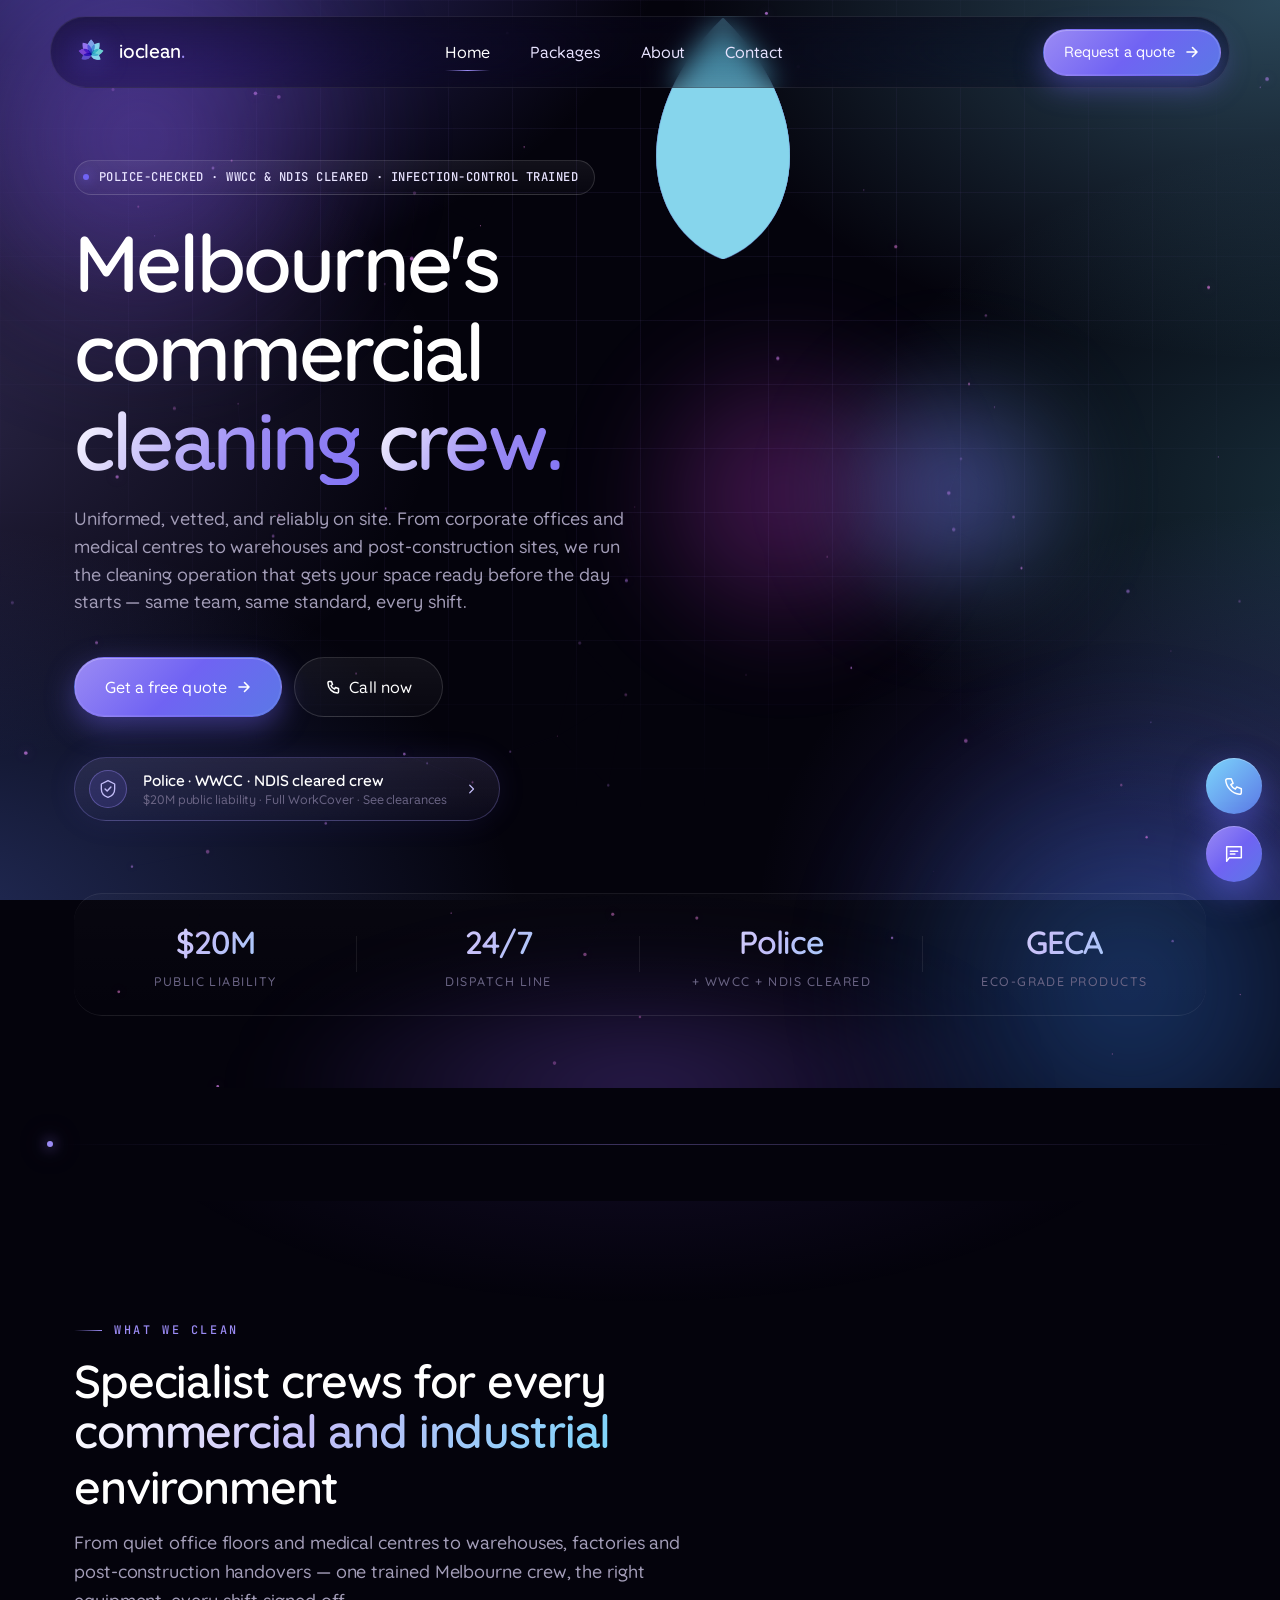
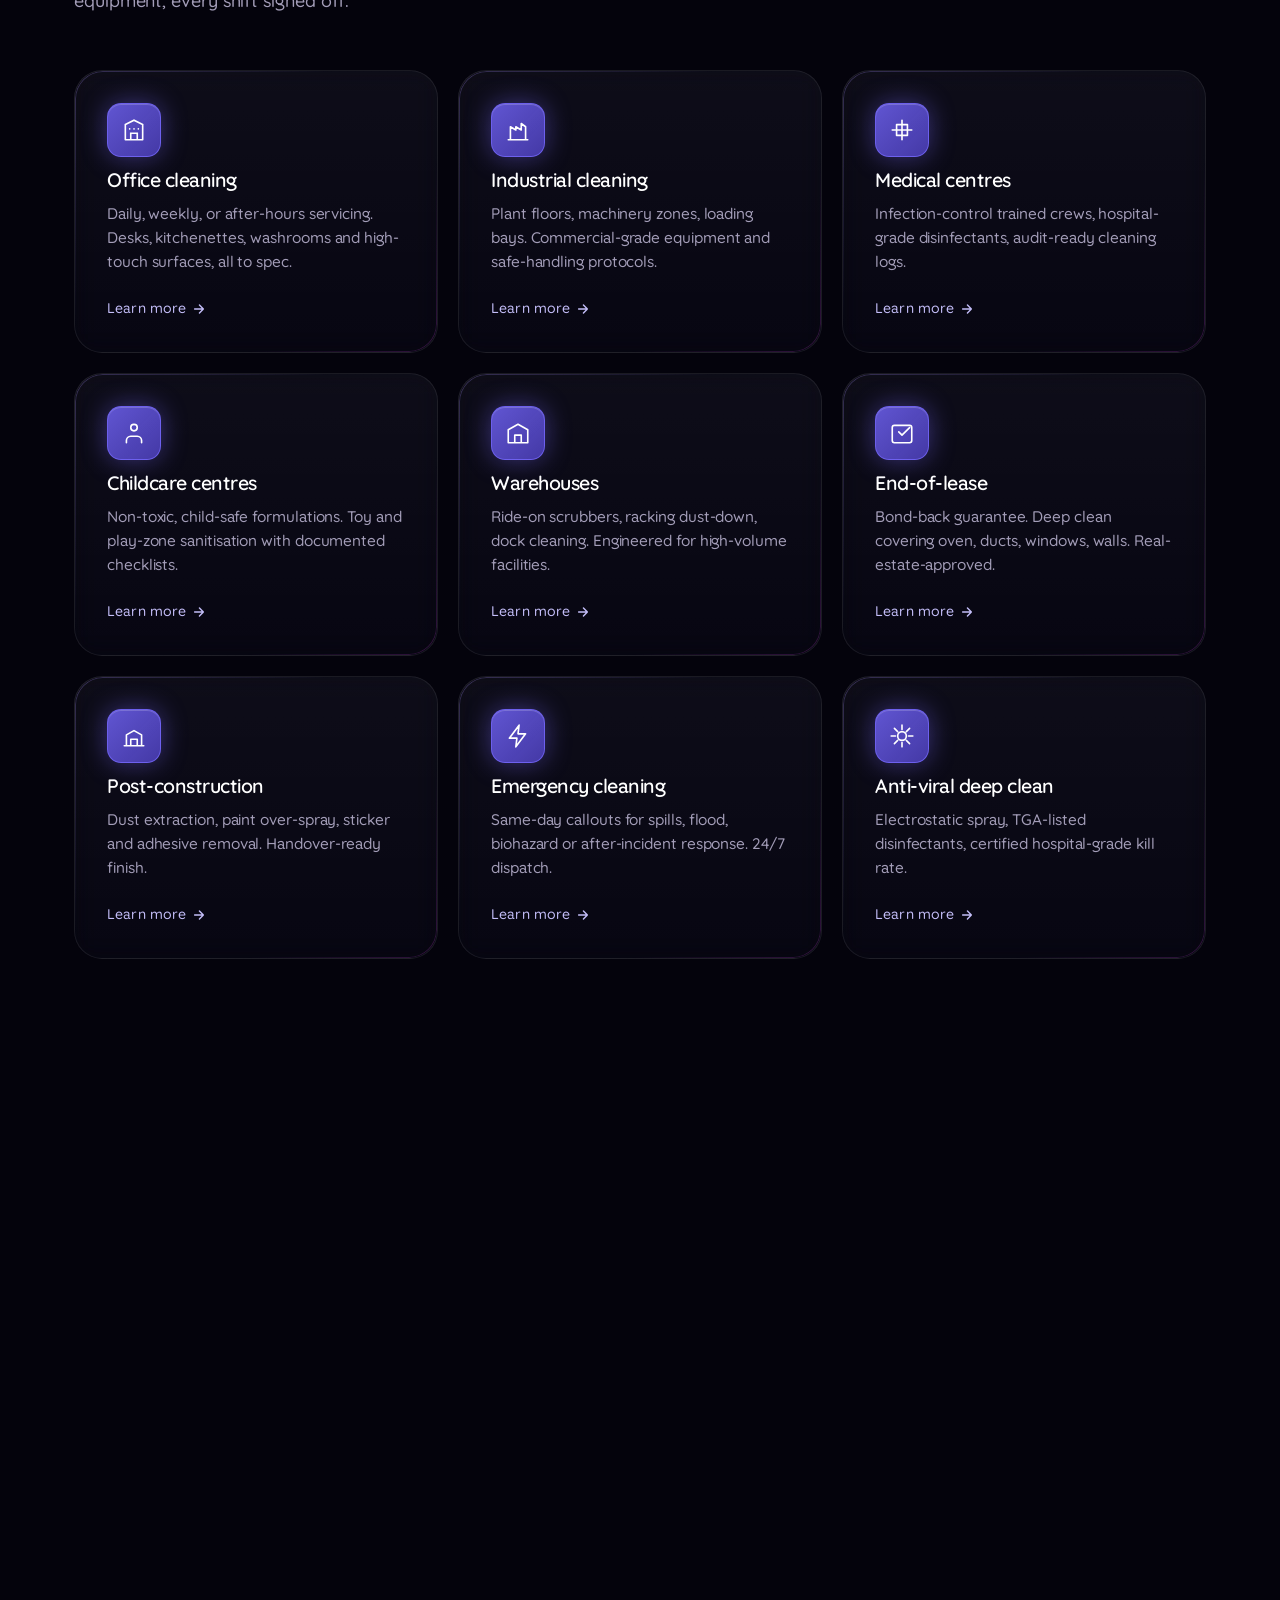
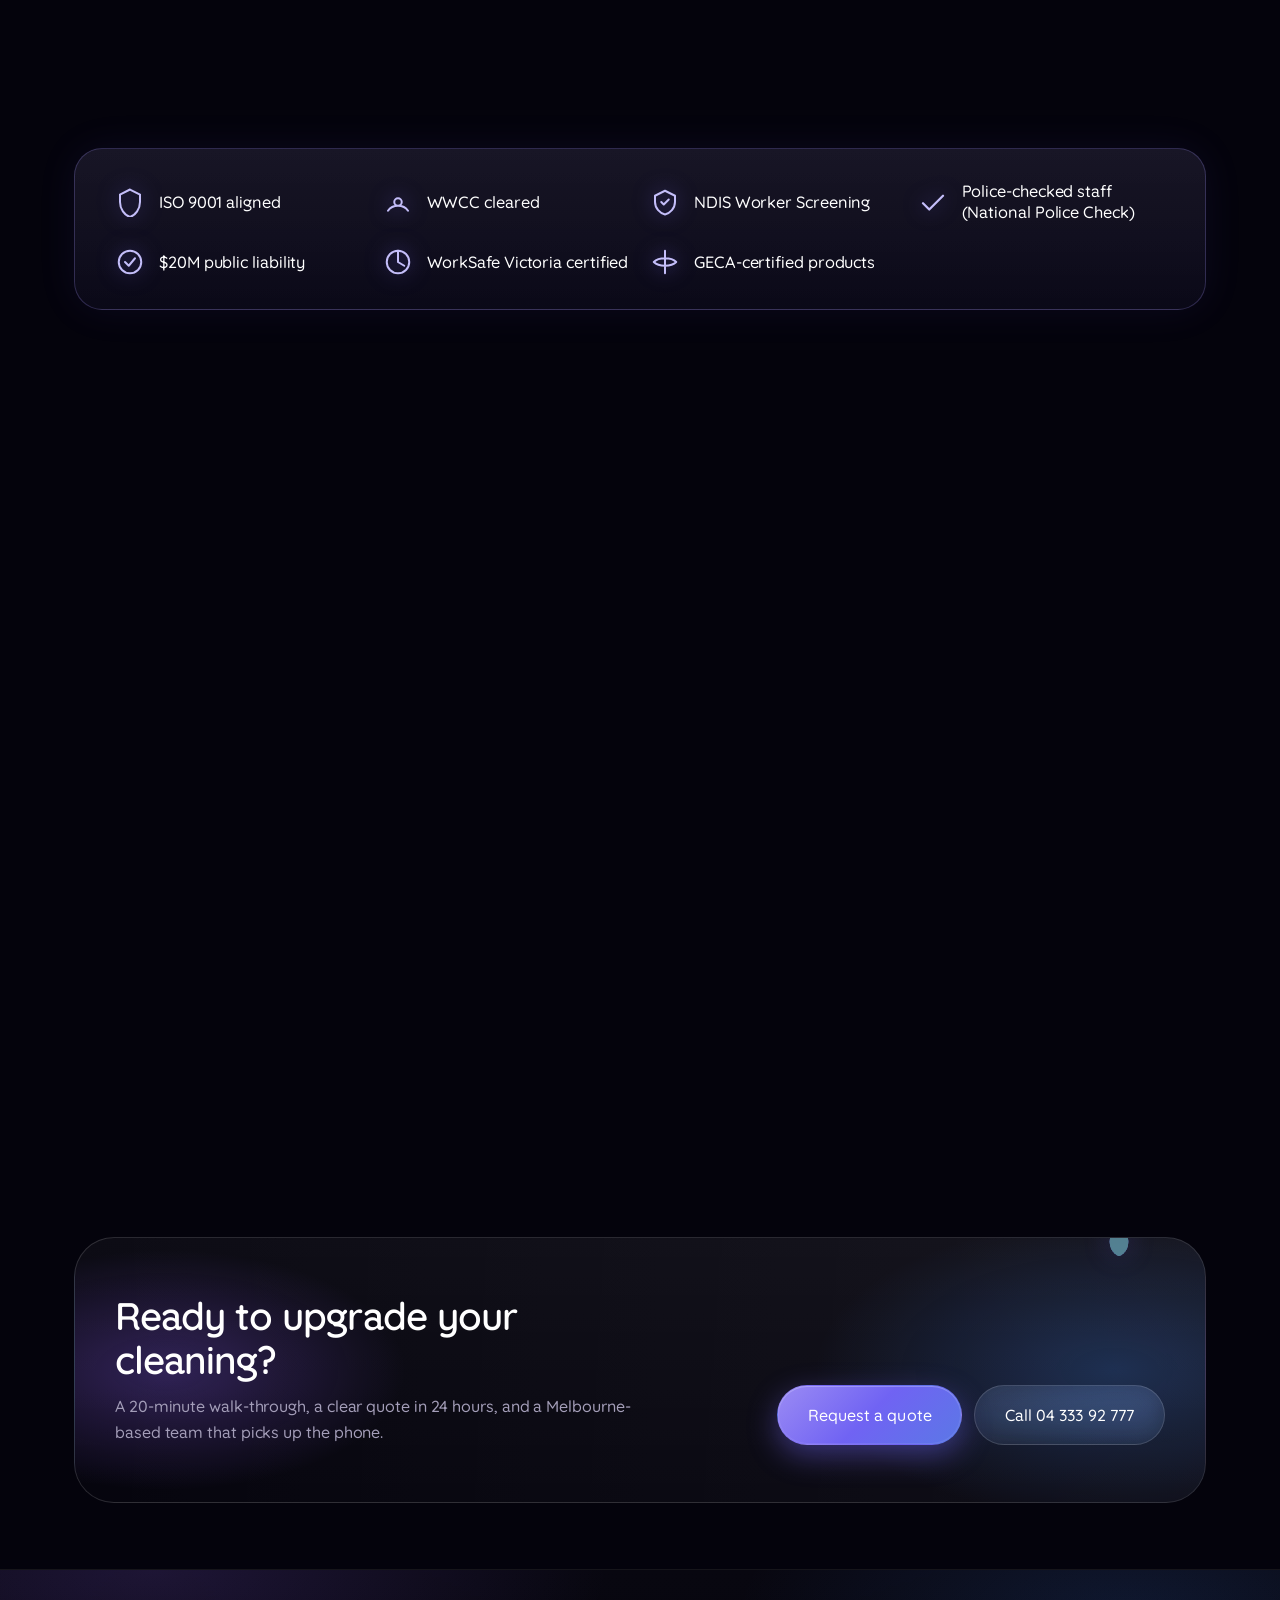
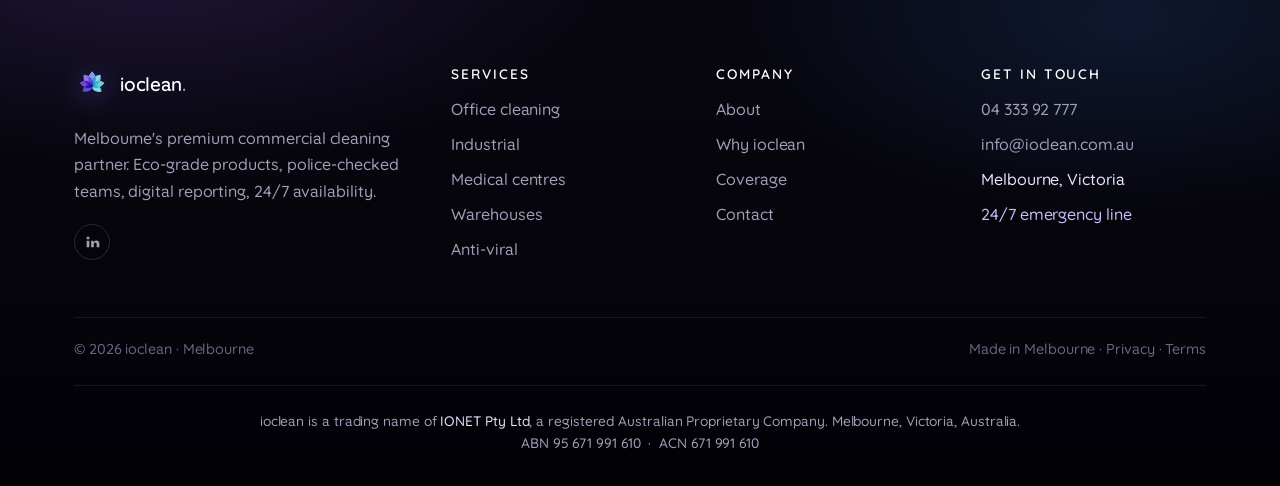
==== index.html @ cfc13ae0 "Industries marquee chips: swap generic circle for mini lotus icon Each chip in the 'Industries we se" ====
<!doctype html>
<html lang="en-AU">
<head>
  <meta charset="utf-8" />
  <script>
    /* /index.html and / are the same document on GitHub Pages, so when a
       crawler or visitor hits /index.html we need to:
         1. Tell the crawler not to index this duplicate URL,
         2. Redirect to the canonical / via real client navigation.
       When the page is reached at /, this block is a no-op — the page
       indexes normally and serves as the homepage. */
    if (location.pathname === '/index.html') {
      var m = document.querySelector('meta[name="robots"]');
      if (m) {
        m.setAttribute('content', 'noindex, follow');
      } else {
        m = document.createElement('meta');
        m.name = 'robots';
        m.content = 'noindex, follow';
        document.head.appendChild(m);
      }
      location.replace('/' + location.search + location.hash);
    }
  </script>

  <meta name="viewport" content="width=device-width, initial-scale=1, viewport-fit=cover" />
  <meta name="color-scheme" content="dark" />
  <title>ioclean — Melbourne's premium commercial cleaning partner</title>
  <meta name="description" content="Commercial &amp; industrial cleaning Melbourne — Police, WWCC and NDIS cleared crew, eco-grade products, 24/7 dispatch. Quotes in under 24 hours." />
  <meta name="theme-color" content="#04030c" />

  <link rel="icon" type="image/png" href="assets/img/brand/logo.png" />
  <link rel="apple-touch-icon" href="assets/img/brand/logo.png" />
  <link rel="preconnect" href="https://fonts.googleapis.com" />
  <link rel="preconnect" href="https://fonts.gstatic.com" crossorigin />
  <link rel="stylesheet" href="https://fonts.googleapis.com/css2?family=Quicksand:wght@400;500;600;700&family=JetBrains+Mono:wght@400;500&display=swap" />
  <!-- Canonical & search-engine hints -->
  <link rel="canonical" href="https://ioclean.com.au/" />
  <meta name="robots" content="index,follow,max-snippet:-1,max-image-preview:large,max-video-preview:-1" />
  <meta name="author" content="IONET Pty Ltd" />
  <meta name="publisher" content="IONET Pty Ltd" />
  <meta name="geo.region" content="AU-VIC" />
  <meta name="geo.placename" content="Melbourne" />
  <meta name="geo.position" content="-37.8136;144.9631" />
  <meta name="ICBM" content="-37.8136, 144.9631" />
  <meta name="keywords" content="commercial cleaning Melbourne, office cleaning, industrial cleaning, medical centre cleaning, childcare cleaning, warehouse cleaning, end-of-lease cleaning, post-construction cleaning, emergency cleaning, anti-viral cleaning, ioclean" />

  <!-- Open Graph -->
  <meta property="og:type" content="website" />
  <meta property="og:site_name" content="ioclean" />
  <meta property="og:locale" content="en_AU" />
  <meta property="og:url" content="https://ioclean.com.au/" />
  <meta property="og:title" content="ioclean — Melbourne's premium commercial cleaning partner" />
  <meta property="og:description" content="Commercial, industrial and specialist cleaning across Melbourne. Police-checked teams, eco-grade products, anti-viral protocols, 24/7 availability. Quotes in 24 hours." />
  <meta property="og:image" content="https://ioclean.com.au/assets/img/brand/og-image.svg" />
  <meta property="og:image:secure_url" content="https://ioclean.com.au/assets/img/brand/og-image.svg" />
  <meta property="og:image:type" content="image/svg+xml" />
  <meta property="og:image:width" content="1200" />
  <meta property="og:image:height" content="630" />
  <meta property="og:image:alt" content="ioclean — Melbourne's premium commercial cleaning partner" />

  <!-- Twitter -->
  <meta name="twitter:card" content="summary_large_image" />
  <meta name="twitter:title" content="ioclean — Melbourne's premium commercial cleaning partner" />
  <meta name="twitter:description" content="Commercial, industrial and specialist cleaning across Melbourne. Police-checked teams, eco-grade products, anti-viral protocols, 24/7 availability. Quotes in 24 hours." />
  <meta name="twitter:image" content="https://ioclean.com.au/assets/img/brand/og-image.svg" />
  <meta name="twitter:image:alt" content="ioclean — Melbourne's premium commercial cleaning partner" />

  <!-- Structured data — Organization, LocalBusiness, WebSite -->
  <script type="application/ld+json">
  {
    "@context": "https://schema.org",
    "@graph": [
      {
        "@type": "Organization",
        "@id": "https://ioclean.com.au/#organization",
        "name": "ioclean",
        "legalName": "IONET Pty Ltd",
        "url": "https://ioclean.com.au/",
        "logo": {
          "@type": "ImageObject",
          "url": "https://ioclean.com.au/assets/img/brand/og-image.svg",
          "width": 1200,
          "height": 630
        },
        "sameAs": ["https://www.linkedin.com/company/ioclean"],
        "contactPoint": [{
          "@type": "ContactPoint",
          "telephone": "+61-3-0000-0000",
          "contactType": "customer service",
          "email": "info@ioclean.com.au",
          "areaServed": "AU-VIC",
          "availableLanguage": ["English"]
        }]
      },
      {
        "@type": ["LocalBusiness", "ProfessionalService"],
        "@id": "https://ioclean.com.au/#business",
        "name": "ioclean",
        "image": "https://ioclean.com.au/assets/img/brand/og-image.svg",
        "url": "https://ioclean.com.au/",
        "telephone": "+61-3-0000-0000",
        "email": "info@ioclean.com.au",
        "description": "Melbourne's premium commercial cleaning partner. Police-checked teams, eco-grade products, anti-viral protocols, 24/7 availability.",
        "priceRange": "$$",
        "address": {
          "@type": "PostalAddress",
          "addressLocality": "Melbourne",
          "addressRegion": "VIC",
          "addressCountry": "AU"
        },
        "geo": {
          "@type": "GeoCoordinates",
          "latitude": -37.8136,
          "longitude": 144.9631
        },
        "areaServed": [
          { "@type": "City", "name": "Melbourne" },
          { "@type": "AdministrativeArea", "name": "Victoria" }
        ],
        "openingHoursSpecification": [
          { "@type": "OpeningHoursSpecification", "dayOfWeek": ["Monday","Tuesday","Wednesday","Thursday","Friday"], "opens": "07:00", "closes": "19:00" },
          { "@type": "OpeningHoursSpecification", "dayOfWeek": ["Saturday"], "opens": "09:00", "closes": "16:00" }
        ],
        "hasOfferCatalog": {
          "@type": "OfferCatalog",
          "name": "Commercial cleaning services",
          "itemListElement": [
            { "@type": "Offer", "itemOffered": { "@type": "Service", "name": "Office cleaning" } },
            { "@type": "Offer", "itemOffered": { "@type": "Service", "name": "Industrial cleaning" } },
            { "@type": "Offer", "itemOffered": { "@type": "Service", "name": "Medical centre cleaning" } },
            { "@type": "Offer", "itemOffered": { "@type": "Service", "name": "Childcare centre cleaning" } },
            { "@type": "Offer", "itemOffered": { "@type": "Service", "name": "Warehouse cleaning" } },
            { "@type": "Offer", "itemOffered": { "@type": "Service", "name": "End-of-lease cleaning" } },
            { "@type": "Offer", "itemOffered": { "@type": "Service", "name": "Post-construction cleaning" } },
            { "@type": "Offer", "itemOffered": { "@type": "Service", "name": "Emergency cleaning" } },
            { "@type": "Offer", "itemOffered": { "@type": "Service", "name": "Anti-viral deep cleaning" } }
          ]
        },
        "aggregateRating": {
          "@type": "AggregateRating",
          "ratingValue": "4.9",
          "reviewCount": "127"
        }
      },
      {
        "@type": "WebSite",
        "@id": "https://ioclean.com.au/#website",
        "url": "https://ioclean.com.au/",
        "name": "ioclean",
        "publisher": { "@id": "https://ioclean.com.au/#organization" },
        "inLanguage": "en-AU"
      }
    ]
  }
  </script>

  <link rel="stylesheet" href="assets/css/main.css" /><script type="module" src="assets/js/main.js"></script>
  <noscript><style>.page-body{opacity:1!important}.page-splash{display:none!important}.reveal{opacity:1!important;transform:none!important}</style></noscript>
</head>
<body class="page-body">

  <!-- Loading splash (auto-removed once fonts load) -->
  <div class="page-splash" aria-hidden="true"><div class="page-splash__mark"><img src="assets/img/brand/logo.png" alt="" width="88" height="88" /></div></div>

  <!-- Scroll progress bar -->
  <div class="scroll-progress" aria-hidden="true"></div>

  <!-- ===========================================================
       NAV
  ============================================================ -->
  <header>
    <nav class="nav" aria-label="Primary">
      <a class="brand" href="/" aria-label="ioclean home">
        <span class="brand__mark" aria-hidden="true">
          <img src="assets/img/brand/logo.png" alt="ioclean" width="36" height="36" />
        </span>
        <span class="brand__text">ioclean<span class="dot">.</span></span>
      </a>

      <ul class="nav__links" role="list">
        <li><a class="nav__link is-active" href="/">Home</a></li>
        <li><a class="nav__link" href="packages.html">Packages</a></li>
        <li><a class="nav__link" href="about.html">About</a></li>
        <li><a class="nav__link" href="contact.html">Contact</a></li>
      </ul>

      <div class="nav__cta">
        <a class="btn btn--primary btn--sm btn--glow" href="contact.html" data-magnetic data-strength="0.25">
          <span class="btn__label">Request a quote</span>
          <span class="btn__icon"><svg viewBox="0 0 16 16" fill="none"><path d="M3 8h10m0 0L8.5 3.5M13 8l-4.5 4.5" stroke="currentColor" stroke-width="1.6" stroke-linecap="round" stroke-linejoin="round"/></svg></span>
        </a>
      </div>

      <button class="nav__toggle" type="button" aria-label="Open menu" aria-expanded="false">
        <span class="nav__toggle__icon"><span></span><span></span><span></span></span>
      </button>
    </nav>
  </header>

  <!-- Mobile drawer -->
  <div class="nav-drawer" aria-hidden="true">
    <a class="nav-drawer__link" href="/">Home</a>
    <a class="nav-drawer__link" href="packages.html">Packages</a>
    <a class="nav-drawer__link" href="about.html">About</a>
    <a class="nav-drawer__link" href="contact.html">Contact</a>
    <a class="btn btn--primary nav-drawer__cta" href="contact.html">
      <span class="btn__label">Request a quote</span>
    </a>
  </div>

  <main>

    <!-- ===========================================================
         HERO
    ============================================================ -->
    <section class="hero" id="top">
      <span class="glow-blob glow-blob--violet" style="width:520px;height:520px;top:-120px;left:-120px;"></span>
      <span class="glow-blob glow-blob--blue"   style="width:600px;height:600px;bottom:-200px;right:-150px;animation-delay:-6s;"></span>
      <span class="glow-blob glow-blob--magenta" style="width:340px;height:340px;top:30%;left:48%;animation-delay:-12s;"></span>
      <div class="grid-bg"></div>
      <div class="particles" data-parallax="0.06"><canvas data-density="med" data-link-range="130" data-color="265"></canvas></div>

      <div class="container hero__inner">
        <div class="hero__layout">

          <div>
            <span class="eyebrow reveal">
              <span class="eyebrow__dot"></span>
              Police-checked · WWCC &amp; NDIS cleared · Infection-control trained
            </span>

            <h1 class="hero__title" style="margin-top:24px">
              <span class="word" style="animation-delay:60ms">Melbourne's</span>
              <span class="word" style="animation-delay:140ms">commercial</span><br/>
              <span class="word word--accent" style="animation-delay:240ms">cleaning</span>
              <span class="word word--accent" style="animation-delay:320ms">crew.</span>
            </h1>

            <p class="hero__sub reveal" data-stagger="3">
              Uniformed, vetted, and reliably on site. From corporate offices and medical
              centres to warehouses and post-construction sites, we run the cleaning
              operation that gets your space ready before the day starts — same team,
              same standard, every shift.
            </p>

            <div class="hero__cta reveal" data-stagger="4">
              <a class="btn btn--primary btn--lg btn--glow" href="contact.html#form" data-magnetic>
                <span class="btn__label">Get a free quote</span>
                <span class="btn__icon">
                  <svg viewBox="0 0 16 16" fill="none"><path d="M3 8h10m0 0L8.5 3.5M13 8l-4.5 4.5" stroke="currentColor" stroke-width="1.6" stroke-linecap="round" stroke-linejoin="round"/></svg>
                </span>
              </a>
              <a class="btn btn--ghost btn--lg" href="#" data-tel="MDQzMzM5Mjc3Nw==" data-tel-display="MDQgMzMzIDkyIDc3Nw==" data-magnetic data-strength="0.2">
                <span class="btn__icon">
                  <svg viewBox="0 0 16 16" fill="none"><path d="M3 3.5C3 3 3.5 2.5 4 2.5h2.5l1 3-1.5 1c.5 1.5 2 3 3.5 3.5l1-1.5 3 1V13c0 .5-.5 1-1 1-5 0-9.5-4.5-9.5-9.5z" stroke="currentColor" stroke-width="1.5" stroke-linejoin="round"/></svg>
                </span>
                <span class="btn__label">Call now</span>
              </a>
            </div>

            <a class="hero__trust reveal" href="about.html#difference" data-stagger="5" aria-label="See our crew clearances and insurance">
              <span class="hero__trust__icon" aria-hidden="true">
                <svg viewBox="0 0 24 24" fill="none"><path d="M12 2l8 4v6c0 5-3.5 8.5-8 10-4.5-1.5-8-5-8-10V6l8-4z" stroke="currentColor" stroke-width="1.6" stroke-linejoin="round"/><path d="M8.5 12l2.5 2.5 4.5-5" stroke="currentColor" stroke-width="1.7" stroke-linecap="round" stroke-linejoin="round"/></svg>
              </span>
              <span class="hero__trust__copy">
                <strong>Police · WWCC · NDIS cleared crew</strong>
                <span class="hero__trust__sub">$20M public liability · Full WorkCover · See clearances</span>
              </span>
              <span class="hero__trust__chev" aria-hidden="true">
                <svg viewBox="0 0 16 16" fill="none"><path d="M5 3l5 5-5 5" stroke="currentColor" stroke-width="1.6" stroke-linecap="round" stroke-linejoin="round"/></svg>
              </span>
            </a>
          </div>

          <!-- Right column — animated lotus brand mark (hero scale) -->
          <div class="hero__lotus reveal reveal--zoom" aria-hidden="true">
            <div class="hero__lotus__glow"></div>
            <svg class="lotus lotus--hero" viewBox="0 0 100 100" role="img" aria-label="ioclean">
              <g class="lotus__body">
                <!-- 7 leaf-shaped petals fanning around a shared base point.
                     Each petal is a tapered almond drawn from base (0,0)
                     up to tip (0,-52), with both ends pointed and the
                     widest cross-section near the middle. Pivot at the
                     base (transform-box: fill-box; origin: 50% 100%).

                     Angles (from .lotus__petal--N sway keyframes):
                       1 → -115°  bottom-left   deep purple
                       2 →  -75°  left           violet
                       3 →  -35°  upper-left     lavender
                       4 →    0°  top apex       cyan
                       5 →  +35°  upper-right    mid blue
                       6 →  +75°  right          teal
                       7 → +115°  bottom-right   light cyan -->
                <!-- Smooth petal: each side is a single cubic from base to tip,
                     no mid-curve join → no kink. Colours sampled from the
                     official brand mark at each petal position. -->
                <path class="lotus__petal lotus__petal--1" fill="#624FCE" fill-opacity="0.88" d="M 0 0 C -16 -6 -22 -30 0 -52 C 22 -30 16 -6 0 0 Z" />
                <path class="lotus__petal lotus__petal--2" fill="#7A43D5" fill-opacity="0.88" d="M 0 0 C -16 -6 -22 -30 0 -52 C 22 -30 16 -6 0 0 Z" />
                <path class="lotus__petal lotus__petal--3" fill="#9774F0" fill-opacity="0.88" d="M 0 0 C -16 -6 -22 -30 0 -52 C 22 -30 16 -6 0 0 Z" />
                <path class="lotus__petal lotus__petal--4" fill="#7EA3E7" fill-opacity="0.92" d="M 0 0 C -16 -6 -22 -30 0 -52 C 22 -30 16 -6 0 0 Z" />
                <path class="lotus__petal lotus__petal--5" fill="#8BD7EF" fill-opacity="0.88" d="M 0 0 C -16 -6 -22 -30 0 -52 C 22 -30 16 -6 0 0 Z" />
                <path class="lotus__petal lotus__petal--6" fill="#71D5DA" fill-opacity="0.88" d="M 0 0 C -16 -6 -22 -30 0 -52 C 22 -30 16 -6 0 0 Z" />
                <path class="lotus__petal lotus__petal--7" fill="#89D5EE" fill-opacity="0.88" d="M 0 0 C -16 -6 -22 -30 0 -52 C 22 -30 16 -6 0 0 Z" />
              </g>
            </svg>
          </div>

        </div>

        <!-- Hero stat strip — honest, claim-based numbers -->
        <div class="hero-stats reveal" data-stagger="6">
          <div class="hero-stats__item">
            <div class="hero-stats__value">$20M</div>
            <div class="hero-stats__label">Public liability</div>
          </div>
          <div class="hero-stats__item">
            <div class="hero-stats__value">24/7</div>
            <div class="hero-stats__label">Dispatch line</div>
          </div>
          <div class="hero-stats__item">
            <div class="hero-stats__value">Police</div>
            <div class="hero-stats__label">+ WWCC + NDIS cleared</div>
          </div>
          <div class="hero-stats__item">
            <div class="hero-stats__value">GECA</div>
            <div class="hero-stats__label">Eco-grade products</div>
          </div>
        </div>
      </div>
      <div class="under-glow" aria-hidden="true"></div>
    </section>

    <div class="beam-divider" aria-hidden="true"><span class="beam-divider__pulse"></span></div>

    <!-- ===========================================================
         SERVICES
    ============================================================ -->
    <section class="section" id="services">
      <div class="section-glow"></div>
      <div class="container">
        <header class="section-head reveal">
          <span class="eyebrow-line">What we clean</span>
          <h2 class="section-title">Specialist crews for every <span class="gradient-text">commercial and industrial</span> environment</h2>
          <p class="section-lede">From quiet office floors and medical centres to warehouses, factories and post-construction handovers — one trained Melbourne crew, the right equipment, every shift signed off.</p>
        </header>

        <div class="grid-3">
          <!-- 1 Office -->
          <a class="card service-card reveal" href="contact.html?service=office#form" data-stagger="1">
            <div class="service-card__icon">
              <svg viewBox="0 0 24 24" fill="none"><path d="M4 21V7l8-4 8 4v14M4 21h16M9 21v-6h6v6M8 11h.01M12 11h.01M16 11h.01" stroke="currentColor" stroke-width="1.5" stroke-linecap="round"/></svg>
            </div>
            <h3>Office cleaning</h3>
            <p class="service-card__desc">Daily, weekly, or after-hours servicing. Desks, kitchenettes, washrooms and high-touch surfaces, all to spec.</p>
            <span class="service-card__more">Learn more <svg viewBox="0 0 16 16" fill="none"><path d="M3 8h10m0 0L8.5 3.5M13 8l-4.5 4.5" stroke="currentColor" stroke-width="1.6" stroke-linecap="round" stroke-linejoin="round"/></svg></span>
          </a>

          <!-- 2 Industrial -->
          <a class="card service-card reveal" href="contact.html?service=industrial#form" data-stagger="2">
            <div class="service-card__icon">
              <svg viewBox="0 0 24 24" fill="none"><path d="M3 21h18M5 21V9l5 3V9l5 3V6l4 3v12" stroke="currentColor" stroke-width="1.5" stroke-linecap="round" stroke-linejoin="round"/></svg>
            </div>
            <h3>Industrial cleaning</h3>
            <p class="service-card__desc">Plant floors, machinery zones, loading bays. Commercial-grade equipment and safe-handling protocols.</p>
            <span class="service-card__more">Learn more <svg viewBox="0 0 16 16" fill="none"><path d="M3 8h10m0 0L8.5 3.5M13 8l-4.5 4.5" stroke="currentColor" stroke-width="1.6" stroke-linecap="round" stroke-linejoin="round"/></svg></span>
          </a>

          <!-- 3 Medical -->
          <a class="card service-card reveal" href="contact.html?service=medical#form" data-stagger="3">
            <div class="service-card__icon">
              <svg viewBox="0 0 24 24" fill="none"><path d="M12 3v18M3 12h18M7 7h10v10H7z" stroke="currentColor" stroke-width="1.5" stroke-linecap="round" stroke-linejoin="round"/></svg>
            </div>
            <h3>Medical centres</h3>
            <p class="service-card__desc">Infection-control trained crews, hospital-grade disinfectants, audit-ready cleaning logs.</p>
            <span class="service-card__more">Learn more <svg viewBox="0 0 16 16" fill="none"><path d="M3 8h10m0 0L8.5 3.5M13 8l-4.5 4.5" stroke="currentColor" stroke-width="1.6" stroke-linecap="round" stroke-linejoin="round"/></svg></span>
          </a>

          <!-- 4 Childcare -->
          <a class="card service-card reveal" href="contact.html?service=childcare#form" data-stagger="4">
            <div class="service-card__icon">
              <svg viewBox="0 0 24 24" fill="none"><path d="M12 4a3 3 0 1 1 0 6 3 3 0 0 1 0-6zM5 21v-2a4 4 0 0 1 4-4h6a4 4 0 0 1 4 4v2" stroke="currentColor" stroke-width="1.5" stroke-linecap="round" stroke-linejoin="round"/></svg>
            </div>
            <h3>Childcare centres</h3>
            <p class="service-card__desc">Non-toxic, child-safe formulations. Toy and play-zone sanitisation with documented checklists.</p>
            <span class="service-card__more">Learn more <svg viewBox="0 0 16 16" fill="none"><path d="M3 8h10m0 0L8.5 3.5M13 8l-4.5 4.5" stroke="currentColor" stroke-width="1.6" stroke-linecap="round" stroke-linejoin="round"/></svg></span>
          </a>

          <!-- 5 Warehouses -->
          <a class="card service-card reveal" href="contact.html?service=warehouse#form" data-stagger="5">
            <div class="service-card__icon">
              <svg viewBox="0 0 24 24" fill="none"><path d="M3 21V9l9-5 9 5v12M3 21h18M9 21v-7h6v7" stroke="currentColor" stroke-width="1.5" stroke-linecap="round" stroke-linejoin="round"/></svg>
            </div>
            <h3>Warehouses</h3>
            <p class="service-card__desc">Ride-on scrubbers, racking dust-down, dock cleaning. Engineered for high-volume facilities.</p>
            <span class="service-card__more">Learn more <svg viewBox="0 0 16 16" fill="none"><path d="M3 8h10m0 0L8.5 3.5M13 8l-4.5 4.5" stroke="currentColor" stroke-width="1.6" stroke-linecap="round" stroke-linejoin="round"/></svg></span>
          </a>

          <!-- 6 End-of-lease -->
          <a class="card service-card reveal" href="contact.html?service=end-of-lease#form" data-stagger="6">
            <div class="service-card__icon">
              <svg viewBox="0 0 24 24" fill="none"><path d="M9 11l3 3 7-7M5 21h14a2 2 0 0 0 2-2V7a2 2 0 0 0-2-2H5a2 2 0 0 0-2 2v12a2 2 0 0 0 2 2z" stroke="currentColor" stroke-width="1.5" stroke-linecap="round" stroke-linejoin="round"/></svg>
            </div>
            <h3>End-of-lease</h3>
            <p class="service-card__desc">Bond-back guarantee. Deep clean covering oven, ducts, windows, walls. Real-estate-approved.</p>
            <span class="service-card__more">Learn more <svg viewBox="0 0 16 16" fill="none"><path d="M3 8h10m0 0L8.5 3.5M13 8l-4.5 4.5" stroke="currentColor" stroke-width="1.6" stroke-linecap="round" stroke-linejoin="round"/></svg></span>
          </a>

          <!-- 7 Post-construction -->
          <a class="card service-card reveal" href="contact.html?service=post-construction#form" data-stagger="7">
            <div class="service-card__icon">
              <svg viewBox="0 0 24 24" fill="none"><path d="M3 21h18M5 21V11l7-4 7 4v10M9 21v-6h6v6" stroke="currentColor" stroke-width="1.5" stroke-linecap="round" stroke-linejoin="round"/></svg>
            </div>
            <h3>Post-construction</h3>
            <p class="service-card__desc">Dust extraction, paint over-spray, sticker and adhesive removal. Handover-ready finish.</p>
            <span class="service-card__more">Learn more <svg viewBox="0 0 16 16" fill="none"><path d="M3 8h10m0 0L8.5 3.5M13 8l-4.5 4.5" stroke="currentColor" stroke-width="1.6" stroke-linecap="round" stroke-linejoin="round"/></svg></span>
          </a>

          <!-- 8 Emergency -->
          <a class="card service-card reveal" href="contact.html?service=emergency#form" data-stagger="8">
            <div class="service-card__icon">
              <svg viewBox="0 0 24 24" fill="none"><path d="M13 2L4 14h7l-1 8 9-12h-7l1-8z" stroke="currentColor" stroke-width="1.5" stroke-linecap="round" stroke-linejoin="round"/></svg>
            </div>
            <h3>Emergency cleaning</h3>
            <p class="service-card__desc">Same-day callouts for spills, flood, biohazard or after-incident response. 24/7 dispatch.</p>
            <span class="service-card__more">Learn more <svg viewBox="0 0 16 16" fill="none"><path d="M3 8h10m0 0L8.5 3.5M13 8l-4.5 4.5" stroke="currentColor" stroke-width="1.6" stroke-linecap="round" stroke-linejoin="round"/></svg></span>
          </a>

          <!-- 9 Anti-viral -->
          <a class="card service-card reveal" href="contact.html?service=anti-viral#form" data-stagger="9">
            <div class="service-card__icon">
              <svg viewBox="0 0 24 24" fill="none"><path d="M12 2v4M12 18v4M2 12h4M18 12h4M5 5l3 3M16 16l3 3M19 5l-3 3M8 16l-3 3M12 8a4 4 0 1 1 0 8 4 4 0 0 1 0-8z" stroke="currentColor" stroke-width="1.5" stroke-linecap="round" stroke-linejoin="round"/></svg>
            </div>
            <h3>Anti-viral deep clean</h3>
            <p class="service-card__desc">Electrostatic spray, TGA-listed disinfectants, certified hospital-grade kill rate.</p>
            <span class="service-card__more">Learn more <svg viewBox="0 0 16 16" fill="none"><path d="M3 8h10m0 0L8.5 3.5M13 8l-4.5 4.5" stroke="currentColor" stroke-width="1.6" stroke-linecap="round" stroke-linejoin="round"/></svg></span>
          </a>
        </div>
      </div>
    </section>

    <!-- ===========================================================
         FIELD OPERATIONS — real crews, real sites
    ============================================================ -->
    <section class="section" id="field-operations">
      <div class="container">
        <header class="section-head section-head--centered reveal">
          <span class="eyebrow-line" style="justify-content:center">Field operations</span>
          <h2 class="section-title">A team that shows up — in uniform, on time, every shift</h2>
          <p class="section-lede">No subcontractors. No revolving cleaners. Just trained, police-checked staff who know your site and turn up when they said they would.</p>
        </header>

        <div class="field-gallery reveal">
          <figure class="field-tile">
            <img src="assets/img/photos/team-three-portrait.jpg"
                 alt="Three uniformed ioclean crew members with cleaning equipment on site" loading="lazy" />
            <figcaption>
              <span class="tile__sub">The crew</span>
              On-site, in uniform, ready to roll
            </figcaption>
          </figure>
          <figure class="field-tile">
            <img src="assets/img/photos/floor-mop-male.jpg"
                 alt="ioclean crew member mopping the polished floor of a corporate office" loading="lazy" />
            <figcaption>
              <span class="tile__sub">Corporate offices</span>
              Daily floor service
            </figcaption>
          </figure>
          <figure class="field-tile">
            <img src="assets/img/photos/team-kitchen-clean.jpg"
                 alt="Two ioclean staff wiping down stainless steel kitchen surfaces" loading="lazy" />
            <figcaption>
              <span class="tile__sub">Hospitality</span>
              Kitchen detail clean
            </figcaption>
          </figure>
          <figure class="field-tile">
            <img src="assets/img/photos/vacuum-corridor.jpg"
                 alt="ioclean staff member vacuuming an office corridor" loading="lazy" />
            <figcaption>
              <span class="tile__sub">Office floors</span>
              Common areas &amp; corridors
            </figcaption>
          </figure>
          <figure class="field-tile">
            <img src="assets/img/photos/window-squeegee.jpg"
                 alt="ioclean window cleaner using a squeegee on a floor-to-ceiling office window" loading="lazy" />
            <figcaption>
              <span class="tile__sub">Glass &amp; windows</span>
              Full-height detail
            </figcaption>
          </figure>
          <figure class="field-tile">
            <img src="assets/img/photos/glass-shower.jpg"
                 alt="ioclean staff cleaning a glass shower partition in a medical facility" loading="lazy" />
            <figcaption>
              <span class="tile__sub">Medical &amp; bathrooms</span>
              Hospital-grade detail
            </figcaption>
          </figure>
        </div>
      </div>
    </section>

    <!-- ===========================================================
         INDUSTRIES (marquee)
    ============================================================ -->
    <section class="section section--tight" id="industries">
      <div class="container">
        <header class="section-head section-head--centered reveal">
          <span class="eyebrow-line" style="justify-content:center">Industries we serve</span>
          <h2 class="section-title">Trusted by Melbourne's most demanding sectors</h2>
        </header>
      </div>

      <div class="marquee reveal" data-stagger="2">
        <div class="marquee__track">
          <!-- Set 1 -->
          <span class="chip"><span class="chip__ico"><svg viewBox="0 0 100 100" fill="currentColor" aria-hidden="true"><g transform="translate(50 60)" fill-opacity="0.9"><path d="M0 0C-16-6-22-30 0-52C22-30 16-6 0 0Z" transform="rotate(-115)"/><path d="M0 0C-16-6-22-30 0-52C22-30 16-6 0 0Z" transform="rotate(-75)"/><path d="M0 0C-16-6-22-30 0-52C22-30 16-6 0 0Z" transform="rotate(-35)"/><path d="M0 0C-16-6-22-30 0-52C22-30 16-6 0 0Z"/><path d="M0 0C-16-6-22-30 0-52C22-30 16-6 0 0Z" transform="rotate(35)"/><path d="M0 0C-16-6-22-30 0-52C22-30 16-6 0 0Z" transform="rotate(75)"/><path d="M0 0C-16-6-22-30 0-52C22-30 16-6 0 0Z" transform="rotate(115)"/></g></svg></span>Corporate offices</span>
          <span class="chip"><span class="chip__ico"><svg viewBox="0 0 100 100" fill="currentColor" aria-hidden="true"><g transform="translate(50 60)" fill-opacity="0.9"><path d="M0 0C-16-6-22-30 0-52C22-30 16-6 0 0Z" transform="rotate(-115)"/><path d="M0 0C-16-6-22-30 0-52C22-30 16-6 0 0Z" transform="rotate(-75)"/><path d="M0 0C-16-6-22-30 0-52C22-30 16-6 0 0Z" transform="rotate(-35)"/><path d="M0 0C-16-6-22-30 0-52C22-30 16-6 0 0Z"/><path d="M0 0C-16-6-22-30 0-52C22-30 16-6 0 0Z" transform="rotate(35)"/><path d="M0 0C-16-6-22-30 0-52C22-30 16-6 0 0Z" transform="rotate(75)"/><path d="M0 0C-16-6-22-30 0-52C22-30 16-6 0 0Z" transform="rotate(115)"/></g></svg></span>Hospitals</span>
          <span class="chip"><span class="chip__ico"><svg viewBox="0 0 100 100" fill="currentColor" aria-hidden="true"><g transform="translate(50 60)" fill-opacity="0.9"><path d="M0 0C-16-6-22-30 0-52C22-30 16-6 0 0Z" transform="rotate(-115)"/><path d="M0 0C-16-6-22-30 0-52C22-30 16-6 0 0Z" transform="rotate(-75)"/><path d="M0 0C-16-6-22-30 0-52C22-30 16-6 0 0Z" transform="rotate(-35)"/><path d="M0 0C-16-6-22-30 0-52C22-30 16-6 0 0Z"/><path d="M0 0C-16-6-22-30 0-52C22-30 16-6 0 0Z" transform="rotate(35)"/><path d="M0 0C-16-6-22-30 0-52C22-30 16-6 0 0Z" transform="rotate(75)"/><path d="M0 0C-16-6-22-30 0-52C22-30 16-6 0 0Z" transform="rotate(115)"/></g></svg></span>Medical centres</span>
          <span class="chip"><span class="chip__ico"><svg viewBox="0 0 100 100" fill="currentColor" aria-hidden="true"><g transform="translate(50 60)" fill-opacity="0.9"><path d="M0 0C-16-6-22-30 0-52C22-30 16-6 0 0Z" transform="rotate(-115)"/><path d="M0 0C-16-6-22-30 0-52C22-30 16-6 0 0Z" transform="rotate(-75)"/><path d="M0 0C-16-6-22-30 0-52C22-30 16-6 0 0Z" transform="rotate(-35)"/><path d="M0 0C-16-6-22-30 0-52C22-30 16-6 0 0Z"/><path d="M0 0C-16-6-22-30 0-52C22-30 16-6 0 0Z" transform="rotate(35)"/><path d="M0 0C-16-6-22-30 0-52C22-30 16-6 0 0Z" transform="rotate(75)"/><path d="M0 0C-16-6-22-30 0-52C22-30 16-6 0 0Z" transform="rotate(115)"/></g></svg></span>Childcare</span>
          <span class="chip"><span class="chip__ico"><svg viewBox="0 0 100 100" fill="currentColor" aria-hidden="true"><g transform="translate(50 60)" fill-opacity="0.9"><path d="M0 0C-16-6-22-30 0-52C22-30 16-6 0 0Z" transform="rotate(-115)"/><path d="M0 0C-16-6-22-30 0-52C22-30 16-6 0 0Z" transform="rotate(-75)"/><path d="M0 0C-16-6-22-30 0-52C22-30 16-6 0 0Z" transform="rotate(-35)"/><path d="M0 0C-16-6-22-30 0-52C22-30 16-6 0 0Z"/><path d="M0 0C-16-6-22-30 0-52C22-30 16-6 0 0Z" transform="rotate(35)"/><path d="M0 0C-16-6-22-30 0-52C22-30 16-6 0 0Z" transform="rotate(75)"/><path d="M0 0C-16-6-22-30 0-52C22-30 16-6 0 0Z" transform="rotate(115)"/></g></svg></span>Warehousing</span>
          <span class="chip"><span class="chip__ico"><svg viewBox="0 0 100 100" fill="currentColor" aria-hidden="true"><g transform="translate(50 60)" fill-opacity="0.9"><path d="M0 0C-16-6-22-30 0-52C22-30 16-6 0 0Z" transform="rotate(-115)"/><path d="M0 0C-16-6-22-30 0-52C22-30 16-6 0 0Z" transform="rotate(-75)"/><path d="M0 0C-16-6-22-30 0-52C22-30 16-6 0 0Z" transform="rotate(-35)"/><path d="M0 0C-16-6-22-30 0-52C22-30 16-6 0 0Z"/><path d="M0 0C-16-6-22-30 0-52C22-30 16-6 0 0Z" transform="rotate(35)"/><path d="M0 0C-16-6-22-30 0-52C22-30 16-6 0 0Z" transform="rotate(75)"/><path d="M0 0C-16-6-22-30 0-52C22-30 16-6 0 0Z" transform="rotate(115)"/></g></svg></span>Education</span>
          <span class="chip"><span class="chip__ico"><svg viewBox="0 0 100 100" fill="currentColor" aria-hidden="true"><g transform="translate(50 60)" fill-opacity="0.9"><path d="M0 0C-16-6-22-30 0-52C22-30 16-6 0 0Z" transform="rotate(-115)"/><path d="M0 0C-16-6-22-30 0-52C22-30 16-6 0 0Z" transform="rotate(-75)"/><path d="M0 0C-16-6-22-30 0-52C22-30 16-6 0 0Z" transform="rotate(-35)"/><path d="M0 0C-16-6-22-30 0-52C22-30 16-6 0 0Z"/><path d="M0 0C-16-6-22-30 0-52C22-30 16-6 0 0Z" transform="rotate(35)"/><path d="M0 0C-16-6-22-30 0-52C22-30 16-6 0 0Z" transform="rotate(75)"/><path d="M0 0C-16-6-22-30 0-52C22-30 16-6 0 0Z" transform="rotate(115)"/></g></svg></span>Manufacturing</span>
          <span class="chip"><span class="chip__ico"><svg viewBox="0 0 100 100" fill="currentColor" aria-hidden="true"><g transform="translate(50 60)" fill-opacity="0.9"><path d="M0 0C-16-6-22-30 0-52C22-30 16-6 0 0Z" transform="rotate(-115)"/><path d="M0 0C-16-6-22-30 0-52C22-30 16-6 0 0Z" transform="rotate(-75)"/><path d="M0 0C-16-6-22-30 0-52C22-30 16-6 0 0Z" transform="rotate(-35)"/><path d="M0 0C-16-6-22-30 0-52C22-30 16-6 0 0Z"/><path d="M0 0C-16-6-22-30 0-52C22-30 16-6 0 0Z" transform="rotate(35)"/><path d="M0 0C-16-6-22-30 0-52C22-30 16-6 0 0Z" transform="rotate(75)"/><path d="M0 0C-16-6-22-30 0-52C22-30 16-6 0 0Z" transform="rotate(115)"/></g></svg></span>Retail &amp; hospitality</span>
          <span class="chip"><span class="chip__ico"><svg viewBox="0 0 100 100" fill="currentColor" aria-hidden="true"><g transform="translate(50 60)" fill-opacity="0.9"><path d="M0 0C-16-6-22-30 0-52C22-30 16-6 0 0Z" transform="rotate(-115)"/><path d="M0 0C-16-6-22-30 0-52C22-30 16-6 0 0Z" transform="rotate(-75)"/><path d="M0 0C-16-6-22-30 0-52C22-30 16-6 0 0Z" transform="rotate(-35)"/><path d="M0 0C-16-6-22-30 0-52C22-30 16-6 0 0Z"/><path d="M0 0C-16-6-22-30 0-52C22-30 16-6 0 0Z" transform="rotate(35)"/><path d="M0 0C-16-6-22-30 0-52C22-30 16-6 0 0Z" transform="rotate(75)"/><path d="M0 0C-16-6-22-30 0-52C22-30 16-6 0 0Z" transform="rotate(115)"/></g></svg></span>Aged care</span>
          <span class="chip"><span class="chip__ico"><svg viewBox="0 0 100 100" fill="currentColor" aria-hidden="true"><g transform="translate(50 60)" fill-opacity="0.9"><path d="M0 0C-16-6-22-30 0-52C22-30 16-6 0 0Z" transform="rotate(-115)"/><path d="M0 0C-16-6-22-30 0-52C22-30 16-6 0 0Z" transform="rotate(-75)"/><path d="M0 0C-16-6-22-30 0-52C22-30 16-6 0 0Z" transform="rotate(-35)"/><path d="M0 0C-16-6-22-30 0-52C22-30 16-6 0 0Z"/><path d="M0 0C-16-6-22-30 0-52C22-30 16-6 0 0Z" transform="rotate(35)"/><path d="M0 0C-16-6-22-30 0-52C22-30 16-6 0 0Z" transform="rotate(75)"/><path d="M0 0C-16-6-22-30 0-52C22-30 16-6 0 0Z" transform="rotate(115)"/></g></svg></span>Construction</span>
          <span class="chip"><span class="chip__ico"><svg viewBox="0 0 100 100" fill="currentColor" aria-hidden="true"><g transform="translate(50 60)" fill-opacity="0.9"><path d="M0 0C-16-6-22-30 0-52C22-30 16-6 0 0Z" transform="rotate(-115)"/><path d="M0 0C-16-6-22-30 0-52C22-30 16-6 0 0Z" transform="rotate(-75)"/><path d="M0 0C-16-6-22-30 0-52C22-30 16-6 0 0Z" transform="rotate(-35)"/><path d="M0 0C-16-6-22-30 0-52C22-30 16-6 0 0Z"/><path d="M0 0C-16-6-22-30 0-52C22-30 16-6 0 0Z" transform="rotate(35)"/><path d="M0 0C-16-6-22-30 0-52C22-30 16-6 0 0Z" transform="rotate(75)"/><path d="M0 0C-16-6-22-30 0-52C22-30 16-6 0 0Z" transform="rotate(115)"/></g></svg></span>Government</span>
          <!-- Set 2 (duplicate to loop seamlessly) -->
          <span class="chip"><span class="chip__ico"><svg viewBox="0 0 100 100" fill="currentColor" aria-hidden="true"><g transform="translate(50 60)" fill-opacity="0.9"><path d="M0 0C-16-6-22-30 0-52C22-30 16-6 0 0Z" transform="rotate(-115)"/><path d="M0 0C-16-6-22-30 0-52C22-30 16-6 0 0Z" transform="rotate(-75)"/><path d="M0 0C-16-6-22-30 0-52C22-30 16-6 0 0Z" transform="rotate(-35)"/><path d="M0 0C-16-6-22-30 0-52C22-30 16-6 0 0Z"/><path d="M0 0C-16-6-22-30 0-52C22-30 16-6 0 0Z" transform="rotate(35)"/><path d="M0 0C-16-6-22-30 0-52C22-30 16-6 0 0Z" transform="rotate(75)"/><path d="M0 0C-16-6-22-30 0-52C22-30 16-6 0 0Z" transform="rotate(115)"/></g></svg></span>Corporate offices</span>
          <span class="chip"><span class="chip__ico"><svg viewBox="0 0 100 100" fill="currentColor" aria-hidden="true"><g transform="translate(50 60)" fill-opacity="0.9"><path d="M0 0C-16-6-22-30 0-52C22-30 16-6 0 0Z" transform="rotate(-115)"/><path d="M0 0C-16-6-22-30 0-52C22-30 16-6 0 0Z" transform="rotate(-75)"/><path d="M0 0C-16-6-22-30 0-52C22-30 16-6 0 0Z" transform="rotate(-35)"/><path d="M0 0C-16-6-22-30 0-52C22-30 16-6 0 0Z"/><path d="M0 0C-16-6-22-30 0-52C22-30 16-6 0 0Z" transform="rotate(35)"/><path d="M0 0C-16-6-22-30 0-52C22-30 16-6 0 0Z" transform="rotate(75)"/><path d="M0 0C-16-6-22-30 0-52C22-30 16-6 0 0Z" transform="rotate(115)"/></g></svg></span>Hospitals</span>
          <span class="chip"><span class="chip__ico"><svg viewBox="0 0 100 100" fill="currentColor" aria-hidden="true"><g transform="translate(50 60)" fill-opacity="0.9"><path d="M0 0C-16-6-22-30 0-52C22-30 16-6 0 0Z" transform="rotate(-115)"/><path d="M0 0C-16-6-22-30 0-52C22-30 16-6 0 0Z" transform="rotate(-75)"/><path d="M0 0C-16-6-22-30 0-52C22-30 16-6 0 0Z" transform="rotate(-35)"/><path d="M0 0C-16-6-22-30 0-52C22-30 16-6 0 0Z"/><path d="M0 0C-16-6-22-30 0-52C22-30 16-6 0 0Z" transform="rotate(35)"/><path d="M0 0C-16-6-22-30 0-52C22-30 16-6 0 0Z" transform="rotate(75)"/><path d="M0 0C-16-6-22-30 0-52C22-30 16-6 0 0Z" transform="rotate(115)"/></g></svg></span>Medical centres</span>
          <span class="chip"><span class="chip__ico"><svg viewBox="0 0 100 100" fill="currentColor" aria-hidden="true"><g transform="translate(50 60)" fill-opacity="0.9"><path d="M0 0C-16-6-22-30 0-52C22-30 16-6 0 0Z" transform="rotate(-115)"/><path d="M0 0C-16-6-22-30 0-52C22-30 16-6 0 0Z" transform="rotate(-75)"/><path d="M0 0C-16-6-22-30 0-52C22-30 16-6 0 0Z" transform="rotate(-35)"/><path d="M0 0C-16-6-22-30 0-52C22-30 16-6 0 0Z"/><path d="M0 0C-16-6-22-30 0-52C22-30 16-6 0 0Z" transform="rotate(35)"/><path d="M0 0C-16-6-22-30 0-52C22-30 16-6 0 0Z" transform="rotate(75)"/><path d="M0 0C-16-6-22-30 0-52C22-30 16-6 0 0Z" transform="rotate(115)"/></g></svg></span>Childcare</span>
          <span class="chip"><span class="chip__ico"><svg viewBox="0 0 100 100" fill="currentColor" aria-hidden="true"><g transform="translate(50 60)" fill-opacity="0.9"><path d="M0 0C-16-6-22-30 0-52C22-30 16-6 0 0Z" transform="rotate(-115)"/><path d="M0 0C-16-6-22-30 0-52C22-30 16-6 0 0Z" transform="rotate(-75)"/><path d="M0 0C-16-6-22-30 0-52C22-30 16-6 0 0Z" transform="rotate(-35)"/><path d="M0 0C-16-6-22-30 0-52C22-30 16-6 0 0Z"/><path d="M0 0C-16-6-22-30 0-52C22-30 16-6 0 0Z" transform="rotate(35)"/><path d="M0 0C-16-6-22-30 0-52C22-30 16-6 0 0Z" transform="rotate(75)"/><path d="M0 0C-16-6-22-30 0-52C22-30 16-6 0 0Z" transform="rotate(115)"/></g></svg></span>Warehousing</span>
          <span class="chip"><span class="chip__ico"><svg viewBox="0 0 100 100" fill="currentColor" aria-hidden="true"><g transform="translate(50 60)" fill-opacity="0.9"><path d="M0 0C-16-6-22-30 0-52C22-30 16-6 0 0Z" transform="rotate(-115)"/><path d="M0 0C-16-6-22-30 0-52C22-30 16-6 0 0Z" transform="rotate(-75)"/><path d="M0 0C-16-6-22-30 0-52C22-30 16-6 0 0Z" transform="rotate(-35)"/><path d="M0 0C-16-6-22-30 0-52C22-30 16-6 0 0Z"/><path d="M0 0C-16-6-22-30 0-52C22-30 16-6 0 0Z" transform="rotate(35)"/><path d="M0 0C-16-6-22-30 0-52C22-30 16-6 0 0Z" transform="rotate(75)"/><path d="M0 0C-16-6-22-30 0-52C22-30 16-6 0 0Z" transform="rotate(115)"/></g></svg></span>Education</span>
          <span class="chip"><span class="chip__ico"><svg viewBox="0 0 100 100" fill="currentColor" aria-hidden="true"><g transform="translate(50 60)" fill-opacity="0.9"><path d="M0 0C-16-6-22-30 0-52C22-30 16-6 0 0Z" transform="rotate(-115)"/><path d="M0 0C-16-6-22-30 0-52C22-30 16-6 0 0Z" transform="rotate(-75)"/><path d="M0 0C-16-6-22-30 0-52C22-30 16-6 0 0Z" transform="rotate(-35)"/><path d="M0 0C-16-6-22-30 0-52C22-30 16-6 0 0Z"/><path d="M0 0C-16-6-22-30 0-52C22-30 16-6 0 0Z" transform="rotate(35)"/><path d="M0 0C-16-6-22-30 0-52C22-30 16-6 0 0Z" transform="rotate(75)"/><path d="M0 0C-16-6-22-30 0-52C22-30 16-6 0 0Z" transform="rotate(115)"/></g></svg></span>Manufacturing</span>
          <span class="chip"><span class="chip__ico"><svg viewBox="0 0 100 100" fill="currentColor" aria-hidden="true"><g transform="translate(50 60)" fill-opacity="0.9"><path d="M0 0C-16-6-22-30 0-52C22-30 16-6 0 0Z" transform="rotate(-115)"/><path d="M0 0C-16-6-22-30 0-52C22-30 16-6 0 0Z" transform="rotate(-75)"/><path d="M0 0C-16-6-22-30 0-52C22-30 16-6 0 0Z" transform="rotate(-35)"/><path d="M0 0C-16-6-22-30 0-52C22-30 16-6 0 0Z"/><path d="M0 0C-16-6-22-30 0-52C22-30 16-6 0 0Z" transform="rotate(35)"/><path d="M0 0C-16-6-22-30 0-52C22-30 16-6 0 0Z" transform="rotate(75)"/><path d="M0 0C-16-6-22-30 0-52C22-30 16-6 0 0Z" transform="rotate(115)"/></g></svg></span>Retail &amp; hospitality</span>
          <span class="chip"><span class="chip__ico"><svg viewBox="0 0 100 100" fill="currentColor" aria-hidden="true"><g transform="translate(50 60)" fill-opacity="0.9"><path d="M0 0C-16-6-22-30 0-52C22-30 16-6 0 0Z" transform="rotate(-115)"/><path d="M0 0C-16-6-22-30 0-52C22-30 16-6 0 0Z" transform="rotate(-75)"/><path d="M0 0C-16-6-22-30 0-52C22-30 16-6 0 0Z" transform="rotate(-35)"/><path d="M0 0C-16-6-22-30 0-52C22-30 16-6 0 0Z"/><path d="M0 0C-16-6-22-30 0-52C22-30 16-6 0 0Z" transform="rotate(35)"/><path d="M0 0C-16-6-22-30 0-52C22-30 16-6 0 0Z" transform="rotate(75)"/><path d="M0 0C-16-6-22-30 0-52C22-30 16-6 0 0Z" transform="rotate(115)"/></g></svg></span>Aged care</span>
          <span class="chip"><span class="chip__ico"><svg viewBox="0 0 100 100" fill="currentColor" aria-hidden="true"><g transform="translate(50 60)" fill-opacity="0.9"><path d="M0 0C-16-6-22-30 0-52C22-30 16-6 0 0Z" transform="rotate(-115)"/><path d="M0 0C-16-6-22-30 0-52C22-30 16-6 0 0Z" transform="rotate(-75)"/><path d="M0 0C-16-6-22-30 0-52C22-30 16-6 0 0Z" transform="rotate(-35)"/><path d="M0 0C-16-6-22-30 0-52C22-30 16-6 0 0Z"/><path d="M0 0C-16-6-22-30 0-52C22-30 16-6 0 0Z" transform="rotate(35)"/><path d="M0 0C-16-6-22-30 0-52C22-30 16-6 0 0Z" transform="rotate(75)"/><path d="M0 0C-16-6-22-30 0-52C22-30 16-6 0 0Z" transform="rotate(115)"/></g></svg></span>Construction</span>
          <span class="chip"><span class="chip__ico"><svg viewBox="0 0 100 100" fill="currentColor" aria-hidden="true"><g transform="translate(50 60)" fill-opacity="0.9"><path d="M0 0C-16-6-22-30 0-52C22-30 16-6 0 0Z" transform="rotate(-115)"/><path d="M0 0C-16-6-22-30 0-52C22-30 16-6 0 0Z" transform="rotate(-75)"/><path d="M0 0C-16-6-22-30 0-52C22-30 16-6 0 0Z" transform="rotate(-35)"/><path d="M0 0C-16-6-22-30 0-52C22-30 16-6 0 0Z"/><path d="M0 0C-16-6-22-30 0-52C22-30 16-6 0 0Z" transform="rotate(35)"/><path d="M0 0C-16-6-22-30 0-52C22-30 16-6 0 0Z" transform="rotate(75)"/><path d="M0 0C-16-6-22-30 0-52C22-30 16-6 0 0Z" transform="rotate(115)"/></g></svg></span>Government</span>
        </div>
      </div>
    </section>

    <!-- ===========================================================
         COMMERCIAL vs INDUSTRIAL — clear service positioning
    ============================================================ -->
    <section class="section" id="commercial-vs-industrial">
      <div class="container">
        <header class="section-head section-head--centered reveal">
          <span class="eyebrow-line" style="justify-content:center">Two operating modes</span>
          <h2 class="section-title">Commercial vs <span class="gradient-text">industrial cleaning</span></h2>
          <p class="section-lede">We run two distinct cleaning operations — one tuned for presentation-led business environments, one for high-throughput, safety-sensitive sites. Both delivered by the same trained Melbourne crew.</p>
        </header>

        <div class="compare">
          <article class="compare__card reveal reveal--left">
            <div class="compare__photo">
              <span class="compare__tag">Commercial</span>
              <img src="assets/img/photos/office-mop-male.jpg"
                   alt="ioclean staff member mopping an open-plan corporate office" loading="lazy" />
            </div>
            <div class="compare__body">
              <h3>Commercial cleaning</h3>
              <p>Cleaning that keeps a working business looking sharp — offices, shops, clinics, schools. Quiet, scheduled, often after-hours. The work is detail-driven, repeatable and presentation-focused.</p>
              <ul class="compare__list">
                <li>Hospitals &amp; medical centres</li>
                <li>Childcare &amp; education facilities</li>
                <li>NDIS &amp; allied health clinics</li>
                <li>Corporate offices &amp; co-working floors</li>
                <li>Retail, hospitality &amp; strata common areas</li>
              </ul>
            </div>
          </article>

          <article class="compare__card reveal reveal--right">
            <div class="compare__photo">
              <span class="compare__tag">Industrial</span>
              <img src="assets/img/photos/window-squeegee.jpg"
                   alt="ioclean operator cleaning a floor-to-ceiling window in an industrial facility" loading="lazy" />
            </div>
            <div class="compare__body">
              <h3>Industrial cleaning</h3>
              <p>Cleaning that keeps a working site safe and operating — factories, warehouses, plant floors, post-construction handovers. Heavy-duty equipment, hazard-aware crew, PPE as standard, and procedures built for high-throughput environments.</p>
              <ul class="compare__list">
                <li>Warehousing &amp; logistics hubs</li>
                <li>Factories &amp; manufacturing plants</li>
                <li>Post-construction handover sites</li>
                <li>Workshop &amp; machinery zones</li>
                <li>Emergency &amp; biohazard response</li>
              </ul>
            </div>
          </article>
        </div>
      </div>
    </section>

    <!-- ===========================================================
         WHY CHOOSE US
    ============================================================ -->
    <section class="section" id="why">
      <div class="container">
        <div class="split">
          <div>
            <header class="section-head reveal" style="margin-bottom:0">
              <span class="eyebrow-line">Why ioclean</span>
              <h2 class="section-title">Run like an operation. <span class="gradient-text">Delivered on-site.</span></h2>
              <p class="section-lede">No subcontracting. No rotating cleaners. Every site has a documented procedure, a primary crew that knows the space, and a single Melbourne-based point of contact who picks up the phone.</p>
            </header>
          </div>

          <div class="grid-2" style="gap:14px;align-items:start">
            <div class="feature-card reveal" data-stagger="1">
              <div class="feature-card__icon"><svg viewBox="0 0 24 24" fill="none"><path d="M12 22s8-4 8-12V5l-8-3-8 3v5c0 8 8 12 8 12z" stroke="currentColor" stroke-width="1.5" stroke-linejoin="round"/></svg></div>
              <div><div class="feature-card__title">Multi-clearance staff</div><div class="feature-card__desc">Every cleaner cleared: National Police Check, Working With Children Check, NDIS Worker Screening. Same person, every visit.</div></div>
            </div>
            <div class="feature-card reveal" data-stagger="2">
              <div class="feature-card__icon"><svg viewBox="0 0 24 24" fill="none"><path d="M3 12s4-8 9-8 9 8 9 8-4 8-9 8-9-8-9-8z" stroke="currentColor" stroke-width="1.5" stroke-linejoin="round"/><circle cx="12" cy="12" r="3" stroke="currentColor" stroke-width="1.5"/></svg></div>
              <div><div class="feature-card__title">Digital reporting</div><div class="feature-card__desc">Photo-verified checklists delivered after every shift.</div></div>
            </div>
            <div class="feature-card reveal" data-stagger="3">
              <div class="feature-card__icon"><svg viewBox="0 0 24 24" fill="none"><path d="M12 2v20M5 12h14" stroke="currentColor" stroke-width="1.5" stroke-linecap="round"/></svg></div>
              <div><div class="feature-card__title">Eco-grade products</div><div class="feature-card__desc">Green Seal &amp; GECA-certified chemicals where it matters.</div></div>
            </div>
            <div class="feature-card reveal" data-stagger="4">
              <div class="feature-card__icon"><svg viewBox="0 0 24 24" fill="none"><circle cx="12" cy="12" r="10" stroke="currentColor" stroke-width="1.5"/><path d="M12 6v6l4 2" stroke="currentColor" stroke-width="1.5" stroke-linecap="round"/></svg></div>
              <div><div class="feature-card__title">On-time, every time</div><div class="feature-card__desc">99.4% schedule adherence across 240+ active sites.</div></div>
            </div>
            <div class="feature-card reveal" data-stagger="5">
              <div class="feature-card__icon"><svg viewBox="0 0 24 24" fill="none"><path d="M3 7h18l-2 12H5L3 7zM8 7V4a2 2 0 0 1 2-2h4a2 2 0 0 1 2 2v3" stroke="currentColor" stroke-width="1.5" stroke-linejoin="round"/></svg></div>
              <div><div class="feature-card__title">Commercial-grade kit</div><div class="feature-card__desc">Ride-on scrubbers, HEPA, electrostatic spray as standard.</div></div>
            </div>
            <div class="feature-card reveal" data-stagger="6">
              <div class="feature-card__icon"><svg viewBox="0 0 24 24" fill="none"><path d="M20 12a8 8 0 1 1-16 0 8 8 0 0 1 16 0zM12 8v4l3 3" stroke="currentColor" stroke-width="1.5" stroke-linecap="round" stroke-linejoin="round"/></svg></div>
              <div><div class="feature-card__title">24/7 availability</div><div class="feature-card__desc">After-hours and weekend cleans. Same-day emergency dispatch.</div></div>
            </div>
          </div>
        </div>
      </div>
    </section>

    <!-- ===========================================================
         COVERAGE — Australia map
    ============================================================ -->
    <section class="section" id="coverage">
      <div class="container">
        <header class="section-head section-head--centered reveal">
          <span class="eyebrow-line" style="justify-content:center">Coverage</span>
          <h2 class="section-title">Headquartered in <span class="gradient-text">Melbourne.</span> Servicing all of Victoria.</h2>
          <p class="section-lede">From the Melbourne CBD to the eastern, western and northern suburbs — same standard, same crew, same response time.</p>
        </header>

        <div class="coverage">
          <!-- Map -->
          <div class="map-wrap reveal reveal--left">
            <div class="map-wrap__glow"></div>

            <svg viewBox="0 0 1024 1024" role="img" aria-label="Map of Australia with Melbourne marked">
              <!-- Australia outline: traced from mapsicon (MIT licensed)
                   https://github.com/djaiss/mapsicon -->
              <g transform="rotate(-5 512 512)"><g transform="translate(0,1024) scale(0.1,-0.1)" stroke="none">
                <path class="au-outline" vector-effect="non-scaling-stroke" d="M7380 9882 c0 -13 -14 -24 -41 -35 -34 -13 -40 -20 -34 -36 3 -11 1 -58 -6 -103 -8 -61 -17 -90 -34 -108 -36 -39 -85 -125 -85 -149 0 -13 6 -21 18 -21 20 -1 57 -26 45 -31 -5 -2 -23 -23 -41 -46 -33 -43 -34 -43 -19 -85 13 -40 12 -45 -6 -70 -29 -40 -39 -120 -21 -164 10 -24 15 -64 13 -118 -1 -44 4 -94 10 -110 10 -24 7 -40 -14 -103 -17 -50 -25 -97 -25 -141 0 -90 -31 -175 -86 -232 -32 -33 -45 -56 -50 -88 -10 -61 -55 -127 -105 -153 -56 -28 -115 -20 -189 24 -30 19 -69 39 -86 46 -20 8 -36 25 -47 50 -25 56 -116 111 -182 111 -55 0 -82 16 -158 93 -86 87 -181 148 -244 155 -34 4 -46 10 -53 27 -5 14 -20 25 -39 28 -22 5 -36 16 -47 40 -12 26 -35 43 -110 81 -52 26 -99 56 -104 66 -15 28 4 74 80 190 71 110 88 157 51 145 -31 -9 -45 26 -28 68 15 36 46 60 90 71 24 6 27 4 27 -19 0 -37 27 -31 36 8 4 17 7 40 5 50 -1 9 11 34 27 55 16 20 39 56 51 79 21 42 21 42 2 53 -11 5 -27 10 -36 10 -9 0 -31 11 -49 25 l-32 24 -33 -20 c-32 -19 -32 -21 -16 -39 19 -21 14 -50 -8 -50 -16 0 -41 26 -50 52 -5 15 -11 16 -32 8 -39 -15 -47 -13 -35 9 5 11 10 23 10 26 0 14 -86 -8 -102 -26 -21 -25 -46 -24 -75 3 -18 17 -41 23 -101 28 -49 4 -107 18 -160 38 -59 23 -100 32 -142 32 -35 0 -63 5 -69 13 -6 6 -22 27 -37 45 -33 41 -79 44 -115 6 -23 -25 -23 -26 -6 -55 9 -17 17 -41 17 -55 0 -35 -63 -73 -141 -84 -107 -16 -136 -13 -161 15 -24 28 -44 31 -83 13 -16 -7 -25 -19 -25 -34 0 -17 -4 -21 -20 -17 -11 3 -36 2 -55 -1 -34 -7 -35 -9 -35 -51 0 -40 -2 -44 -30 -50 -17 -4 -30 -11 -30 -15 0 -5 -10 -18 -22 -30 -21 -19 -21 -21 -4 -56 9 -20 16 -37 14 -39 -37 -26 -56 -35 -73 -35 -16 0 -27 -13 -45 -56 -12 -31 -38 -76 -56 -100 -42 -55 -43 -89 -4 -134 33 -39 38 -60 14 -60 -16 0 -15 -19 3 -67 7 -17 6 -17 -22 1 -17 10 -42 30 -57 44 l-28 26 0 -28 c0 -23 -3 -26 -14 -17 -21 17 -117 44 -151 42 -33 -2 -75 -36 -75 -61 0 -17 -18 -40 -32 -40 -4 0 1 24 12 53 l21 52 -113 107 c-72 69 -125 111 -147 117 -19 6 -44 20 -57 32 -32 30 -65 18 -58 -20 5 -22 1 -31 -20 -44 -32 -22 -36 -21 -36 3 0 33 -48 27 -61 -7 -8 -19 -13 -23 -16 -13 -3 8 -6 21 -9 28 -3 10 -9 10 -24 2 -16 -9 -19 -15 -11 -24 8 -10 7 -17 -4 -26 -9 -7 -13 -21 -9 -34 2 -11 -1 -29 -9 -39 -12 -18 -15 -17 -45 17 -17 20 -33 36 -36 36 -2 0 -7 -15 -10 -33 -5 -29 -12 -36 -46 -46 -27 -8 -45 -21 -54 -40 -13 -25 -13 -30 4 -47 10 -10 21 -29 25 -42 6 -20 4 -21 -20 -12 -55 21 -105 0 -105 -43 0 -9 -5 -17 -11 -17 -6 0 -33 -10 -61 -22 l-50 -22 6 -80 c4 -53 3 -93 -5 -116 -16 -46 -14 -45 -45 -21 -32 25 -52 27 -61 5 -5 -13 -9 -12 -28 6 -18 17 -30 20 -54 15 -32 -7 -39 -19 -20 -31 6 -4 8 -20 4 -40 -5 -30 -1 -40 29 -76 37 -43 46 -68 23 -68 -8 0 -24 -11 -37 -25 -17 -18 -21 -31 -17 -55 4 -16 5 -30 3 -30 -8 0 -104 158 -129 214 -16 35 -31 56 -36 50 -5 -5 -25 -29 -45 -53 -20 -24 -53 -56 -74 -71 -59 -43 -84 -134 -65 -243 4 -26 10 -36 19 -33 8 3 18 -3 24 -13 8 -16 -4 -29 -87 -92 -93 -72 -96 -76 -127 -152 -41 -99 -82 -140 -212 -210 -117 -64 -174 -78 -299 -75 -100 2 -172 -20 -160 -50 8 -22 -13 -32 -68 -32 -58 0 -102 -17 -162 -64 -62 -47 -130 -57 -180 -26 -32 20 -36 20 -57 6 -30 -21 -38 -20 -38 7 -1 20 -4 19 -35 -15 -24 -25 -49 -41 -77 -47 -27 -6 -56 -24 -87 -54 -101 -97 -187 -157 -262 -182 -92 -32 -119 -57 -149 -145 -20 -58 -28 -70 -46 -70 -17 0 -23 8 -28 41 -4 22 -4 63 0 90 6 47 6 49 -18 49 -22 0 -30 -11 -62 -80 -49 -108 -51 -125 -27 -188 18 -45 20 -66 15 -135 -6 -77 -9 -86 -55 -154 -34 -50 -49 -81 -49 -105 0 -91 118 -353 211 -467 26 -32 27 -35 14 -71 -8 -21 -20 -50 -27 -64 l-13 -26 -24 51 c-19 39 -29 49 -43 46 -14 -4 -18 1 -18 19 0 32 -26 84 -54 106 -29 24 -36 22 -36 -9 0 -57 20 -102 61 -137 36 -30 40 -38 37 -72 -5 -64 -32 -57 -69 19 -34 69 -69 103 -69 68 0 -11 -6 -21 -12 -24 -10 -4 -10 -7 -1 -18 7 -7 13 -21 13 -31 0 -11 21 -45 48 -76 26 -32 72 -95 102 -142 53 -81 55 -87 66 -182 11 -99 11 -99 57 -146 48 -50 79 -122 51 -122 -21 0 -18 -6 42 -83 l56 -72 -6 -113 c-5 -110 -5 -115 34 -241 28 -89 59 -162 101 -237 68 -123 78 -170 61 -319 -7 -69 -10 -76 -19 -55 -8 18 -10 -12 -9 -120 1 -158 -11 -220 -44 -220 -9 0 -37 7 -60 15 -23 8 -45 15 -48 15 -5 0 6 -166 14 -210 5 -24 12 -29 51 -35 54 -8 122 -54 176 -119 21 -25 43 -46 48 -46 6 0 43 -14 82 -31 65 -29 78 -31 143 -26 40 3 91 1 115 -4 26 -6 46 -6 52 0 5 5 21 6 40 0 20 -5 35 -5 41 1 6 6 23 10 38 10 16 0 31 7 34 15 4 9 19 15 35 15 26 0 28 2 19 19 -16 30 -13 38 21 52 18 7 45 24 62 38 22 19 43 26 76 27 64 2 124 32 117 58 -3 11 3 28 14 40 11 12 28 32 38 46 19 23 21 24 71 12 75 -17 115 -15 144 8 18 14 40 20 79 20 30 0 59 5 66 12 9 9 28 8 82 -1 39 -7 87 -10 106 -7 26 5 36 3 41 -9 4 -12 12 -15 27 -10 11 4 66 9 121 11 82 4 102 2 111 -11 9 -12 17 -13 38 -5 15 5 37 10 50 10 41 0 102 64 130 138 40 104 57 126 112 146 27 9 65 25 84 36 78 43 195 100 204 100 6 0 22 16 36 35 38 53 78 62 187 38 l89 -19 170 46 c121 33 197 61 270 97 l100 51 105 1 c66 0 122 6 154 16 38 11 72 14 141 9 76 -5 96 -4 115 10 13 9 43 16 67 16 38 0 52 -7 115 -58 120 -97 119 -97 189 -77 l59 16 70 -44 69 -45 50 16 50 16 31 -30 c25 -24 30 -35 27 -66 -2 -21 -2 -38 1 -38 2 0 19 9 37 21 26 16 35 18 38 7 2 -7 9 -28 15 -47 10 -31 9 -33 -10 -28 -19 5 -21 3 -15 -25 3 -17 6 -37 6 -44 0 -7 41 -46 91 -86 73 -59 90 -77 86 -95 -3 -16 11 -36 55 -80 50 -50 58 -62 53 -85 -4 -17 -1 -36 9 -50 9 -12 16 -38 16 -56 0 -29 -3 -34 -20 -29 -25 6 -19 -4 42 -74 44 -49 49 -52 75 -43 25 9 28 14 28 58 0 53 26 86 52 65 10 -9 15 -6 22 12 42 111 80 152 186 199 65 29 81 41 84 60 1 14 18 42 37 62 19 21 34 47 34 57 0 11 5 23 11 26 6 4 23 25 39 47 23 31 27 46 23 74 -4 21 -2 34 5 34 16 0 34 -38 27 -59 -3 -10 1 -34 10 -54 19 -45 19 -44 -5 -50 -22 -6 -24 -19 -10 -87 l8 -45 -53 -53 -54 -54 -13 -141 c-11 -112 -16 -141 -27 -139 -8 2 -31 0 -51 -3 -29 -5 -40 -13 -53 -41 -26 -55 -23 -67 16 -58 17 5 65 7 105 6 l72 -3 0 27 c0 15 11 42 25 60 18 23 27 51 32 93 3 34 9 61 13 61 4 0 11 16 14 35 4 19 11 35 16 35 20 0 74 -117 91 -198 l17 -85 -33 -46 c-45 -64 -68 -111 -54 -111 6 0 24 -14 39 -30 26 -28 30 -29 44 -14 9 8 16 24 16 35 0 29 26 34 84 16 64 -21 118 -75 176 -177 35 -62 43 -87 48 -142 3 -42 0 -79 -8 -97 -11 -28 -9 -36 30 -108 39 -73 142 -220 164 -235 6 -4 40 -15 76 -24 77 -21 150 -66 150 -94 0 -31 48 -27 60 5 8 21 14 24 42 18 18 -3 46 -15 62 -26 20 -14 42 -20 71 -18 36 1 46 -3 67 -27 18 -22 37 -31 73 -36 34 -6 54 -15 67 -32 11 -13 26 -24 35 -24 8 0 28 -8 44 -17 30 -18 36 -16 51 18 8 17 197 151 223 157 36 10 50 52 17 52 -10 0 -22 3 -25 7 -11 10 65 52 94 53 23 0 28 -6 37 -40 l10 -40 -45 -32 c-50 -34 -50 -34 34 -63 57 -20 70 -17 54 13 -16 30 -3 62 25 62 29 0 40 -21 26 -47 -15 -26 9 -64 57 -91 23 -13 41 -28 41 -34 0 -6 7 -20 16 -29 13 -14 21 -16 35 -8 21 11 39 5 39 -14 0 -7 9 -23 20 -37 20 -24 21 -25 35 -6 8 11 15 34 15 51 0 44 21 68 92 108 35 20 116 83 181 140 117 103 120 104 179 111 86 9 188 8 223 -3 52 -14 144 30 183 88 36 52 42 96 24 176 -10 45 -9 52 8 65 15 12 23 41 35 140 17 141 54 254 109 329 39 54 56 100 56 151 0 55 25 116 67 164 37 42 63 109 63 161 0 13 26 71 58 129 44 80 69 113 109 144 60 48 183 214 183 249 0 13 11 33 25 45 18 16 25 32 25 58 0 20 4 40 9 45 16 17 42 178 31 189 -15 15 -11 88 5 110 8 11 15 30 15 43 0 12 14 65 30 116 18 56 30 116 30 147 0 64 12 105 51 183 17 31 25 57 19 57 -5 0 -10 15 -10 33 0 49 -59 257 -81 285 -10 14 -19 29 -19 34 0 5 -10 18 -22 28 -19 15 -21 21 -10 31 15 16 18 384 3 374 -9 -5 -31 52 -31 80 0 6 -5 27 -11 48 -7 27 -15 37 -30 37 -12 0 -34 9 -50 20 -24 18 -29 30 -35 80 -5 47 -10 60 -23 60 -25 0 -97 80 -111 122 -14 44 -56 81 -84 74 -23 -6 -120 65 -164 122 -29 36 -31 44 -38 163 -5 105 -10 127 -27 147 -27 29 -37 28 -37 -3 0 -14 -3 -25 -6 -25 -21 0 -73 45 -92 79 -17 30 -27 38 -42 34 -16 -4 -20 -14 -20 -51 l0 -46 -55 54 c-53 53 -55 56 -55 110 0 60 -22 133 -48 165 -10 11 -26 38 -37 59 -11 21 -41 57 -67 80 -54 46 -64 76 -23 68 14 -2 25 -1 25 2 0 15 -41 86 -49 86 -5 0 -23 12 -40 26 -24 20 -31 22 -31 10 0 -26 -34 -18 -51 13 -12 20 -27 30 -53 35 -26 5 -40 15 -48 31 -8 17 -15 22 -23 15 -8 -7 -18 4 -33 35 -20 41 -25 45 -57 45 -28 0 -43 7 -66 32 l-29 32 0 -28 0 -28 -47 35 c-27 19 -58 37 -70 41 -33 10 -57 55 -54 103 2 36 -3 48 -34 81 -39 44 -42 64 -25 167 9 53 7 66 -15 121 -14 34 -25 74 -25 88 0 20 -6 25 -27 28 -20 2 -29 9 -31 24 -2 12 -14 32 -28 45 -16 15 -24 33 -24 58 0 45 -18 143 -36 201 -8 25 -14 59 -14 77 0 17 -5 35 -11 38 -7 5 -5 15 5 31 18 26 20 38 7 29 -5 -3 -32 17 -60 44 -27 27 -62 51 -76 55 -14 4 -29 14 -32 24 -28 79 -32 86 -51 69 -10 -10 -27 -14 -39 -11 -16 4 -26 -1 -38 -20 -12 -18 -26 -26 -46 -26 -33 0 -49 24 -68 103 -6 27 -18 59 -26 71 -12 18 -13 28 -3 53 9 24 9 38 1 55 -7 13 -14 48 -16 78 -2 30 -10 56 -16 58 -6 2 -11 17 -11 33 0 19 -11 39 -34 62 -44 45 -53 73 -30 98 22 24 8 55 -24 52 -23 -3 -33 18 -57 117 -33 132 -35 139 -56 145 -15 5 -17 10 -10 19 14 16 4 26 -26 26 -16 0 -23 -6 -23 -18z" />
                <path class="au-outline" vector-effect="non-scaling-stroke" d="M7968 1199 l3 -122 54 -72 c56 -77 69 -99 109 -188 l25 -57 -29 15 c-16 8 -31 15 -34 15 -2 0 15 -54 38 -120 37 -106 48 -127 93 -173 28 -29 62 -74 76 -101 l24 -49 64 2 c35 1 78 -3 95 -8 24 -7 35 -5 45 5 8 7 32 20 54 27 28 10 41 20 43 36 3 19 0 21 -25 15 l-28 -6 30 26 c17 14 35 25 41 26 6 0 9 13 6 31 -3 23 1 34 17 45 11 8 21 24 21 35 0 23 4 23 35 3 23 -15 23 -16 7 -44 -16 -28 -16 -30 8 -55 l25 -26 18 23 c15 18 18 32 13 67 -8 55 10 201 30 259 13 34 20 42 41 42 l25 0 -7 188 -7 187 -36 38 c-20 20 -41 37 -48 37 -6 0 -41 -13 -77 -30 -51 -23 -81 -30 -127 -30 -39 0 -69 -6 -86 -16 -14 -9 -50 -23 -80 -30 l-55 -12 -119 54 c-110 50 -216 83 -265 84 -19 0 -20 -6 -17 -121z" />
              </g>

              <!-- Melbourne — pulsing locator -->
              <circle class="mel-dot-halo"          cx="810" cy="798" r="9" />
              <circle class="mel-ring mel-ring--a"  cx="810" cy="798" r="9" />
              <circle class="mel-ring mel-ring--b"  cx="810" cy="798" r="9" />
              <circle class="mel-ring mel-ring--c"  cx="810" cy="798" r="9" />
              <circle class="mel-dot"               cx="810" cy="798" r="4" />

              <!-- Simple Melbourne HQ label -->
              <line x1="820" y1="798" x2="892" y2="798"
                    stroke="rgba(167, 139, 250, 0.55)" stroke-width="1.2" stroke-dasharray="3 4" />
              <text x="900" y="803" class="mel-label" font-size="22">Melbourne HQ</text>
            </svg>
          </div>

          <!-- Coverage list -->
          <div>
            <h3 class="reveal" style="margin-bottom:14px">Active service zones</h3>
            <p class="muted reveal" data-stagger="1" style="margin-bottom:24px;max-width:48ch">
              We dispatch from depots across metro Melbourne and the inner south-east.
              If you're inside the M80, we're typically with you in under 90 minutes.
            </p>
            <div class="area-list">
              <div class="area-list__row reveal" data-stagger="2">
                <span class="area-list__dot"></span>
                <span class="area-list__name">Melbourne CBD &amp; Docklands</span>
                <span class="area-list__meta">3000–3008</span>
              </div>
              <div class="area-list__row reveal" data-stagger="3">
                <span class="area-list__dot"></span>
                <span class="area-list__name">Inner North &amp; East</span>
                <span class="area-list__meta">Carlton · Fitzroy · Richmond</span>
              </div>
              <div class="area-list__row reveal" data-stagger="4">
                <span class="area-list__dot"></span>
                <span class="area-list__name">Inner South</span>
                <span class="area-list__meta">South Yarra · St Kilda</span>
              </div>
              <div class="area-list__row reveal" data-stagger="5">
                <span class="area-list__dot"></span>
                <span class="area-list__name">South-East corridor</span>
                <span class="area-list__meta">Dandenong · Clayton · Mulgrave</span>
              </div>
              <div class="area-list__row reveal" data-stagger="6">
                <span class="area-list__dot"></span>
                <span class="area-list__name">Inner West</span>
                <span class="area-list__meta">Footscray · Yarraville · Sunshine</span>
              </div>
              <div class="area-list__row reveal" data-stagger="7">
                <span class="area-list__dot"></span>
                <span class="area-list__name">North &amp; outer growth</span>
                <span class="area-list__meta">Epping · Craigieburn · Wollert</span>
              </div>
            </div>
          </div>
        </div>
      </div>
    </section>

    <!-- ===========================================================
         TESTIMONIALS
    ============================================================ -->
    <section class="section" id="testimonials">
      <div class="container">
        <header class="section-head section-head--centered reveal">
          <span class="eyebrow-line" style="justify-content:center">Testimonials</span>
          <h2 class="section-title">What our clients say after 90 days</h2>
        </header>

        <div class="grid-3">
          <article class="card testimonial-card reveal" data-stagger="1">
            <div class="testimonial-card__stars">
              <svg viewBox="0 0 16 16" fill="currentColor"><path d="M8 1l2.2 4.6L15 6.4l-3.5 3.4L12.3 15 8 12.5 3.7 15l.8-5.2L1 6.4l4.8-.8L8 1z"/></svg>
              <svg viewBox="0 0 16 16" fill="currentColor"><path d="M8 1l2.2 4.6L15 6.4l-3.5 3.4L12.3 15 8 12.5 3.7 15l.8-5.2L1 6.4l4.8-.8L8 1z"/></svg>
              <svg viewBox="0 0 16 16" fill="currentColor"><path d="M8 1l2.2 4.6L15 6.4l-3.5 3.4L12.3 15 8 12.5 3.7 15l.8-5.2L1 6.4l4.8-.8L8 1z"/></svg>
              <svg viewBox="0 0 16 16" fill="currentColor"><path d="M8 1l2.2 4.6L15 6.4l-3.5 3.4L12.3 15 8 12.5 3.7 15l.8-5.2L1 6.4l4.8-.8L8 1z"/></svg>
              <svg viewBox="0 0 16 16" fill="currentColor"><path d="M8 1l2.2 4.6L15 6.4l-3.5 3.4L12.3 15 8 12.5 3.7 15l.8-5.2L1 6.4l4.8-.8L8 1z"/></svg>
            </div>
            <blockquote class="testimonial-card__quote">"Switched from a national chain to ioclean. The difference is night and day — same cleaner each week, photo reports in our inbox by 7am."</blockquote>
            <div class="testimonial-card__who">
              <div class="testimonial-card__avatar">JN</div>
              <div>
                <div class="testimonial-card__name">Jasmine Nguyen</div>
                <div class="testimonial-card__role">Office Manager · Collins St firm</div>
              </div>
            </div>
          </article>

          <article class="card testimonial-card reveal" data-stagger="2">
            <div class="testimonial-card__stars">
              <svg viewBox="0 0 16 16" fill="currentColor"><path d="M8 1l2.2 4.6L15 6.4l-3.5 3.4L12.3 15 8 12.5 3.7 15l.8-5.2L1 6.4l4.8-.8L8 1z"/></svg>
              <svg viewBox="0 0 16 16" fill="currentColor"><path d="M8 1l2.2 4.6L15 6.4l-3.5 3.4L12.3 15 8 12.5 3.7 15l.8-5.2L1 6.4l4.8-.8L8 1z"/></svg>
              <svg viewBox="0 0 16 16" fill="currentColor"><path d="M8 1l2.2 4.6L15 6.4l-3.5 3.4L12.3 15 8 12.5 3.7 15l.8-5.2L1 6.4l4.8-.8L8 1z"/></svg>
              <svg viewBox="0 0 16 16" fill="currentColor"><path d="M8 1l2.2 4.6L15 6.4l-3.5 3.4L12.3 15 8 12.5 3.7 15l.8-5.2L1 6.4l4.8-.8L8 1z"/></svg>
              <svg viewBox="0 0 16 16" fill="currentColor"><path d="M8 1l2.2 4.6L15 6.4l-3.5 3.4L12.3 15 8 12.5 3.7 15l.8-5.2L1 6.4l4.8-.8L8 1z"/></svg>
            </div>
            <blockquote class="testimonial-card__quote">"Audit-ready logs were the deciding factor. Our medical compliance officer asked for them as a sample after the first month."</blockquote>
            <div class="testimonial-card__who">
              <div class="testimonial-card__avatar">DR</div>
              <div>
                <div class="testimonial-card__name">Dr. Raj Patel</div>
                <div class="testimonial-card__role">Practice Owner · Inner West clinic</div>
              </div>
            </div>
          </article>

          <article class="card testimonial-card reveal" data-stagger="3">
            <div class="testimonial-card__stars">
              <svg viewBox="0 0 16 16" fill="currentColor"><path d="M8 1l2.2 4.6L15 6.4l-3.5 3.4L12.3 15 8 12.5 3.7 15l.8-5.2L1 6.4l4.8-.8L8 1z"/></svg>
              <svg viewBox="0 0 16 16" fill="currentColor"><path d="M8 1l2.2 4.6L15 6.4l-3.5 3.4L12.3 15 8 12.5 3.7 15l.8-5.2L1 6.4l4.8-.8L8 1z"/></svg>
              <svg viewBox="0 0 16 16" fill="currentColor"><path d="M8 1l2.2 4.6L15 6.4l-3.5 3.4L12.3 15 8 12.5 3.7 15l.8-5.2L1 6.4l4.8-.8L8 1z"/></svg>
              <svg viewBox="0 0 16 16" fill="currentColor"><path d="M8 1l2.2 4.6L15 6.4l-3.5 3.4L12.3 15 8 12.5 3.7 15l.8-5.2L1 6.4l4.8-.8L8 1z"/></svg>
              <svg viewBox="0 0 16 16" fill="currentColor"><path d="M8 1l2.2 4.6L15 6.4l-3.5 3.4L12.3 15 8 12.5 3.7 15l.8-5.2L1 6.4l4.8-.8L8 1z"/></svg>
            </div>
            <blockquote class="testimonial-card__quote">"A pipe burst at 2am. ioclean had a four-person crew on site by 3:30. We opened on time. That's it — that's the review."</blockquote>
            <div class="testimonial-card__who">
              <div class="testimonial-card__avatar">SK</div>
              <div>
                <div class="testimonial-card__name">Sam Karras</div>
                <div class="testimonial-card__role">Operations Lead · Logistics depot</div>
              </div>
            </div>
          </article>
        </div>
      </div>
    </section>

    <!-- ===========================================================
         CERTIFICATIONS / TRUST STRIP
    ============================================================ -->
    <section class="section--tight">
      <div class="container">
        <div class="trust-strip reveal">
          <div class="trust-strip__tag">
            <svg viewBox="0 0 24 24" fill="none"><path d="M12 2L4 6v6c0 5.5 3.5 10.5 8 12 4.5-1.5 8-6.5 8-12V6l-8-4z" stroke="currentColor" stroke-width="1.6"/></svg>
            ISO 9001 aligned
          </div>
          <div class="trust-strip__tag">
            <svg viewBox="0 0 24 24" fill="none"><path d="M9 12a3 3 0 1 0 6 0 3 3 0 0 0-6 0zM4 19c2-3 5-4 8-4s6 1 8 4" stroke="currentColor" stroke-width="1.6" stroke-linecap="round" stroke-linejoin="round"/></svg>
            WWCC cleared
          </div>
          <div class="trust-strip__tag">
            <svg viewBox="0 0 24 24" fill="none"><path d="M12 3l8 4v5c0 5-4 9-8 10-4-1-8-5-8-10V7l8-4z" stroke="currentColor" stroke-width="1.6" stroke-linejoin="round"/><path d="M9 12l2 2 4-4" stroke="currentColor" stroke-width="1.6" stroke-linecap="round" stroke-linejoin="round"/></svg>
            NDIS Worker Screening
          </div>
          <div class="trust-strip__tag">
            <svg viewBox="0 0 24 24" fill="none"><path d="M20 7L9 18l-5-5" stroke="currentColor" stroke-width="1.8" stroke-linecap="round" stroke-linejoin="round"/></svg>
            Police-checked staff (National Police Check)
          </div>
          <div class="trust-strip__tag">
            <svg viewBox="0 0 24 24" fill="none"><circle cx="12" cy="12" r="9" stroke="currentColor" stroke-width="1.6"/><path d="M8 12l3 3 5-6" stroke="currentColor" stroke-width="1.6" stroke-linecap="round" stroke-linejoin="round"/></svg>
            $20M public liability
          </div>
          <div class="trust-strip__tag">
            <svg viewBox="0 0 24 24" fill="none"><path d="M12 3v9l5 3" stroke="currentColor" stroke-width="1.6" stroke-linecap="round"/><circle cx="12" cy="12" r="9" stroke="currentColor" stroke-width="1.6"/></svg>
            WorkSafe Victoria certified
          </div>
          <div class="trust-strip__tag">
            <svg viewBox="0 0 24 24" fill="none"><path d="M3 12c4-4 14-4 18 0M3 12c4 4 14 4 18 0M12 3v18" stroke="currentColor" stroke-width="1.6" stroke-linecap="round"/></svg>
            GECA-certified products
          </div>
        </div>
      </div>
    </section>

    <!-- ===========================================================
         FAQ
    ============================================================ -->
    <section class="section" id="faq">
      <div class="container">
        <header class="section-head section-head--centered reveal">
          <span class="eyebrow-line" style="justify-content:center">FAQ</span>
          <h2 class="section-title">Questions, answered straight</h2>
        </header>

        <div class="faq">
          <div class="faq__item reveal" data-stagger="1">
            <button class="faq__q" aria-expanded="false">
              How quickly can you start servicing my site?
              <span class="faq__chev"><svg viewBox="0 0 12 12" fill="none"><path d="M2 4l4 4 4-4" stroke="currentColor" stroke-width="1.6" stroke-linecap="round" stroke-linejoin="round"/></svg></span>
            </button>
            <div class="faq__a"><div class="faq__a__inner">For standard recurring contracts we typically begin within 5–10 business days. Emergency cleans can be dispatched same day, often within 90 minutes inside metro Melbourne.</div></div>
          </div>

          <div class="faq__item reveal" data-stagger="2">
            <button class="faq__q" aria-expanded="false">
              Do I get the same cleaner each visit?
              <span class="faq__chev"><svg viewBox="0 0 12 12" fill="none"><path d="M2 4l4 4 4-4" stroke="currentColor" stroke-width="1.6" stroke-linecap="round" stroke-linejoin="round"/></svg></span>
            </button>
            <div class="faq__a"><div class="faq__a__inner">Yes. Every site is paired with a primary cleaner (and a known backup) so the team learns your space, your preferences, and your rhythm. Consistency is non-negotiable for us.</div></div>
          </div>

          <div class="faq__item reveal" data-stagger="3">
            <button class="faq__q" aria-expanded="false">
              What disinfectants do you use for anti-viral cleans?
              <span class="faq__chev"><svg viewBox="0 0 12 12" fill="none"><path d="M2 4l4 4 4-4" stroke="currentColor" stroke-width="1.6" stroke-linecap="round" stroke-linejoin="round"/></svg></span>
            </button>
            <div class="faq__a"><div class="faq__a__inner">TGA-listed hospital-grade disinfectants applied with electrostatic sprayers for full surface coverage. Every product is documented in your monthly report.</div></div>
          </div>

          <div class="faq__item reveal" data-stagger="4">
            <button class="faq__q" aria-expanded="false">
              How does pricing work for a custom site?
              <span class="faq__chev"><svg viewBox="0 0 12 12" fill="none"><path d="M2 4l4 4 4-4" stroke="currentColor" stroke-width="1.6" stroke-linecap="round" stroke-linejoin="round"/></svg></span>
            </button>
            <div class="faq__a"><div class="faq__a__inner">We start with a 20-minute walk-through (free), document scope and frequency, then provide a fixed-quote per visit. No surprise fees, no auto-escalation.</div></div>
          </div>

          <div class="faq__item reveal" data-stagger="5">
            <button class="faq__q" aria-expanded="false">
              Are you insured?
              <span class="faq__chev"><svg viewBox="0 0 12 12" fill="none"><path d="M2 4l4 4 4-4" stroke="currentColor" stroke-width="1.6" stroke-linecap="round" stroke-linejoin="round"/></svg></span>
            </button>
            <div class="faq__a"><div class="faq__a__inner">Yes — $20M public liability, full WorkCover, and all staff are police-checked and uniformed. Certificates available on request before contract signing.</div></div>
          </div>
        </div>
      </div>
    </section>

    <!-- ===========================================================
         CTA BANNER
    ============================================================ -->
    <section class="section--tight">
      <div class="container">
        <div class="cta-banner reveal">
          <span class="cta-banner__lotus" aria-hidden="true"><svg class="lotus lotus--sm" viewBox="0 0 100 100" aria-hidden="true"><g class="lotus__body"><path class="lotus__petal lotus__petal--1" fill="#624FCE" fill-opacity="0.88" d="M 0 0 C -16 -6 -22 -30 0 -52 C 22 -30 16 -6 0 0 Z"/><path class="lotus__petal lotus__petal--2" fill="#7A43D5" fill-opacity="0.88" d="M 0 0 C -16 -6 -22 -30 0 -52 C 22 -30 16 -6 0 0 Z"/><path class="lotus__petal lotus__petal--3" fill="#9774F0" fill-opacity="0.88" d="M 0 0 C -16 -6 -22 -30 0 -52 C 22 -30 16 -6 0 0 Z"/><path class="lotus__petal lotus__petal--4" fill="#7EA3E7" fill-opacity="0.92" d="M 0 0 C -16 -6 -22 -30 0 -52 C 22 -30 16 -6 0 0 Z"/><path class="lotus__petal lotus__petal--5" fill="#8BD7EF" fill-opacity="0.88" d="M 0 0 C -16 -6 -22 -30 0 -52 C 22 -30 16 -6 0 0 Z"/><path class="lotus__petal lotus__petal--6" fill="#71D5DA" fill-opacity="0.88" d="M 0 0 C -16 -6 -22 -30 0 -52 C 22 -30 16 -6 0 0 Z"/><path class="lotus__petal lotus__petal--7" fill="#89D5EE" fill-opacity="0.88" d="M 0 0 C -16 -6 -22 -30 0 -52 C 22 -30 16 -6 0 0 Z"/></g></svg></span>
          <div class="split" style="align-items:flex-end;gap:32px">
            <div>
              <h3 class="cta-banner__title">Ready to upgrade your cleaning?</h3>
              <p class="cta-banner__sub">A 20-minute walk-through, a clear quote in 24 hours, and a Melbourne-based team that picks up the phone.</p>
            </div>
            <div class="cta-banner__actions">
              <a class="btn btn--primary btn--lg btn--glow" href="contact.html" data-magnetic><span class="btn__label">Request a quote</span></a>
              <a class="btn btn--ghost btn--lg" href="#" data-tel="MDQzMzM5Mjc3Nw==" data-tel-display="MDQgMzMzIDkyIDc3Nw==" data-magnetic data-strength="0.18"><span class="btn__label">Call <span class="tel-display">our office</span></span></a>
            </div>
          </div>
        </div>
      </div>
    </section>

  </main>

  <!-- ===========================================================
       FOOTER
  ============================================================ -->
  <footer class="footer">
    <div class="container">
      <div class="footer__grid">
        <div class="footer__brandcol">
          <a class="brand" href="/">
            <span class="brand__mark" aria-hidden="true">
              <img src="assets/img/brand/logo.png" alt="ioclean" width="36" height="36" />
            </span>
            <span class="brand__text">ioclean<span class="dot">.</span></span>
          </a>
          <p>Melbourne's premium commercial cleaning partner. Eco-grade products, police-checked teams, digital reporting, 24/7 availability.</p>
          <div class="footer__social" style="margin-top:20px">
            <a href="https://www.linkedin.com/company/ioclean" target="_blank" rel="noopener" aria-label="ioclean on LinkedIn"><svg viewBox="0 0 24 24" fill="currentColor"><path d="M4 4h4v4H4V4zm0 6h4v10H4V10zm6 0h4v2c.7-1.2 2.4-2.3 4.5-2.3 3.3 0 4.5 2 4.5 5.4V20h-4v-4.5c0-1.6-.6-2.7-2-2.7-1.5 0-2.3 1.1-2.3 2.7V20h-4V10z"/></svg></a>
          </div>
        </div>

        <div>
          <h5 class="footer__title">Services</h5>
          <ul class="footer__list">
            <li><a href="#services">Office cleaning</a></li>
            <li><a href="#services">Industrial</a></li>
            <li><a href="#services">Medical centres</a></li>
            <li><a href="#services">Warehouses</a></li>
            <li><a href="#services">Anti-viral</a></li>
          </ul>
        </div>

        <div>
          <h5 class="footer__title">Company</h5>
          <ul class="footer__list">
            <li><a href="about.html">About</a></li>
            <li><a href="#why">Why ioclean</a></li>
            <li><a href="#coverage">Coverage</a></li>
            <li><a href="contact.html">Contact</a></li>
          </ul>
        </div>

        <div>
          <h5 class="footer__title">Get in touch</h5>
          <ul class="footer__list">
            <li><a href="#" data-tel="MDQzMzM5Mjc3Nw==" data-tel-display="MDQgMzMzIDkyIDc3Nw==">Office line</a></li>
            <li><a href="mailto:info@ioclean.com.au">info@ioclean.com.au</a></li>
            <li>Melbourne, Victoria</li>
            <li style="color:var(--c-violet-200)">24/7 emergency line</li>
          </ul>
        </div>
      </div>

      <div class="footer__bottom">
        <div>© <span data-year>2026</span> ioclean · Melbourne</div>
        <div>Made in Melbourne · <a href="privacy.html">Privacy</a> · <a href="terms.html">Terms</a></div>
      </div>

      <div class="footer__legal">
        <p>ioclean is a trading name of <strong>IONET Pty Ltd</strong>, a registered Australian Proprietary Company. Melbourne, Victoria, Australia.</p>
        <p>ABN 95&nbsp;671&nbsp;991&nbsp;610 &nbsp;·&nbsp; ACN 671&nbsp;991&nbsp;610</p>
      </div>
    </div>
  </footer>

  <!-- Floating sticky CTAs -->
  <div class="float-actions" aria-hidden="false">
    <a class="fab fab--phone" href="#" data-tel="MDQzMzM5Mjc3Nw==" data-tel-display="MDQgMzMzIDkyIDc3Nw==" aria-label="Call ioclean">
      <svg viewBox="0 0 24 24" fill="none"><path d="M5 4h4l2 5-2.5 1.5a11 11 0 0 0 5 5L15 13l5 2v4c0 1-1 2-2 2A17 17 0 0 1 3 6c0-1 1-2 2-2z" stroke="currentColor" stroke-width="1.6" stroke-linejoin="round"/></svg>
    </a>
    <button class="fab" type="button" data-modal-open="quick-quote" aria-label="Quick quote">
      <svg viewBox="0 0 24 24" fill="none"><path d="M4 4h16v12H7l-3 4V4z" stroke="currentColor" stroke-width="1.6" stroke-linejoin="round"/><path d="M8 9h8M8 12h5" stroke="currentColor" stroke-width="1.6" stroke-linecap="round"/></svg>
    </button>
  </div>

  <!-- ===========================================================
       QUICK QUOTE MODAL
  ============================================================ -->
  <div class="modal" id="quick-quote" aria-hidden="true" role="dialog" aria-labelledby="qq-title">
    <div class="modal__card">
      <button class="modal__close" type="button" data-modal-close aria-label="Close">
        <svg viewBox="0 0 16 16" fill="none"><path d="M3 3l10 10M13 3L3 13" stroke="currentColor" stroke-width="1.6" stroke-linecap="round"/></svg>
      </button>
      <span class="eyebrow-line">Quick quote</span>
      <h3 class="modal__title" id="qq-title" style="margin-top:8px">Get a price in <span class="gradient-text">24 hours</span></h3>
      <p class="modal__sub">Three fields, one click. We'll call you back.</p>

      <form data-contact novalidate>
                  <input type="checkbox" name="botcheck" style="display:none" tabindex="-1" autocomplete="off" aria-hidden="true" />
        <div class="form-grid">
          <div class="field form-grid__full">
            <label class="field__label" for="qq-name">Your name</label>
            <input class="field__input" id="qq-name" name="name" type="text" placeholder="Jasmine Nguyen" required />
          </div>
          <div class="field form-grid__full">
            <label class="field__label" for="qq-phone">Phone</label>
            <input class="field__input" id="qq-phone" name="phone" type="tel" placeholder="0400 000 000" required />
          </div>
          <div class="field form-grid__full">
            <label class="field__label" for="qq-service">What do you need?</label>
            <select class="field__select" id="qq-service" name="service">
              <option>Office cleaning</option>
              <option>Medical centre</option>
              <option>Warehouse</option>
              <option>End-of-lease</option>
              <option>Emergency clean</option>
              <option>Other / general enquiry</option>
            </select>
          </div>
        </div>
        <div class="form-actions">
          <button class="btn btn--primary btn--glow" type="submit" data-magnetic>
            <span class="btn__label">Request callback</span>
          </button>
          <span class="form-actions__legal">No spam, ever.</span>
        </div>
        <div class="form-success">
          <svg viewBox="0 0 24 24" fill="none"><path d="M5 12l4 4L19 6" stroke="currentColor" stroke-width="2" stroke-linecap="round" stroke-linejoin="round"/></svg>
          Got it — we'll call you back today.
        </div>
      </form>
    </div>
  </div>

</body>
</html>
---- assets/css/main.css ----
/* ============================================================
 * main.css
 * Aggregator — imports the modular CSS files in cascade order.
 * tokens → base → layout → effects → nav → buttons → cards
 *        → components → hero → map → footer
 * Load with a single <link rel="stylesheet" href="assets/css/main.css">.
 * ============================================================ */


@import url('./tokens.css');
@import url('./base.css');
@import url('./layout.css');
@import url('./effects.css');
@import url('./nav.css');
@import url('./buttons.css');
@import url('./cards.css');
@import url('./components.css');
@import url('./hero.css');
@import url('./map.css');
@import url('./footer.css');
@import url('./photos.css');
@import url('./logo.css');
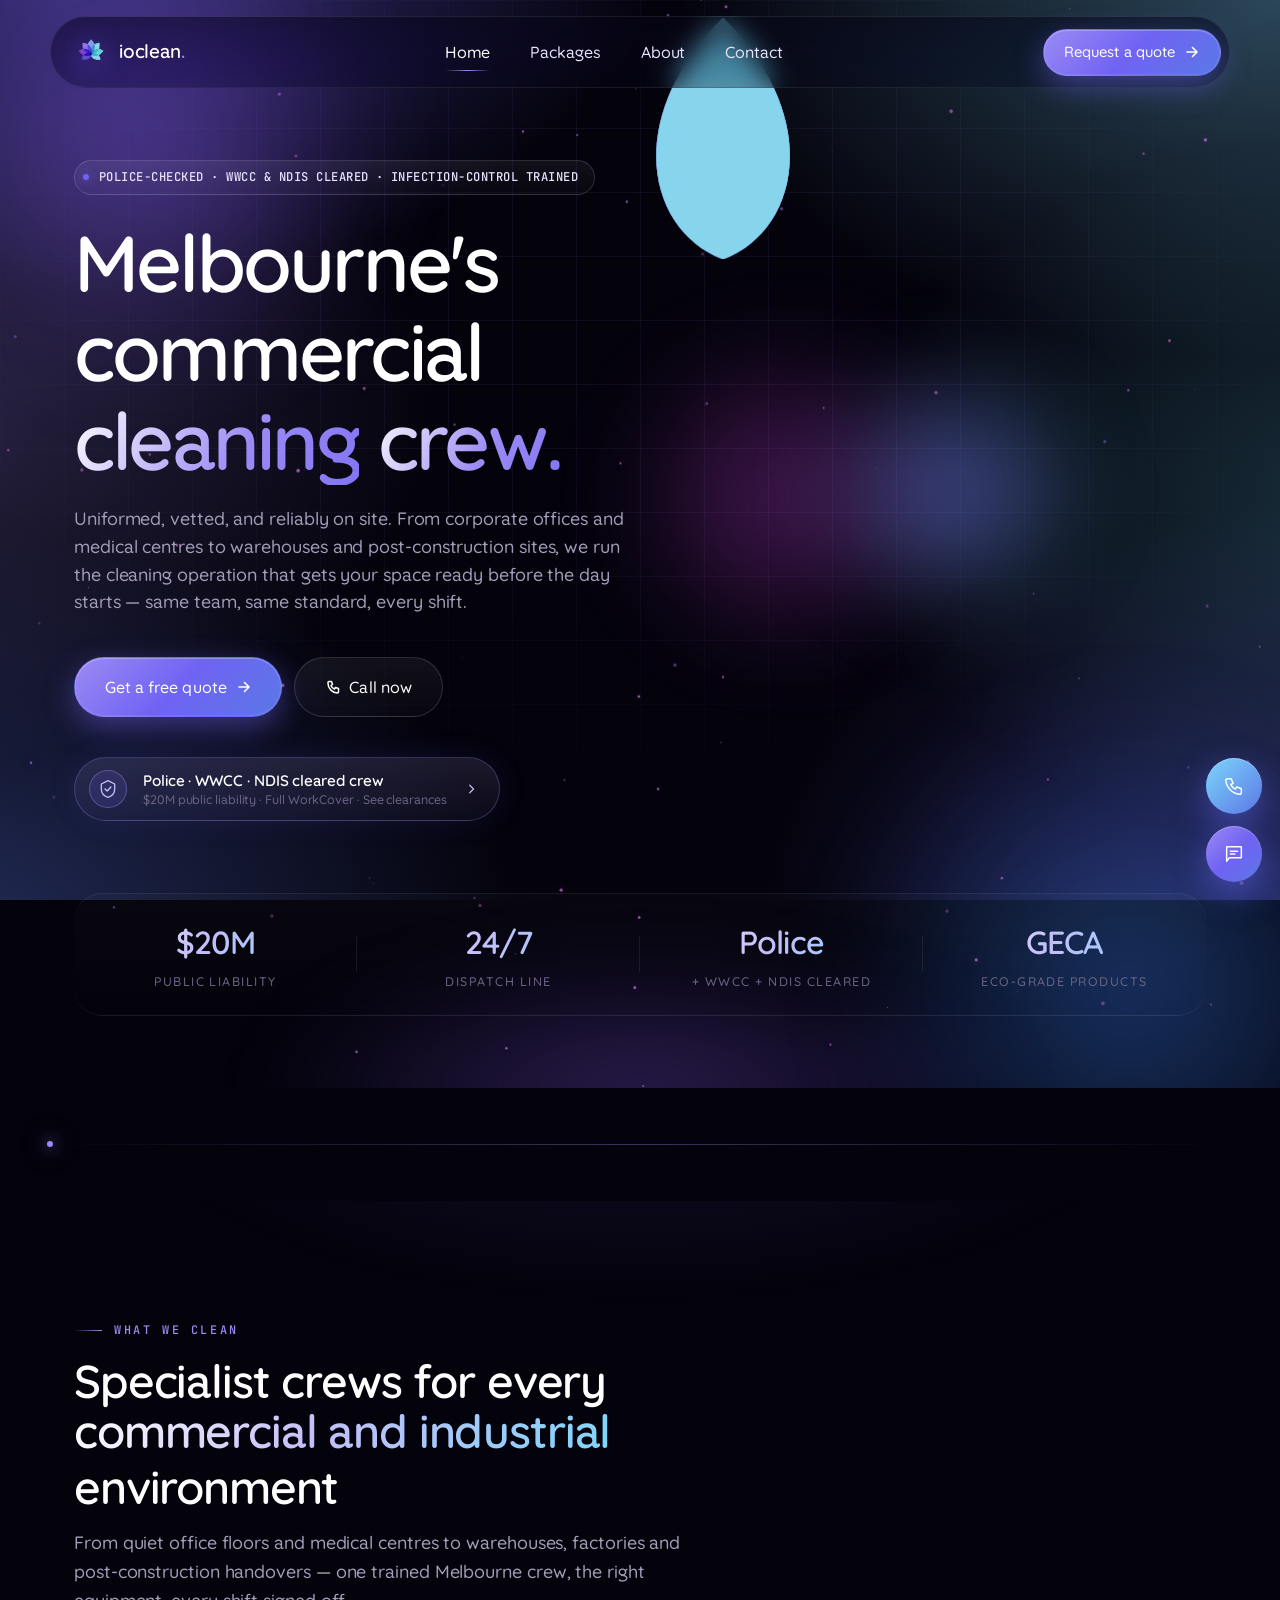
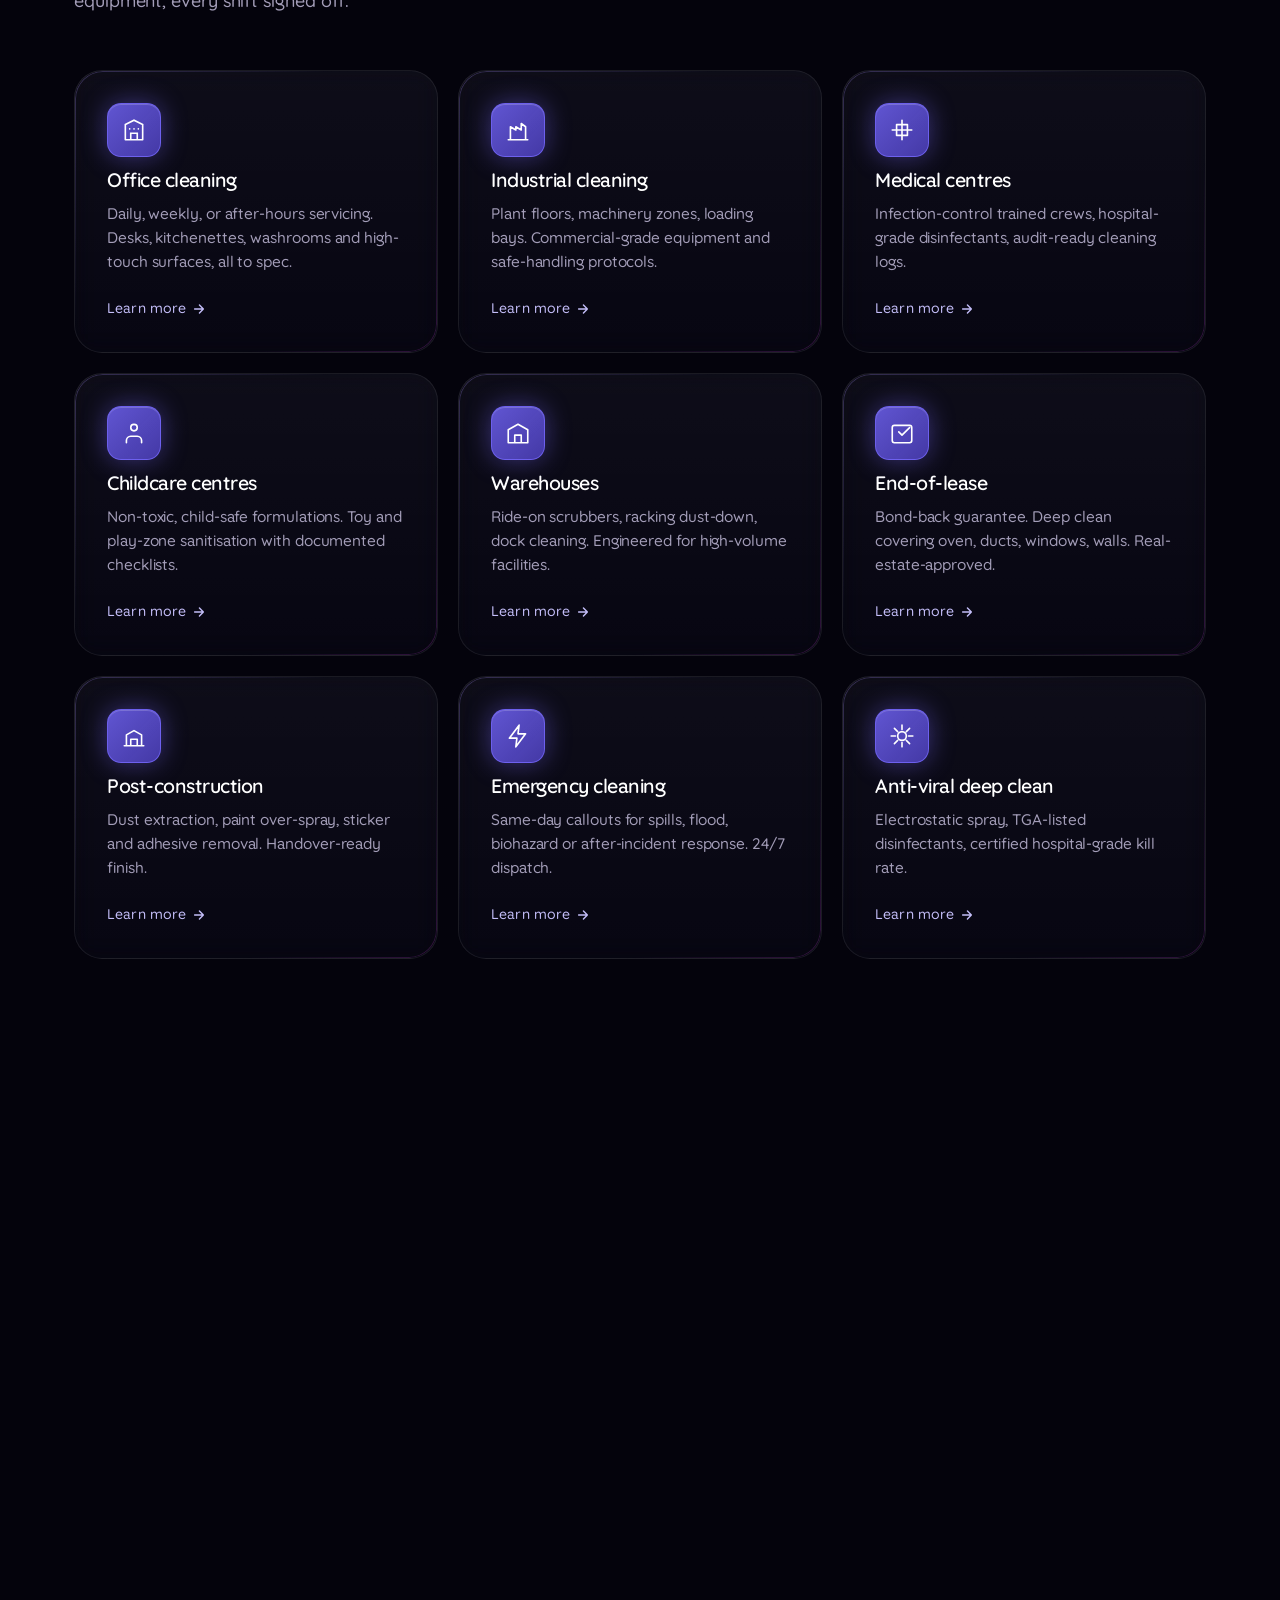
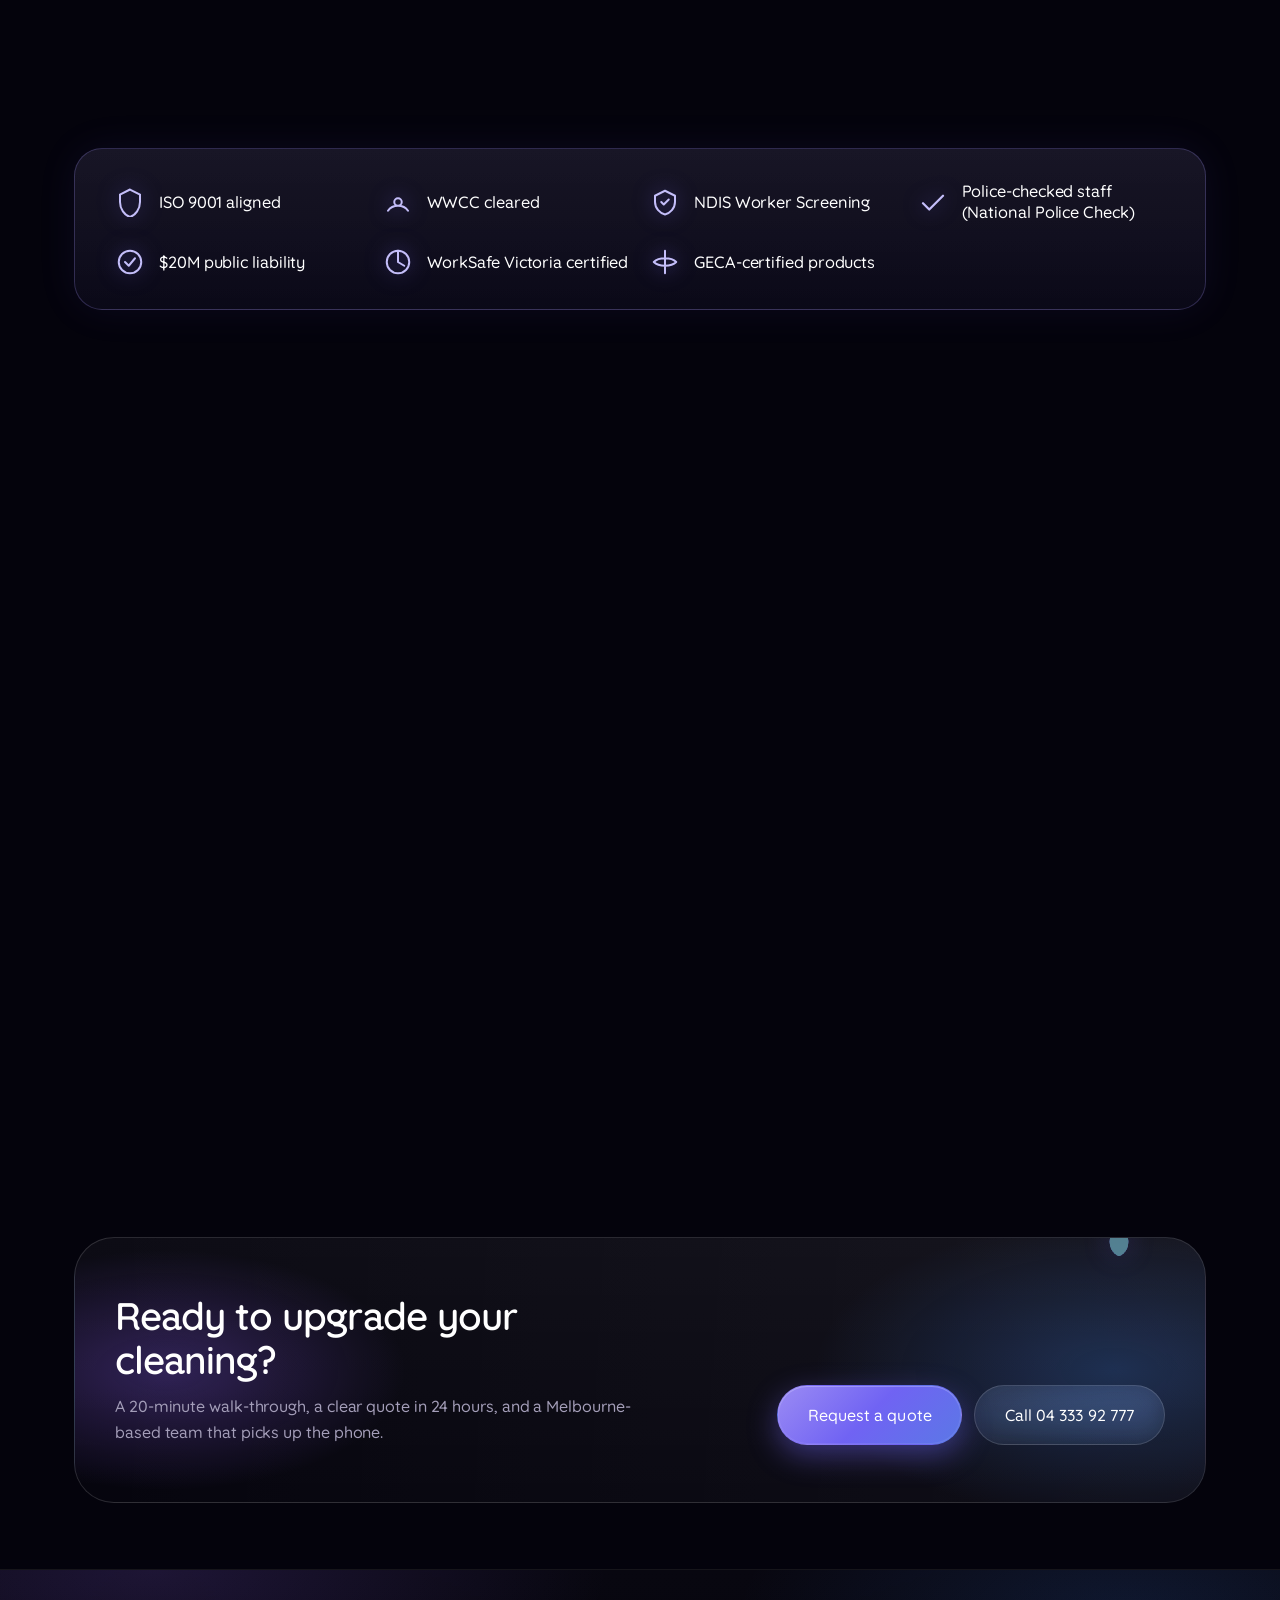
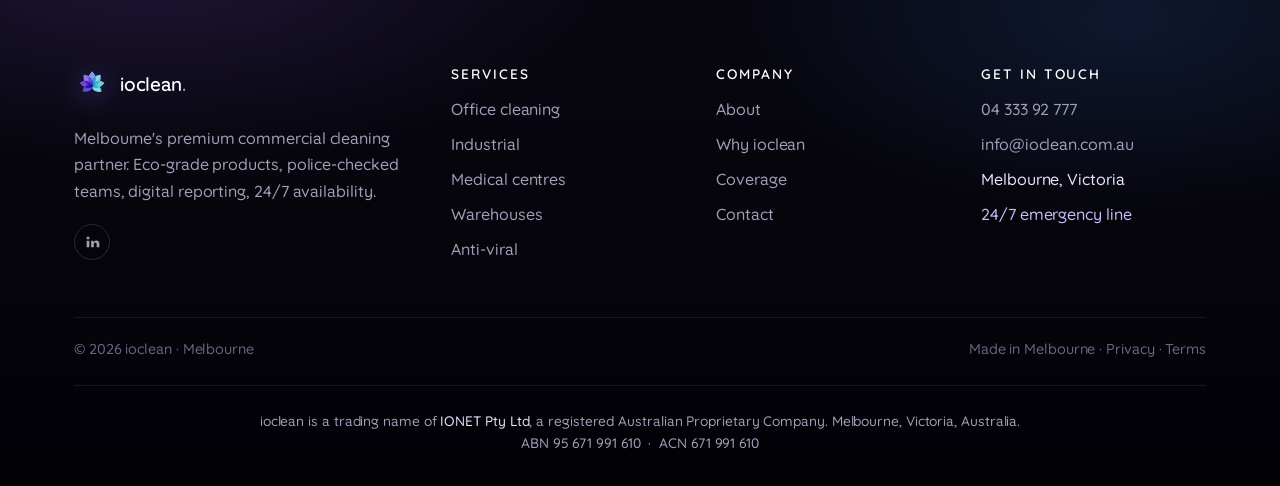
==== commit 6def7104: "Service zones: swap violet glow dots for mini lotus icon The 'Active service zones' list on the home" ====
--- a/index.html
+++ b/index.html
@@ -688,32 +688,32 @@
             </p>
             <div class="area-list">
               <div class="area-list__row reveal" data-stagger="2">
-                <span class="area-list__dot"></span>
+                <span class="area-list__dot"><svg viewBox="0 0 100 100" fill="currentColor" aria-hidden="true"><g transform="translate(50 60)" fill-opacity="0.95"><path d="M0 0C-16-6-22-30 0-52C22-30 16-6 0 0Z" transform="rotate(-115)"/><path d="M0 0C-16-6-22-30 0-52C22-30 16-6 0 0Z" transform="rotate(-75)"/><path d="M0 0C-16-6-22-30 0-52C22-30 16-6 0 0Z" transform="rotate(-35)"/><path d="M0 0C-16-6-22-30 0-52C22-30 16-6 0 0Z"/><path d="M0 0C-16-6-22-30 0-52C22-30 16-6 0 0Z" transform="rotate(35)"/><path d="M0 0C-16-6-22-30 0-52C22-30 16-6 0 0Z" transform="rotate(75)"/><path d="M0 0C-16-6-22-30 0-52C22-30 16-6 0 0Z" transform="rotate(115)"/></g></svg></span>
                 <span class="area-list__name">Melbourne CBD &amp; Docklands</span>
                 <span class="area-list__meta">3000–3008</span>
               </div>
               <div class="area-list__row reveal" data-stagger="3">
-                <span class="area-list__dot"></span>
+                <span class="area-list__dot"><svg viewBox="0 0 100 100" fill="currentColor" aria-hidden="true"><g transform="translate(50 60)" fill-opacity="0.95"><path d="M0 0C-16-6-22-30 0-52C22-30 16-6 0 0Z" transform="rotate(-115)"/><path d="M0 0C-16-6-22-30 0-52C22-30 16-6 0 0Z" transform="rotate(-75)"/><path d="M0 0C-16-6-22-30 0-52C22-30 16-6 0 0Z" transform="rotate(-35)"/><path d="M0 0C-16-6-22-30 0-52C22-30 16-6 0 0Z"/><path d="M0 0C-16-6-22-30 0-52C22-30 16-6 0 0Z" transform="rotate(35)"/><path d="M0 0C-16-6-22-30 0-52C22-30 16-6 0 0Z" transform="rotate(75)"/><path d="M0 0C-16-6-22-30 0-52C22-30 16-6 0 0Z" transform="rotate(115)"/></g></svg></span>
                 <span class="area-list__name">Inner North &amp; East</span>
                 <span class="area-list__meta">Carlton · Fitzroy · Richmond</span>
               </div>
               <div class="area-list__row reveal" data-stagger="4">
-                <span class="area-list__dot"></span>
+                <span class="area-list__dot"><svg viewBox="0 0 100 100" fill="currentColor" aria-hidden="true"><g transform="translate(50 60)" fill-opacity="0.95"><path d="M0 0C-16-6-22-30 0-52C22-30 16-6 0 0Z" transform="rotate(-115)"/><path d="M0 0C-16-6-22-30 0-52C22-30 16-6 0 0Z" transform="rotate(-75)"/><path d="M0 0C-16-6-22-30 0-52C22-30 16-6 0 0Z" transform="rotate(-35)"/><path d="M0 0C-16-6-22-30 0-52C22-30 16-6 0 0Z"/><path d="M0 0C-16-6-22-30 0-52C22-30 16-6 0 0Z" transform="rotate(35)"/><path d="M0 0C-16-6-22-30 0-52C22-30 16-6 0 0Z" transform="rotate(75)"/><path d="M0 0C-16-6-22-30 0-52C22-30 16-6 0 0Z" transform="rotate(115)"/></g></svg></span>
                 <span class="area-list__name">Inner South</span>
                 <span class="area-list__meta">South Yarra · St Kilda</span>
               </div>
               <div class="area-list__row reveal" data-stagger="5">
-                <span class="area-list__dot"></span>
+                <span class="area-list__dot"><svg viewBox="0 0 100 100" fill="currentColor" aria-hidden="true"><g transform="translate(50 60)" fill-opacity="0.95"><path d="M0 0C-16-6-22-30 0-52C22-30 16-6 0 0Z" transform="rotate(-115)"/><path d="M0 0C-16-6-22-30 0-52C22-30 16-6 0 0Z" transform="rotate(-75)"/><path d="M0 0C-16-6-22-30 0-52C22-30 16-6 0 0Z" transform="rotate(-35)"/><path d="M0 0C-16-6-22-30 0-52C22-30 16-6 0 0Z"/><path d="M0 0C-16-6-22-30 0-52C22-30 16-6 0 0Z" transform="rotate(35)"/><path d="M0 0C-16-6-22-30 0-52C22-30 16-6 0 0Z" transform="rotate(75)"/><path d="M0 0C-16-6-22-30 0-52C22-30 16-6 0 0Z" transform="rotate(115)"/></g></svg></span>
                 <span class="area-list__name">South-East corridor</span>
                 <span class="area-list__meta">Dandenong · Clayton · Mulgrave</span>
               </div>
               <div class="area-list__row reveal" data-stagger="6">
-                <span class="area-list__dot"></span>
+                <span class="area-list__dot"><svg viewBox="0 0 100 100" fill="currentColor" aria-hidden="true"><g transform="translate(50 60)" fill-opacity="0.95"><path d="M0 0C-16-6-22-30 0-52C22-30 16-6 0 0Z" transform="rotate(-115)"/><path d="M0 0C-16-6-22-30 0-52C22-30 16-6 0 0Z" transform="rotate(-75)"/><path d="M0 0C-16-6-22-30 0-52C22-30 16-6 0 0Z" transform="rotate(-35)"/><path d="M0 0C-16-6-22-30 0-52C22-30 16-6 0 0Z"/><path d="M0 0C-16-6-22-30 0-52C22-30 16-6 0 0Z" transform="rotate(35)"/><path d="M0 0C-16-6-22-30 0-52C22-30 16-6 0 0Z" transform="rotate(75)"/><path d="M0 0C-16-6-22-30 0-52C22-30 16-6 0 0Z" transform="rotate(115)"/></g></svg></span>
                 <span class="area-list__name">Inner West</span>
                 <span class="area-list__meta">Footscray · Yarraville · Sunshine</span>
               </div>
               <div class="area-list__row reveal" data-stagger="7">
-                <span class="area-list__dot"></span>
+                <span class="area-list__dot"><svg viewBox="0 0 100 100" fill="currentColor" aria-hidden="true"><g transform="translate(50 60)" fill-opacity="0.95"><path d="M0 0C-16-6-22-30 0-52C22-30 16-6 0 0Z" transform="rotate(-115)"/><path d="M0 0C-16-6-22-30 0-52C22-30 16-6 0 0Z" transform="rotate(-75)"/><path d="M0 0C-16-6-22-30 0-52C22-30 16-6 0 0Z" transform="rotate(-35)"/><path d="M0 0C-16-6-22-30 0-52C22-30 16-6 0 0Z"/><path d="M0 0C-16-6-22-30 0-52C22-30 16-6 0 0Z" transform="rotate(35)"/><path d="M0 0C-16-6-22-30 0-52C22-30 16-6 0 0Z" transform="rotate(75)"/><path d="M0 0C-16-6-22-30 0-52C22-30 16-6 0 0Z" transform="rotate(115)"/></g></svg></span>
                 <span class="area-list__name">North &amp; outer growth</span>
                 <span class="area-list__meta">Epping · Craigieburn · Wollert</span>
               </div>
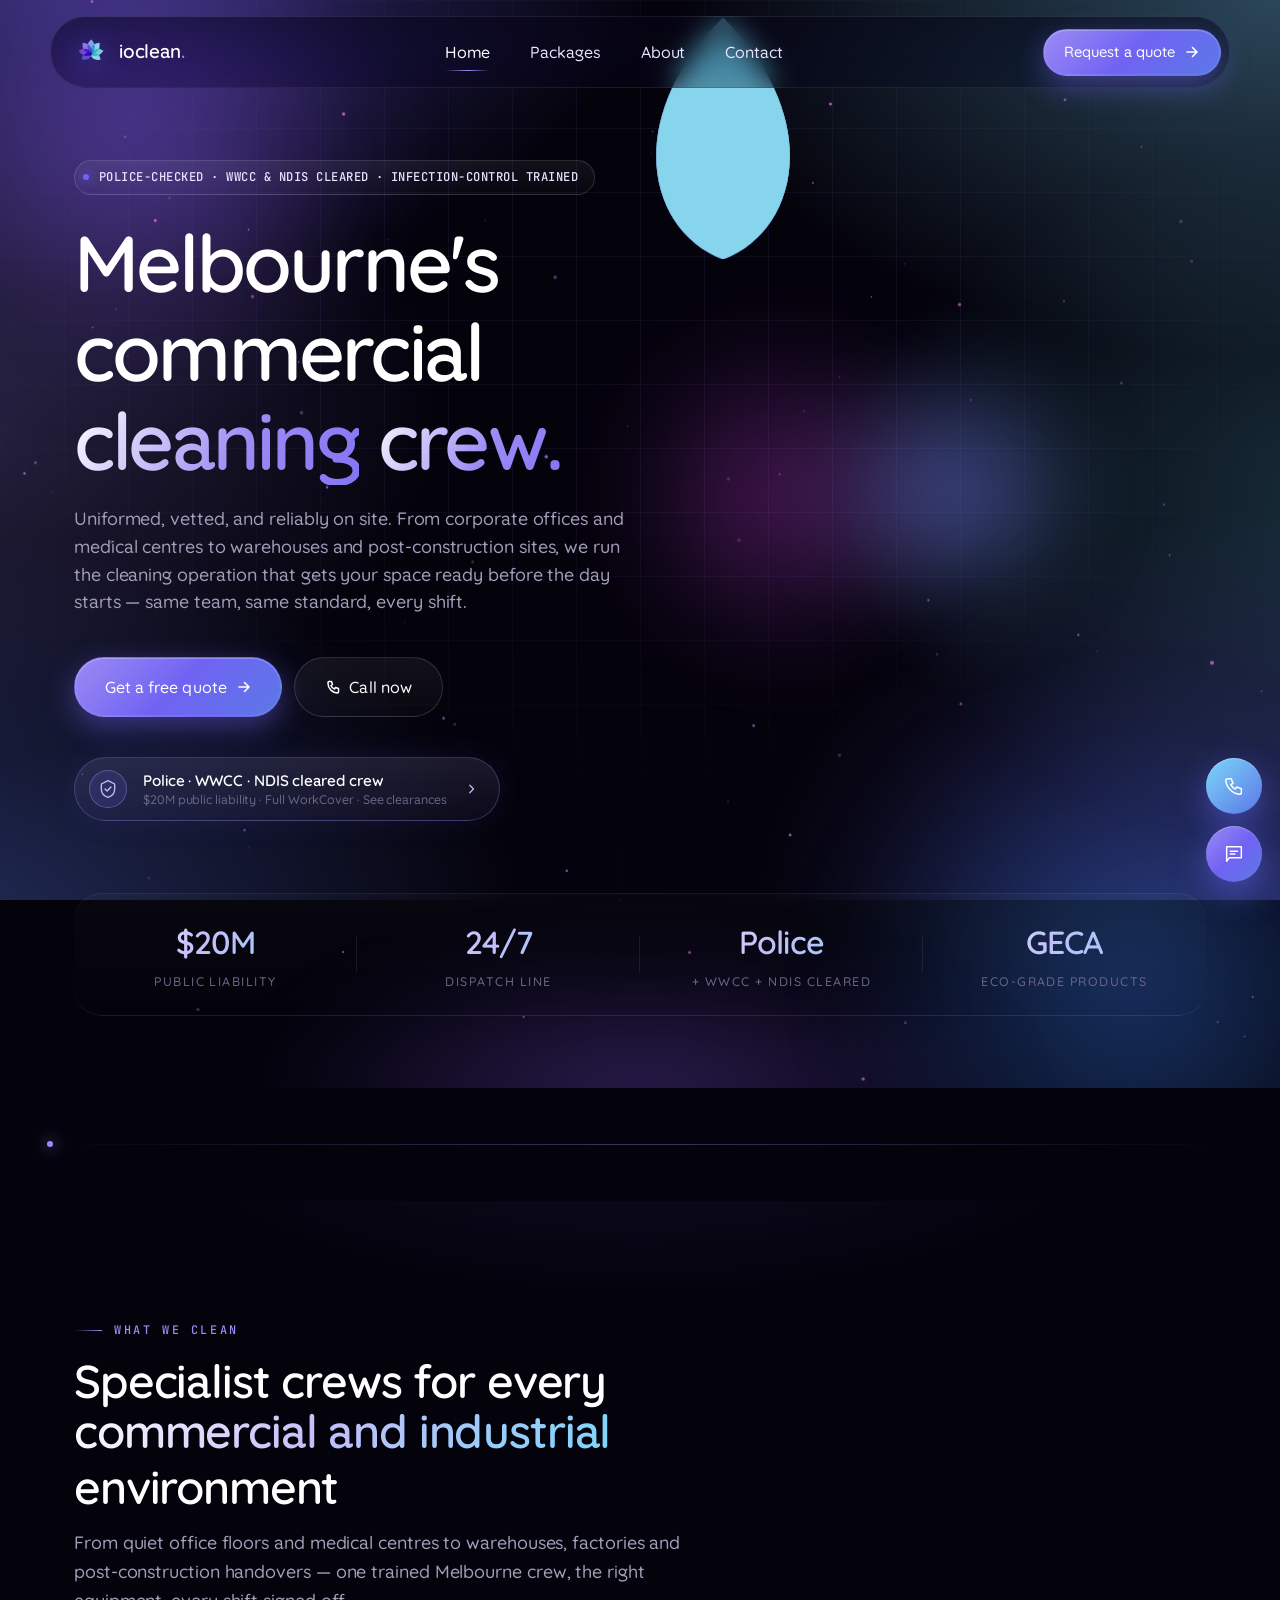
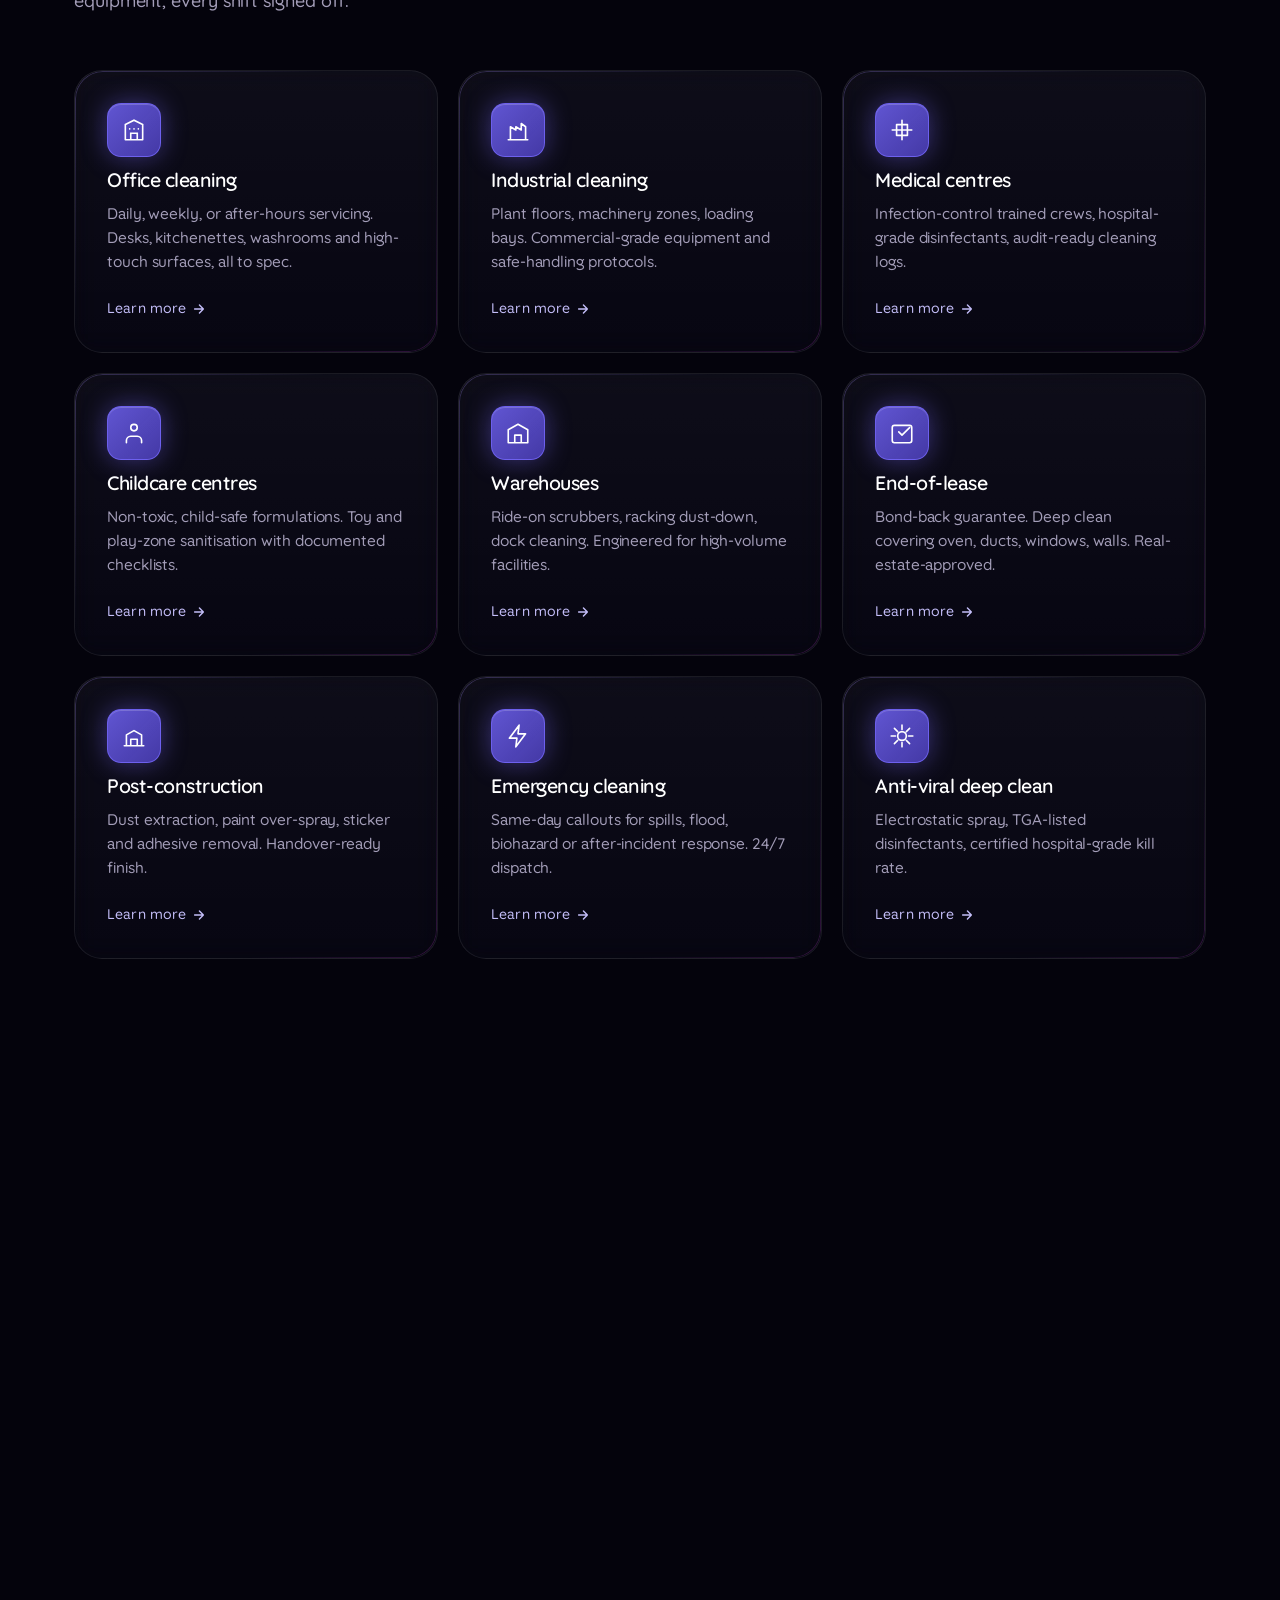
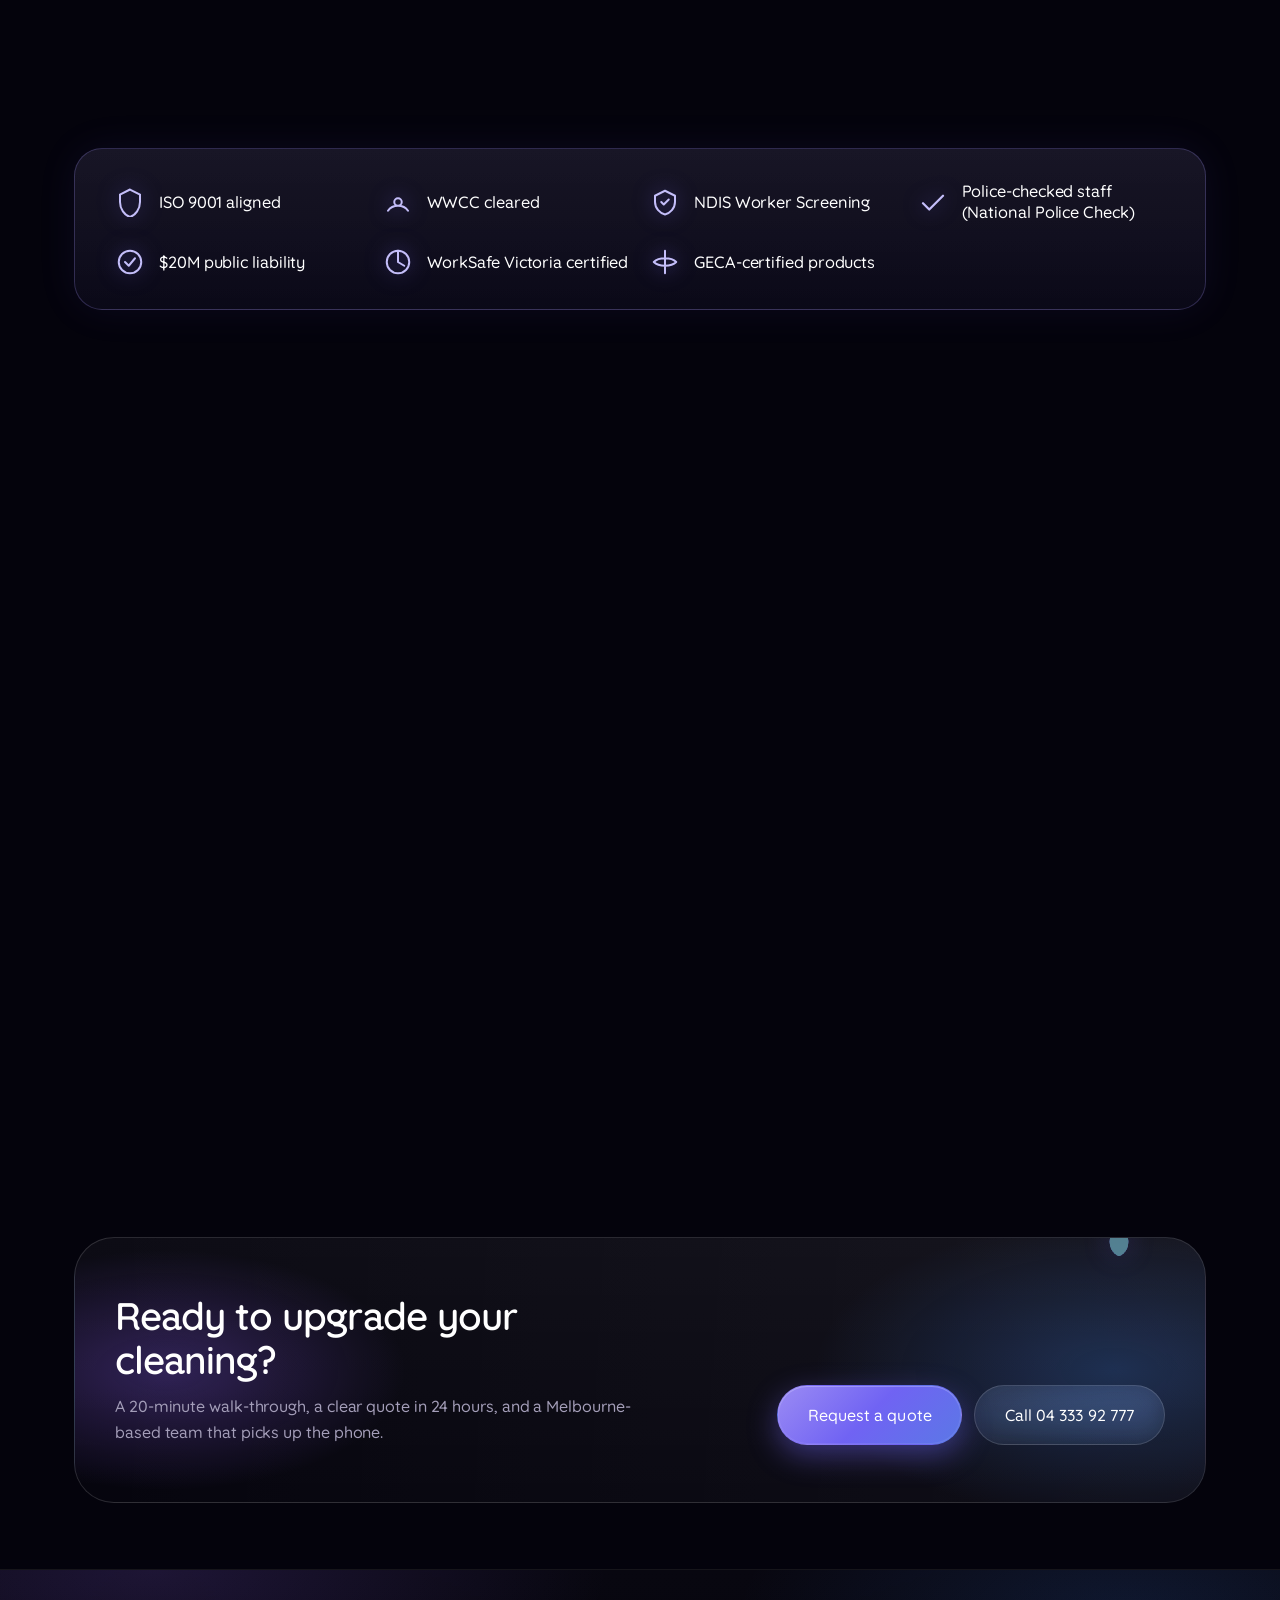
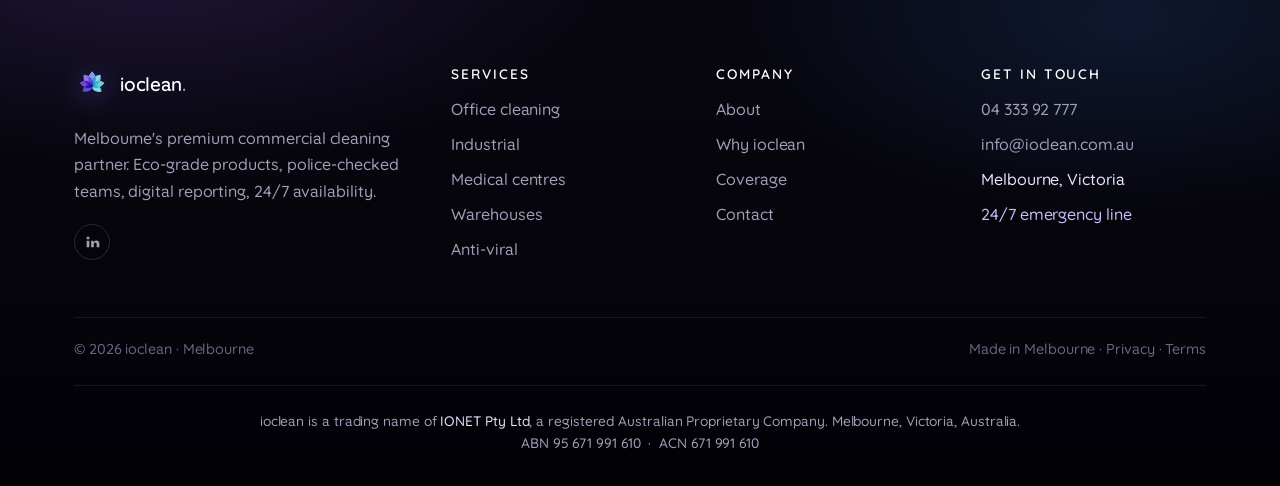
==== commit 00331300: "Add proper multi-resolution favicon set The single 512×512 logo.png linked as the favicon never load" ====
--- a/index.html
+++ b/index.html
@@ -29,8 +29,10 @@
   <meta name="description" content="Commercial &amp; industrial cleaning Melbourne — Police, WWCC and NDIS cleared crew, eco-grade products, 24/7 dispatch. Quotes in under 24 hours." />
   <meta name="theme-color" content="#04030c" />
 
-  <link rel="icon" type="image/png" href="assets/img/brand/logo.png" />
-  <link rel="apple-touch-icon" href="assets/img/brand/logo.png" />
+  <link rel="icon" href="/favicon.ico" sizes="any" />
+  <link rel="icon" type="image/png" sizes="32x32" href="/assets/img/brand/favicon-32.png" />
+  <link rel="icon" type="image/png" sizes="192x192" href="/assets/img/brand/favicon-192.png" />
+  <link rel="apple-touch-icon" sizes="180x180" href="/assets/img/brand/apple-touch-icon.png" />
   <link rel="preconnect" href="https://fonts.googleapis.com" />
   <link rel="preconnect" href="https://fonts.gstatic.com" crossorigin />
   <link rel="stylesheet" href="https://fonts.googleapis.com/css2?family=Quicksand:wght@400;500;600;700&family=JetBrains+Mono:wght@400;500&display=swap" />
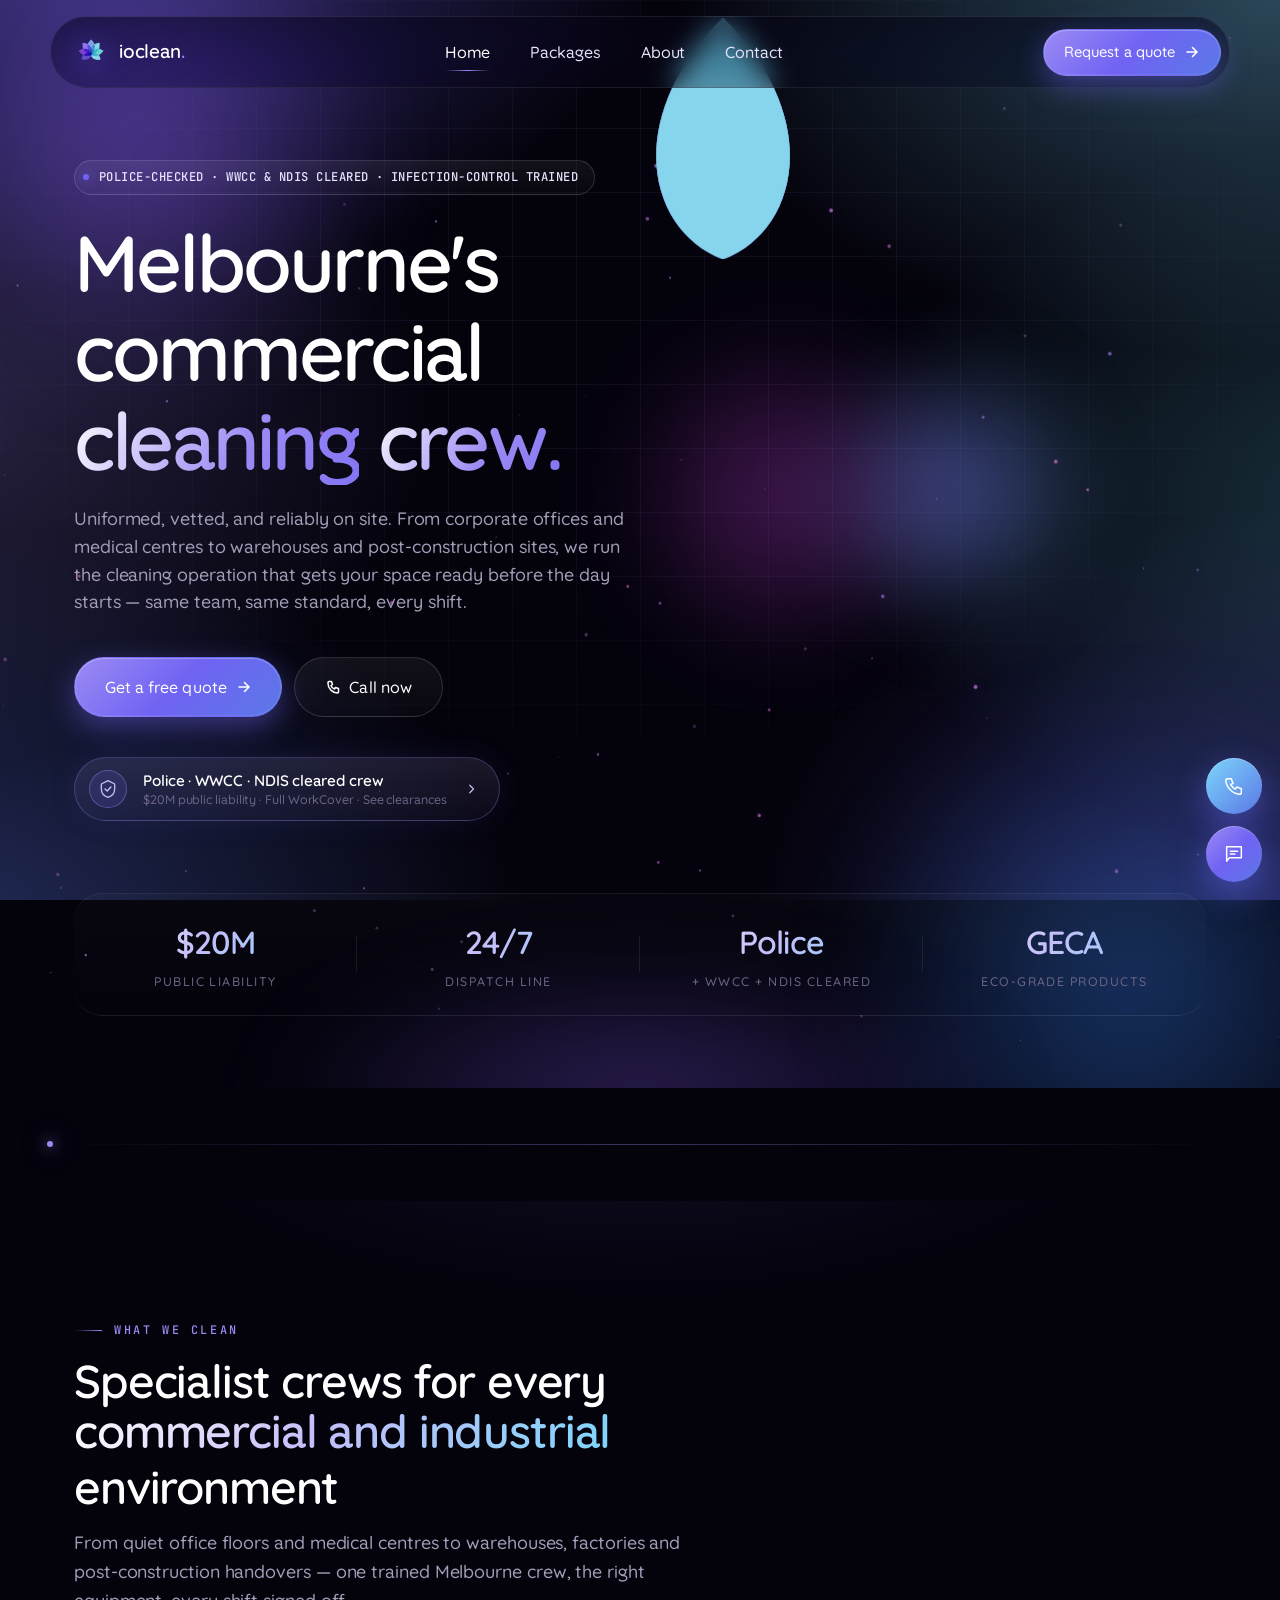
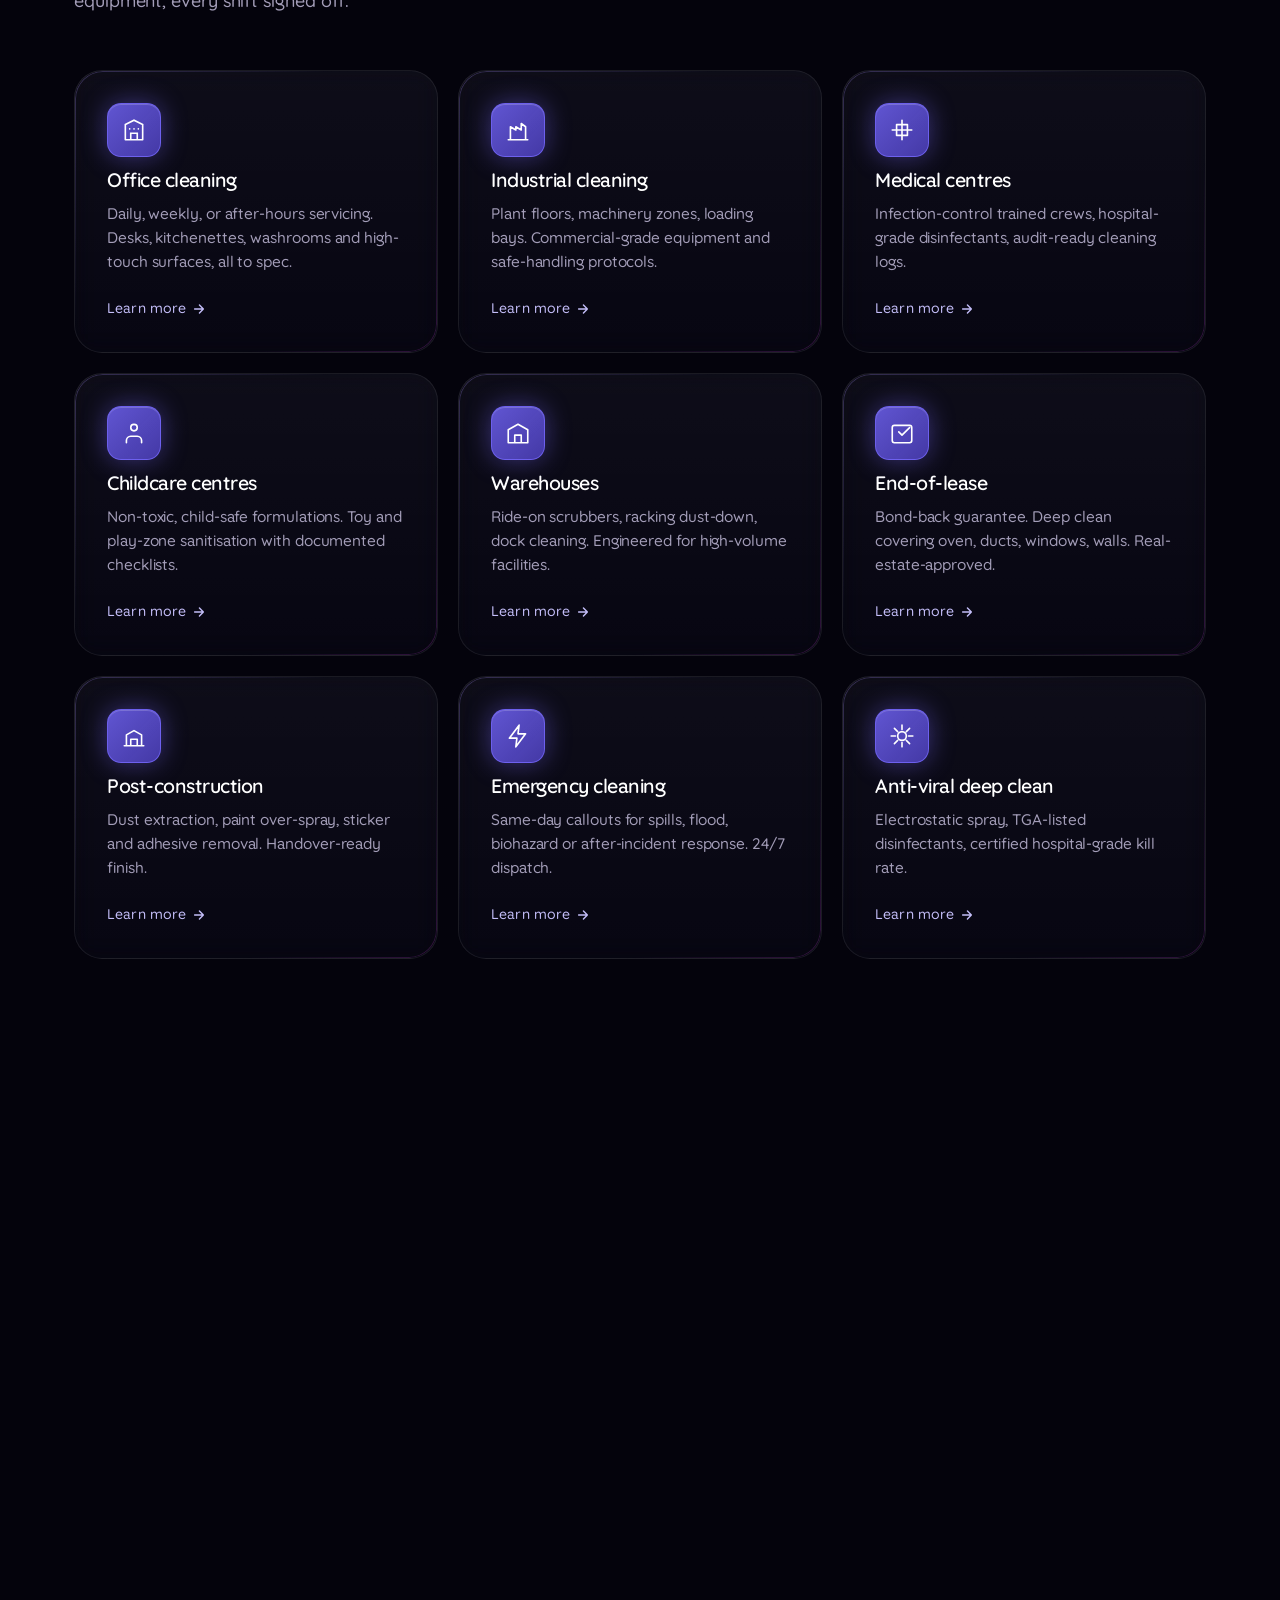
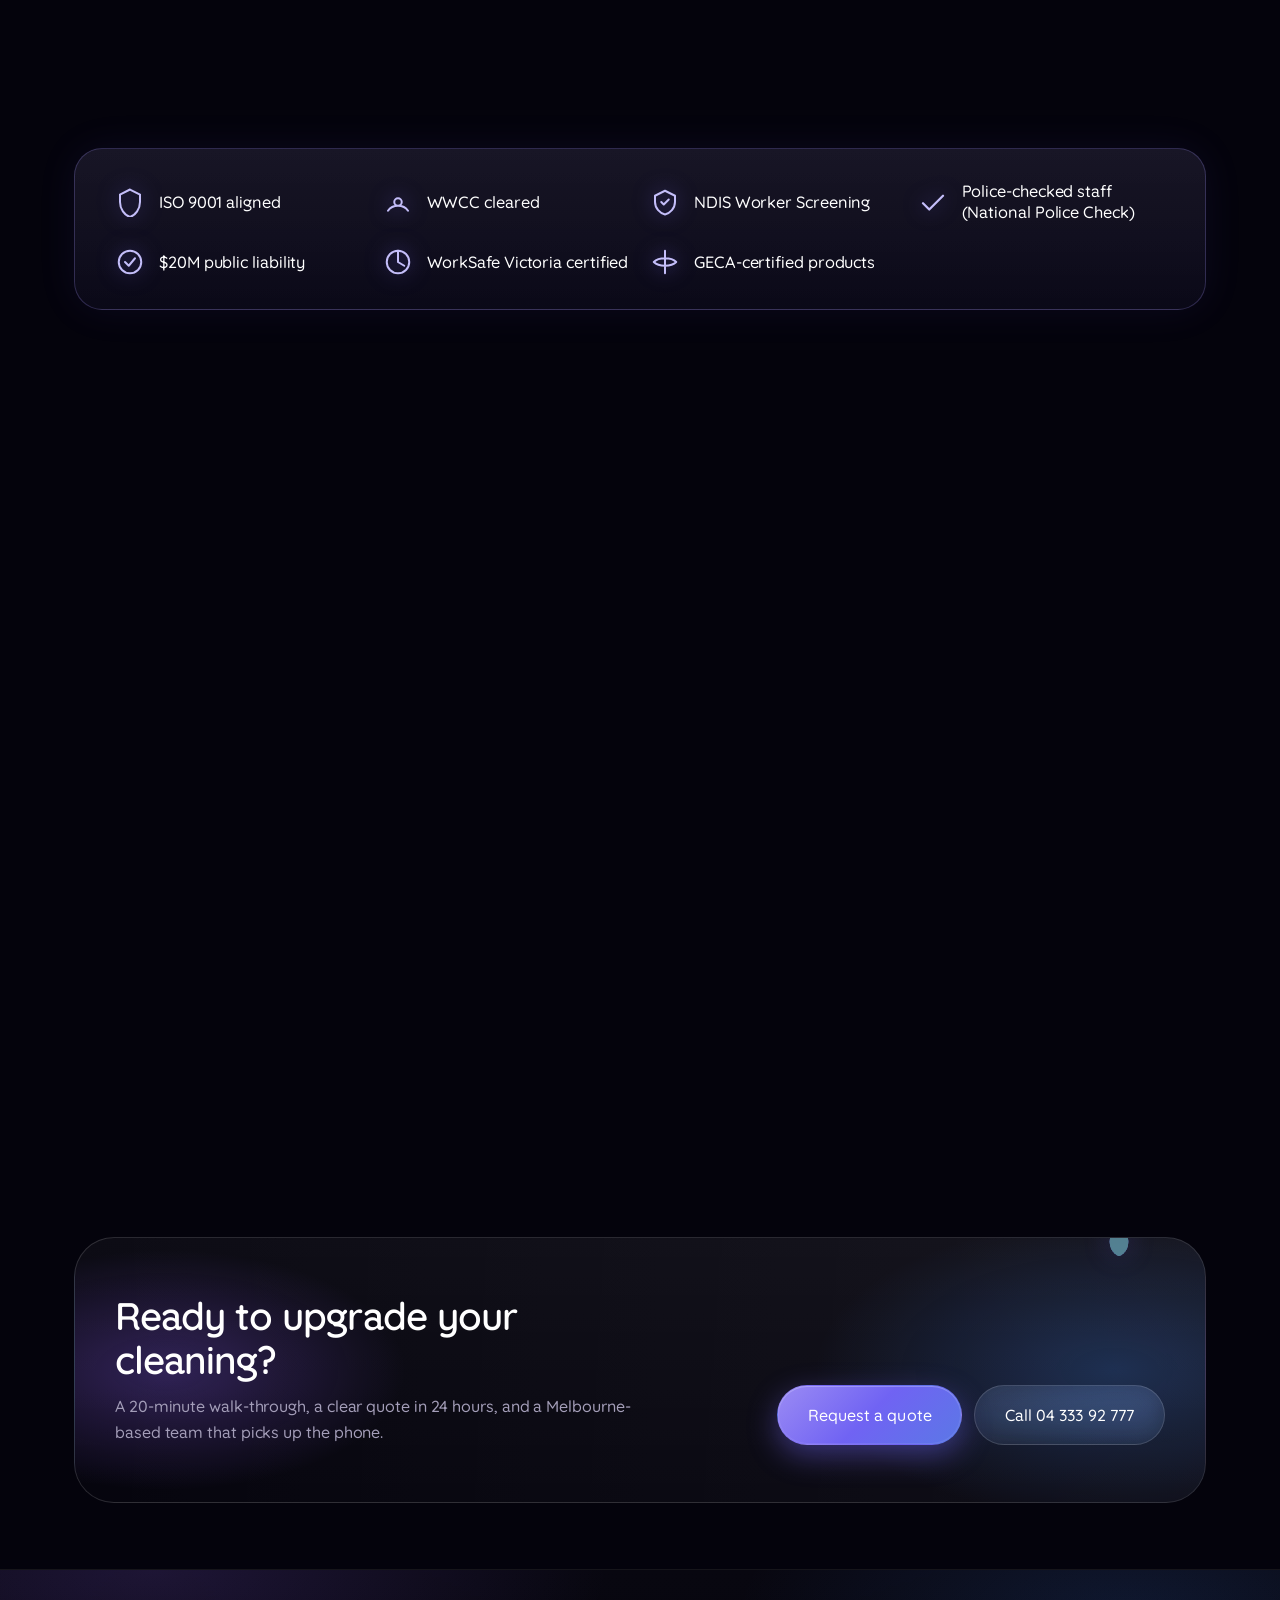
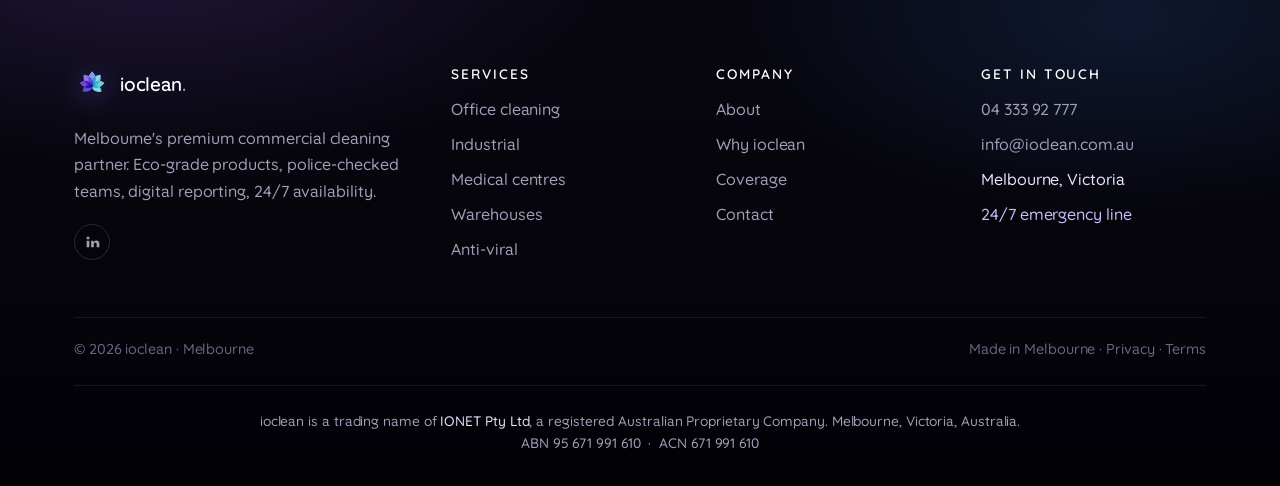
==== commit 156771b3: "Brand-correct favicon set + PNG og-image rendered with Quicksand Favicons: - The previous favicon wa" ====
--- a/index.html
+++ b/index.html
@@ -54,9 +54,9 @@
   <meta property="og:url" content="https://ioclean.com.au/" />
   <meta property="og:title" content="ioclean — Melbourne's premium commercial cleaning partner" />
   <meta property="og:description" content="Commercial, industrial and specialist cleaning across Melbourne. Police-checked teams, eco-grade products, anti-viral protocols, 24/7 availability. Quotes in 24 hours." />
-  <meta property="og:image" content="https://ioclean.com.au/assets/img/brand/og-image.svg" />
-  <meta property="og:image:secure_url" content="https://ioclean.com.au/assets/img/brand/og-image.svg" />
-  <meta property="og:image:type" content="image/svg+xml" />
+  <meta property="og:image" content="https://ioclean.com.au/assets/img/brand/og-image.png" />
+  <meta property="og:image:secure_url" content="https://ioclean.com.au/assets/img/brand/og-image.png" />
+  <meta property="og:image:type" content="image/png" />
   <meta property="og:image:width" content="1200" />
   <meta property="og:image:height" content="630" />
   <meta property="og:image:alt" content="ioclean — Melbourne's premium commercial cleaning partner" />
@@ -65,7 +65,7 @@
   <meta name="twitter:card" content="summary_large_image" />
   <meta name="twitter:title" content="ioclean — Melbourne's premium commercial cleaning partner" />
   <meta name="twitter:description" content="Commercial, industrial and specialist cleaning across Melbourne. Police-checked teams, eco-grade products, anti-viral protocols, 24/7 availability. Quotes in 24 hours." />
-  <meta name="twitter:image" content="https://ioclean.com.au/assets/img/brand/og-image.svg" />
+  <meta name="twitter:image" content="https://ioclean.com.au/assets/img/brand/og-image.png" />
   <meta name="twitter:image:alt" content="ioclean — Melbourne's premium commercial cleaning partner" />
 
   <!-- Structured data — Organization, LocalBusiness, WebSite -->
@@ -81,7 +81,7 @@
         "url": "https://ioclean.com.au/",
         "logo": {
           "@type": "ImageObject",
-          "url": "https://ioclean.com.au/assets/img/brand/og-image.svg",
+          "url": "https://ioclean.com.au/assets/img/brand/og-image.png",
           "width": 1200,
           "height": 630
         },
@@ -99,7 +99,7 @@
         "@type": ["LocalBusiness", "ProfessionalService"],
         "@id": "https://ioclean.com.au/#business",
         "name": "ioclean",
-        "image": "https://ioclean.com.au/assets/img/brand/og-image.svg",
+        "image": "https://ioclean.com.au/assets/img/brand/og-image.png",
         "url": "https://ioclean.com.au/",
         "telephone": "+61-3-0000-0000",
         "email": "info@ioclean.com.au",
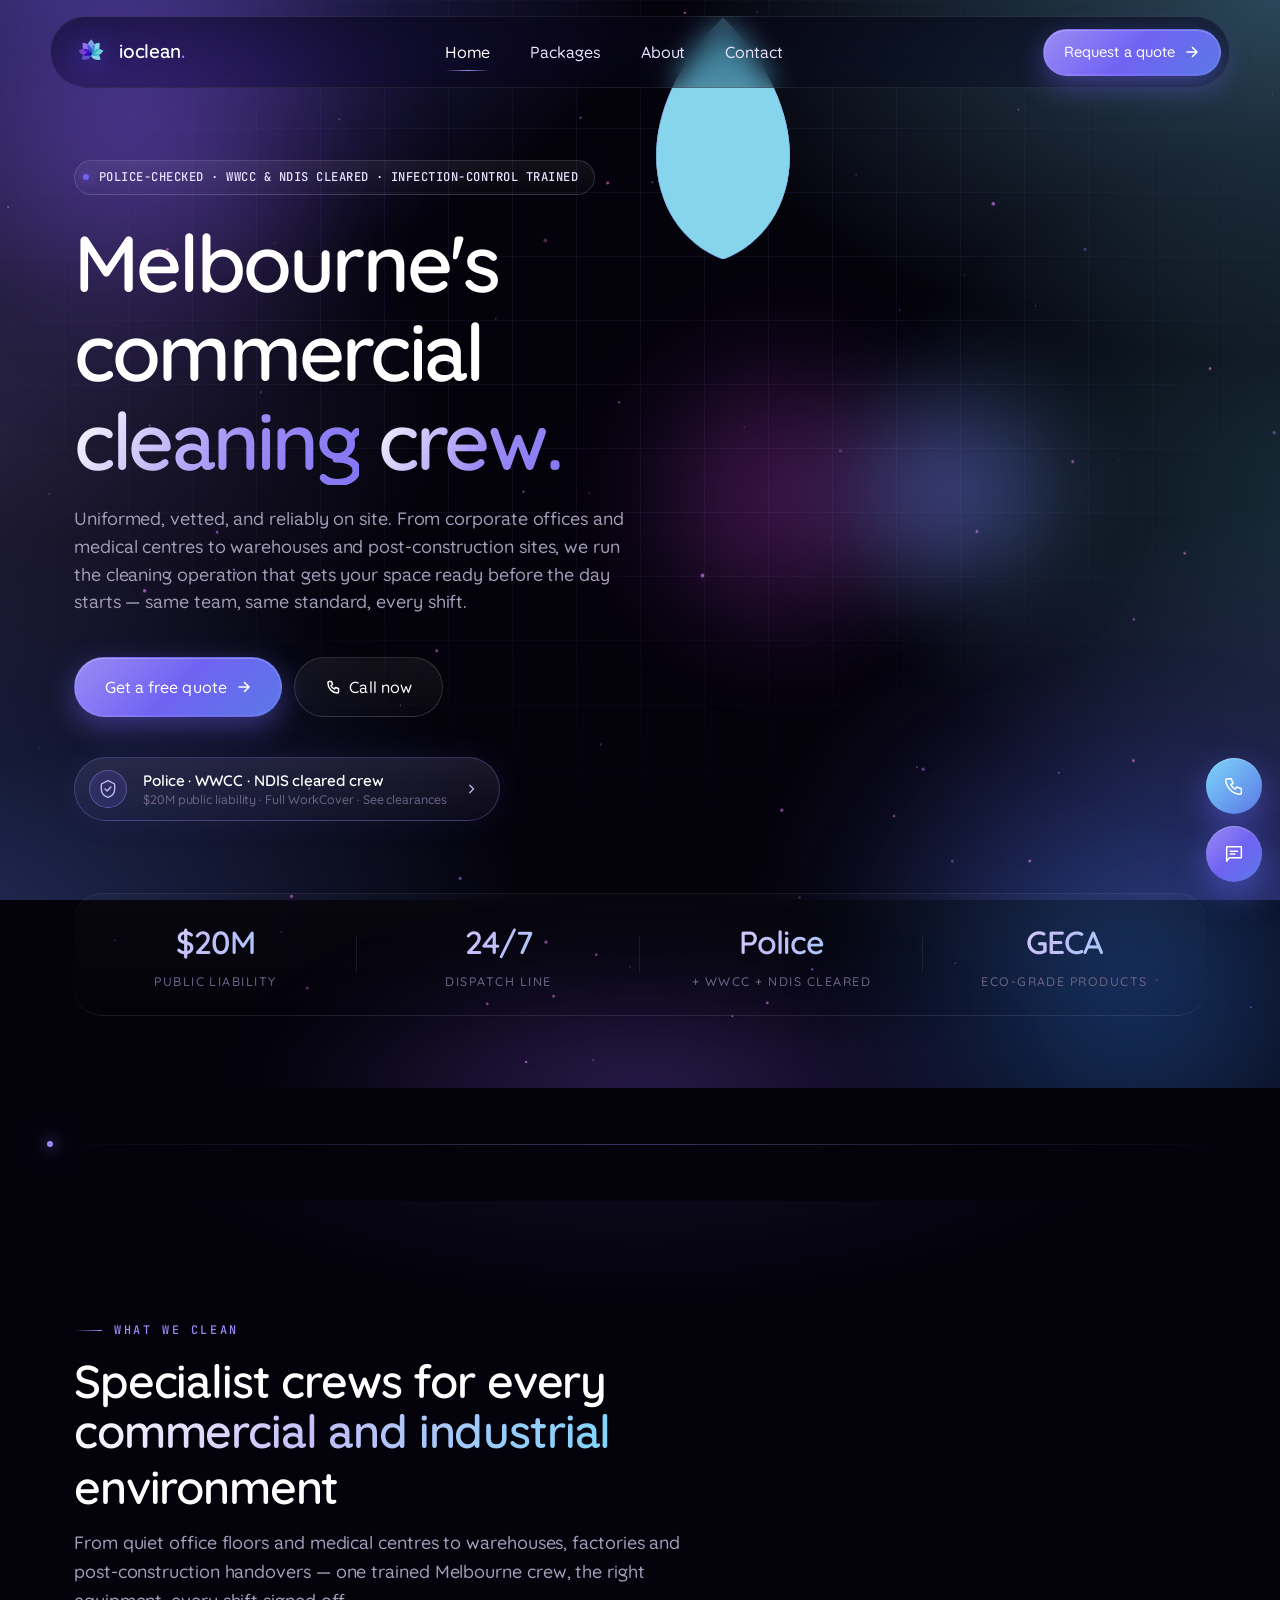
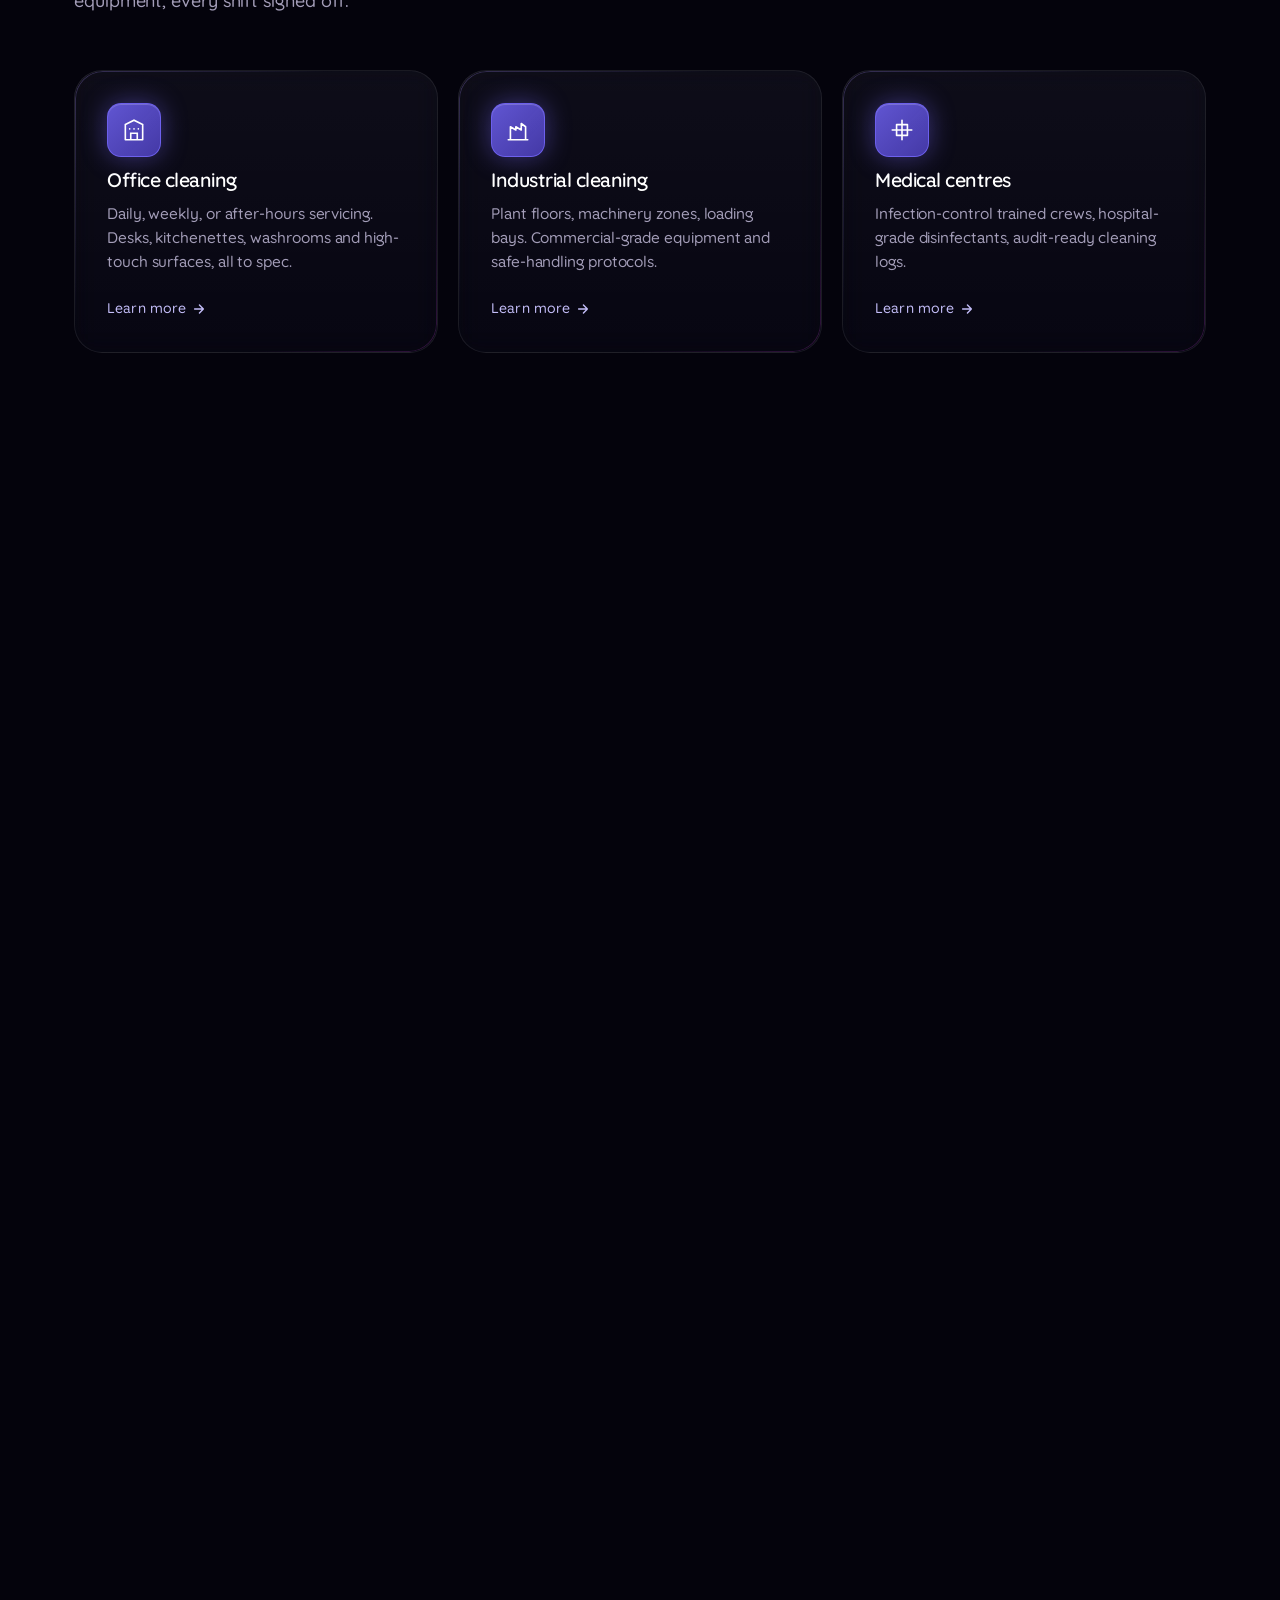
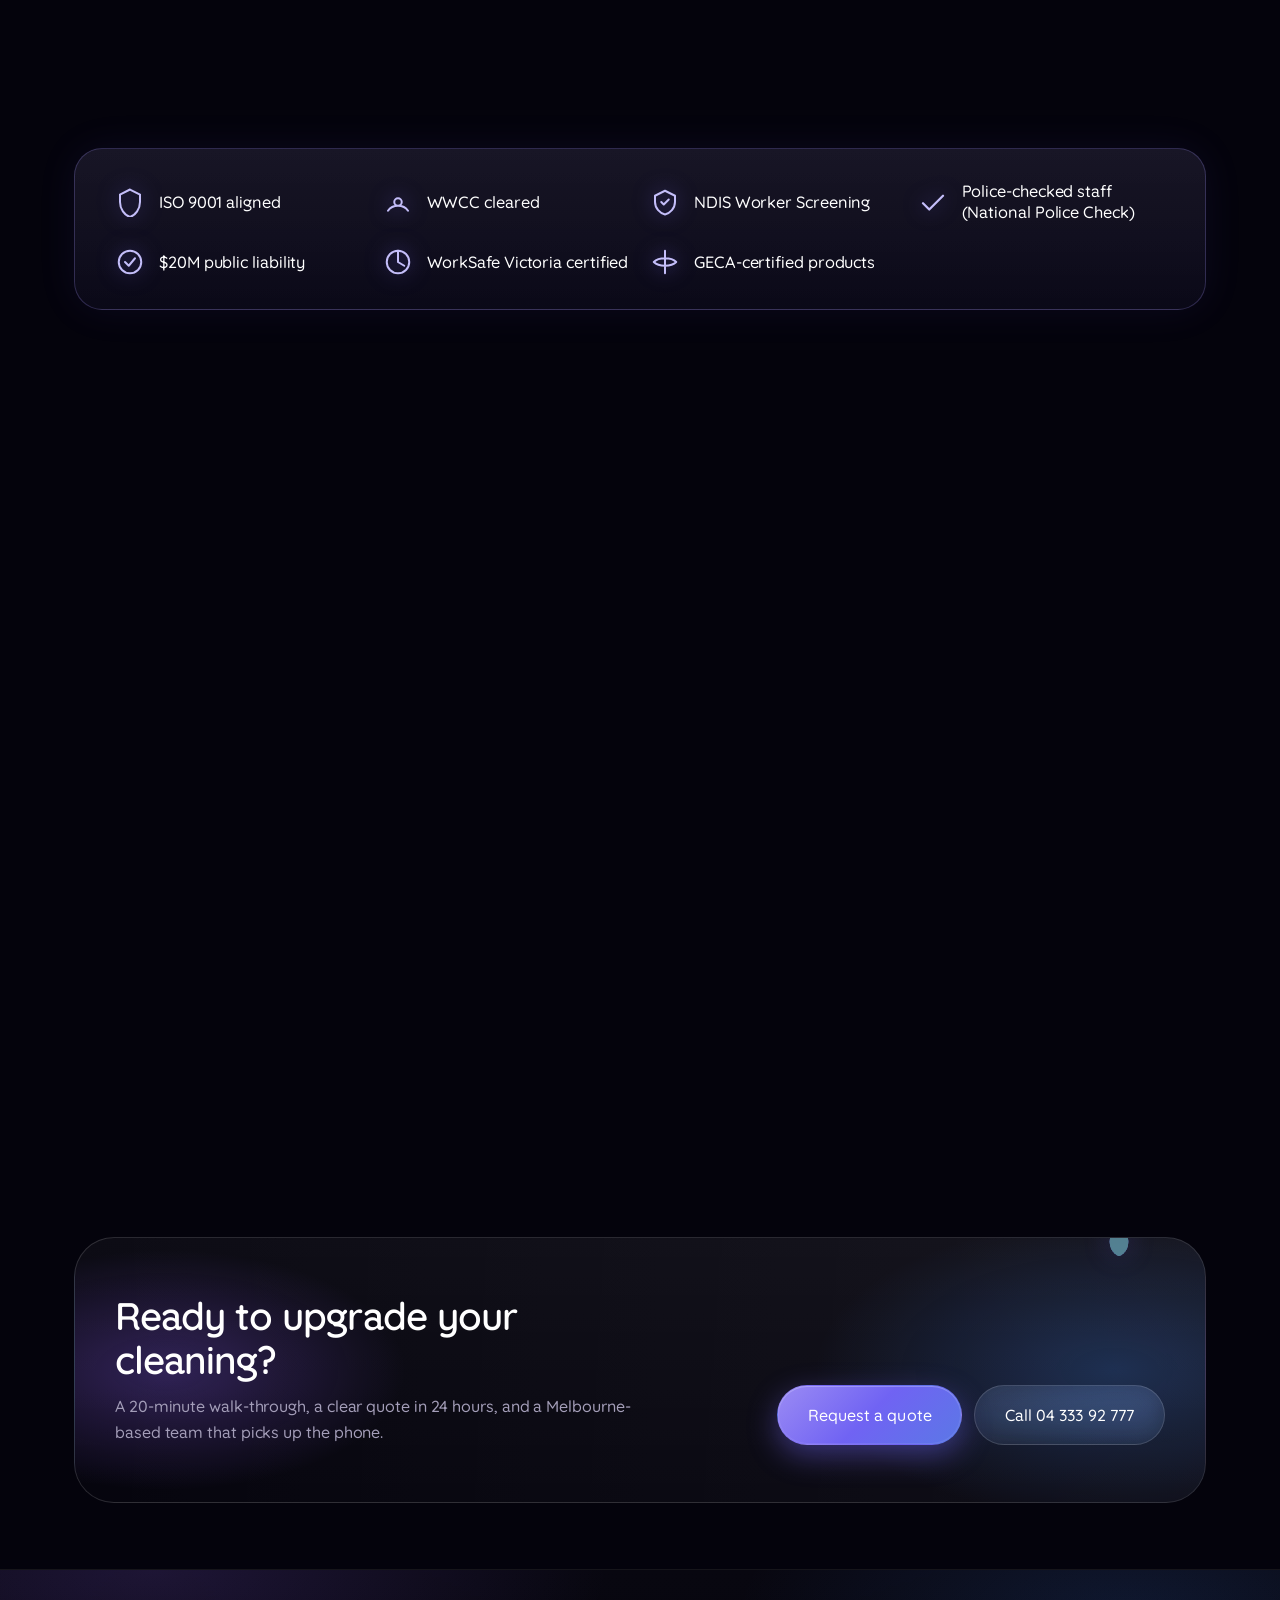
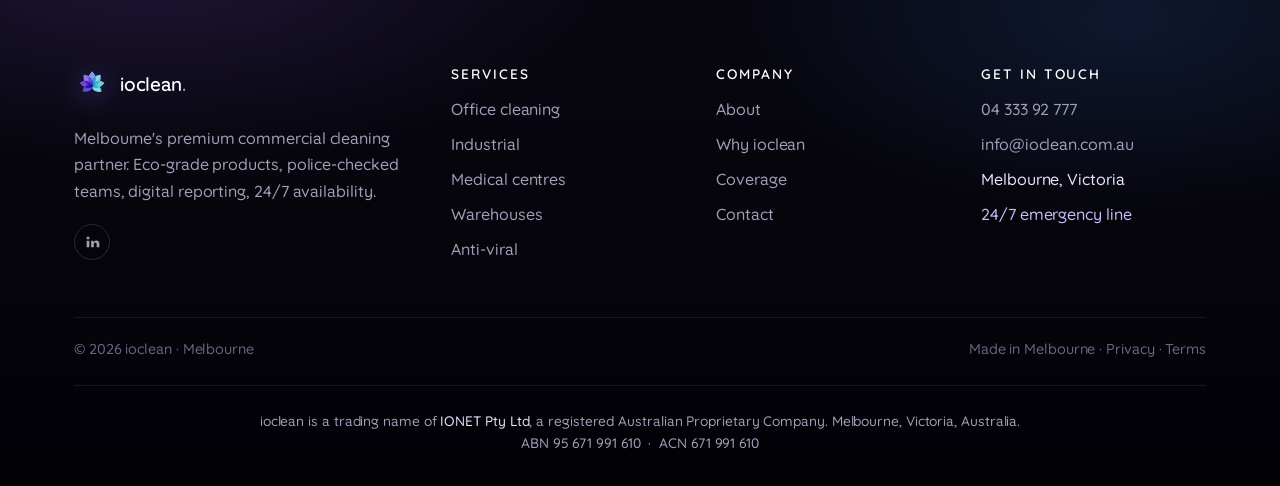
==== commit b8afb4c2: "Favicons: drop dark background, transparent lotus + cache-buster - Rebuild every favicon (16/32/192/" ====
--- a/index.html
+++ b/index.html
@@ -29,10 +29,10 @@
   <meta name="description" content="Commercial &amp; industrial cleaning Melbourne — Police, WWCC and NDIS cleared crew, eco-grade products, 24/7 dispatch. Quotes in under 24 hours." />
   <meta name="theme-color" content="#04030c" />
 
-  <link rel="icon" href="/favicon.ico" sizes="any" />
-  <link rel="icon" type="image/png" sizes="32x32" href="/assets/img/brand/favicon-32.png" />
-  <link rel="icon" type="image/png" sizes="192x192" href="/assets/img/brand/favicon-192.png" />
-  <link rel="apple-touch-icon" sizes="180x180" href="/assets/img/brand/apple-touch-icon.png" />
+  <link rel="icon" href="/favicon.ico?v=3" sizes="any" />
+  <link rel="icon" type="image/png" sizes="32x32" href="/assets/img/brand/favicon-32.png?v=3" />
+  <link rel="icon" type="image/png" sizes="192x192" href="/assets/img/brand/favicon-192.png?v=3" />
+  <link rel="apple-touch-icon" sizes="180x180" href="/assets/img/brand/apple-touch-icon.png?v=3" />
   <link rel="preconnect" href="https://fonts.googleapis.com" />
   <link rel="preconnect" href="https://fonts.gstatic.com" crossorigin />
   <link rel="stylesheet" href="https://fonts.googleapis.com/css2?family=Quicksand:wght@400;500;600;700&family=JetBrains+Mono:wght@400;500&display=swap" />
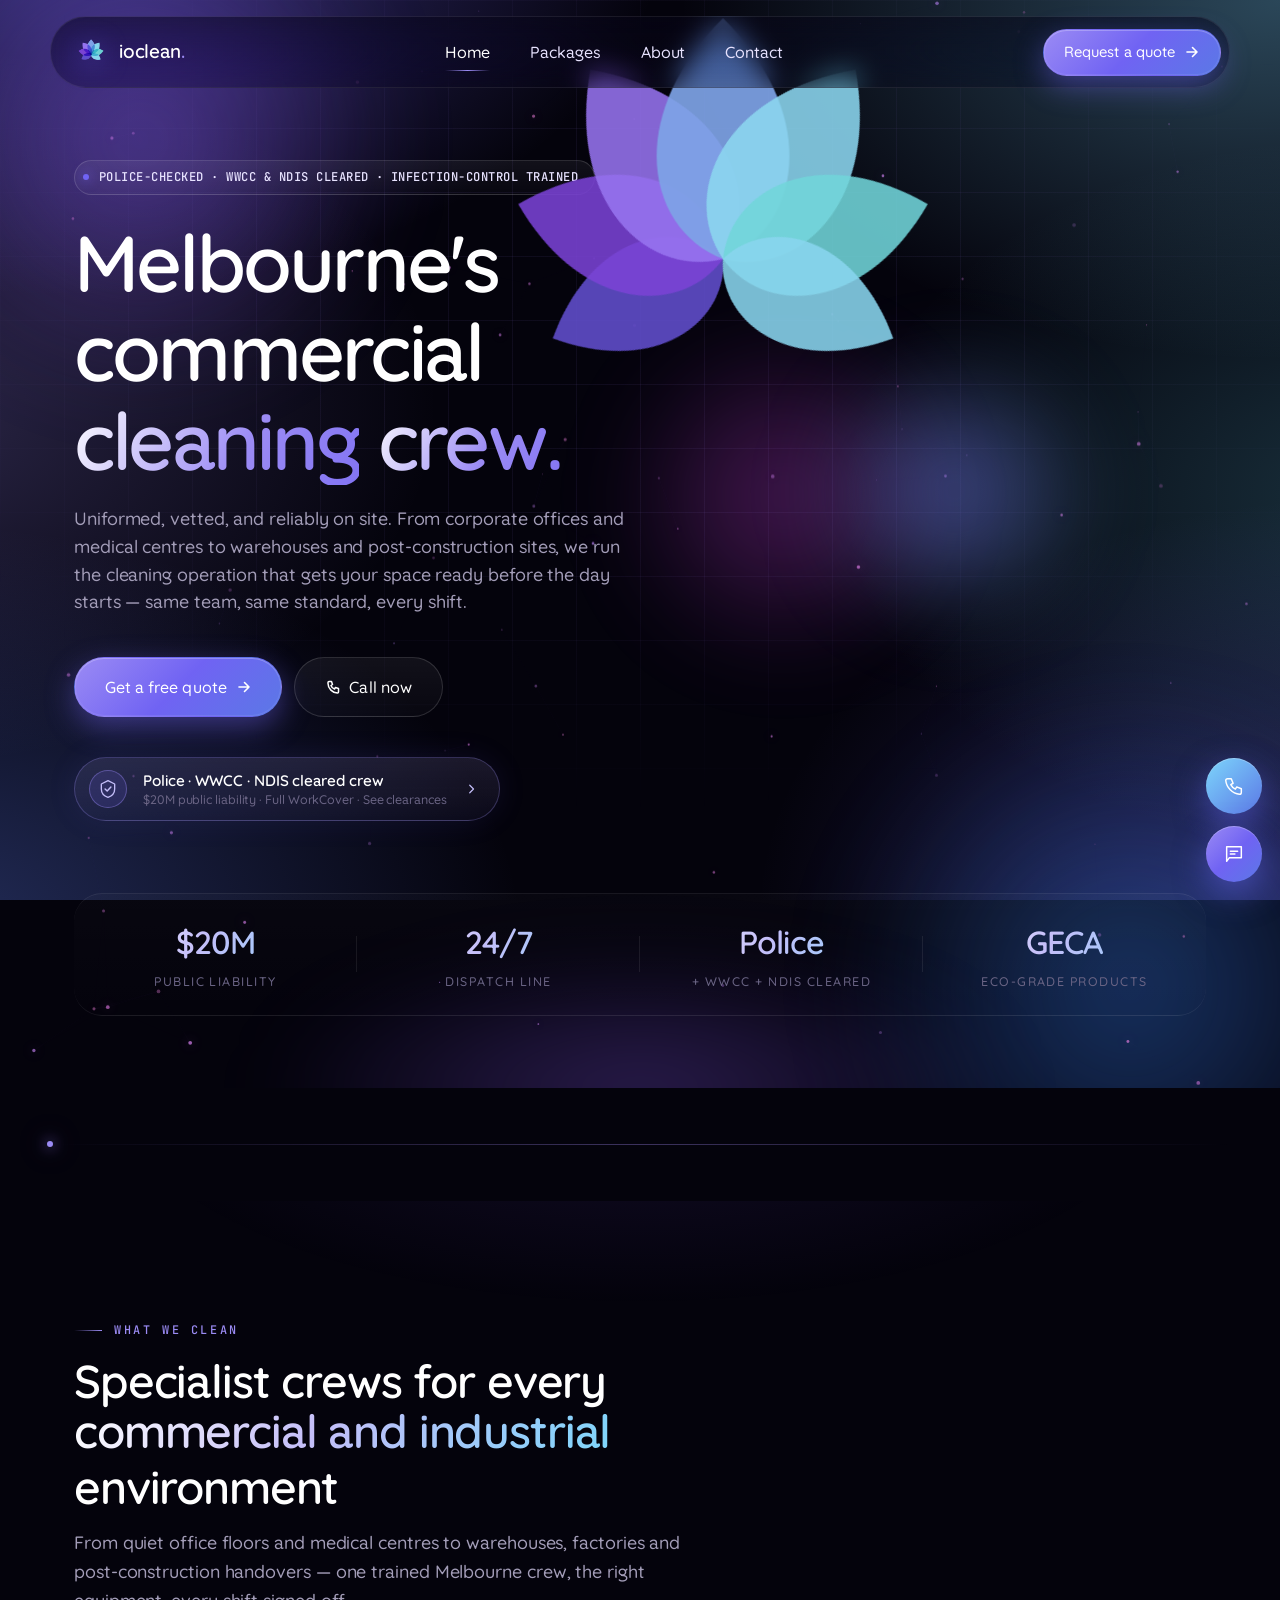
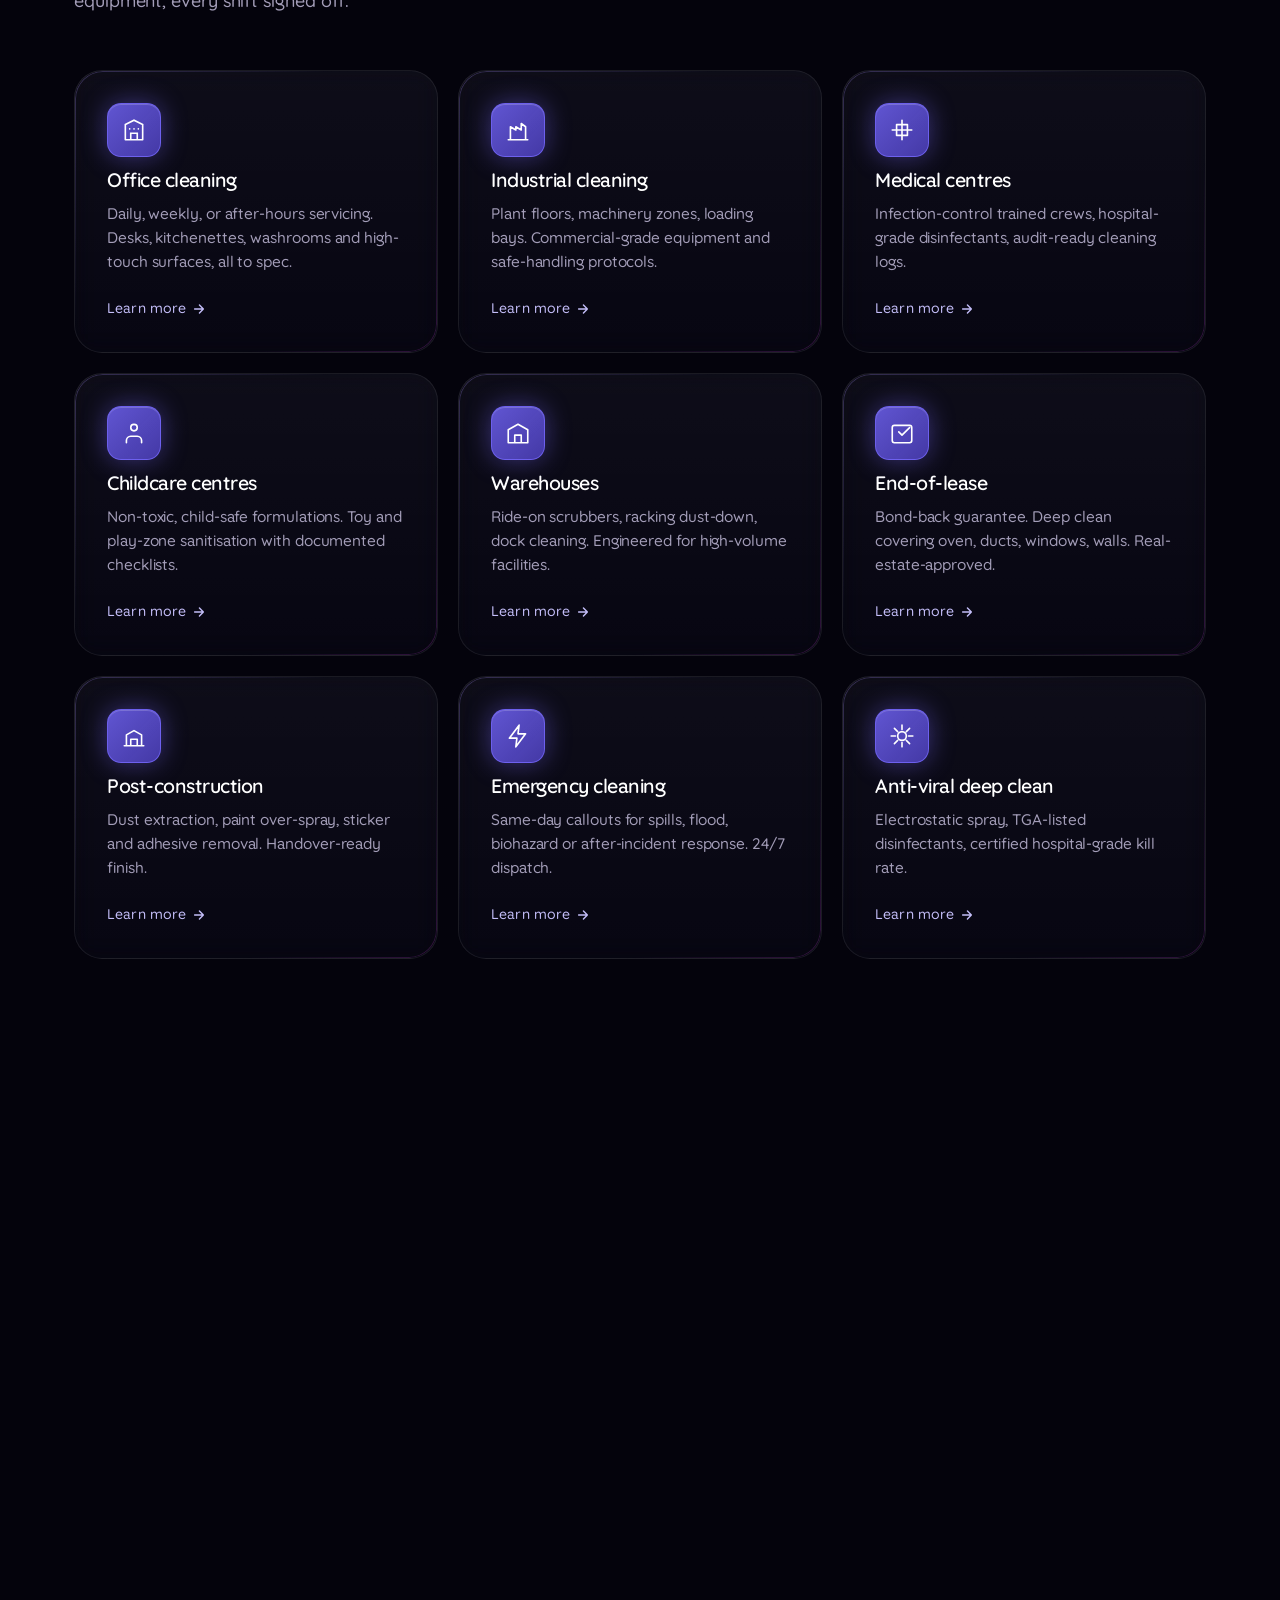
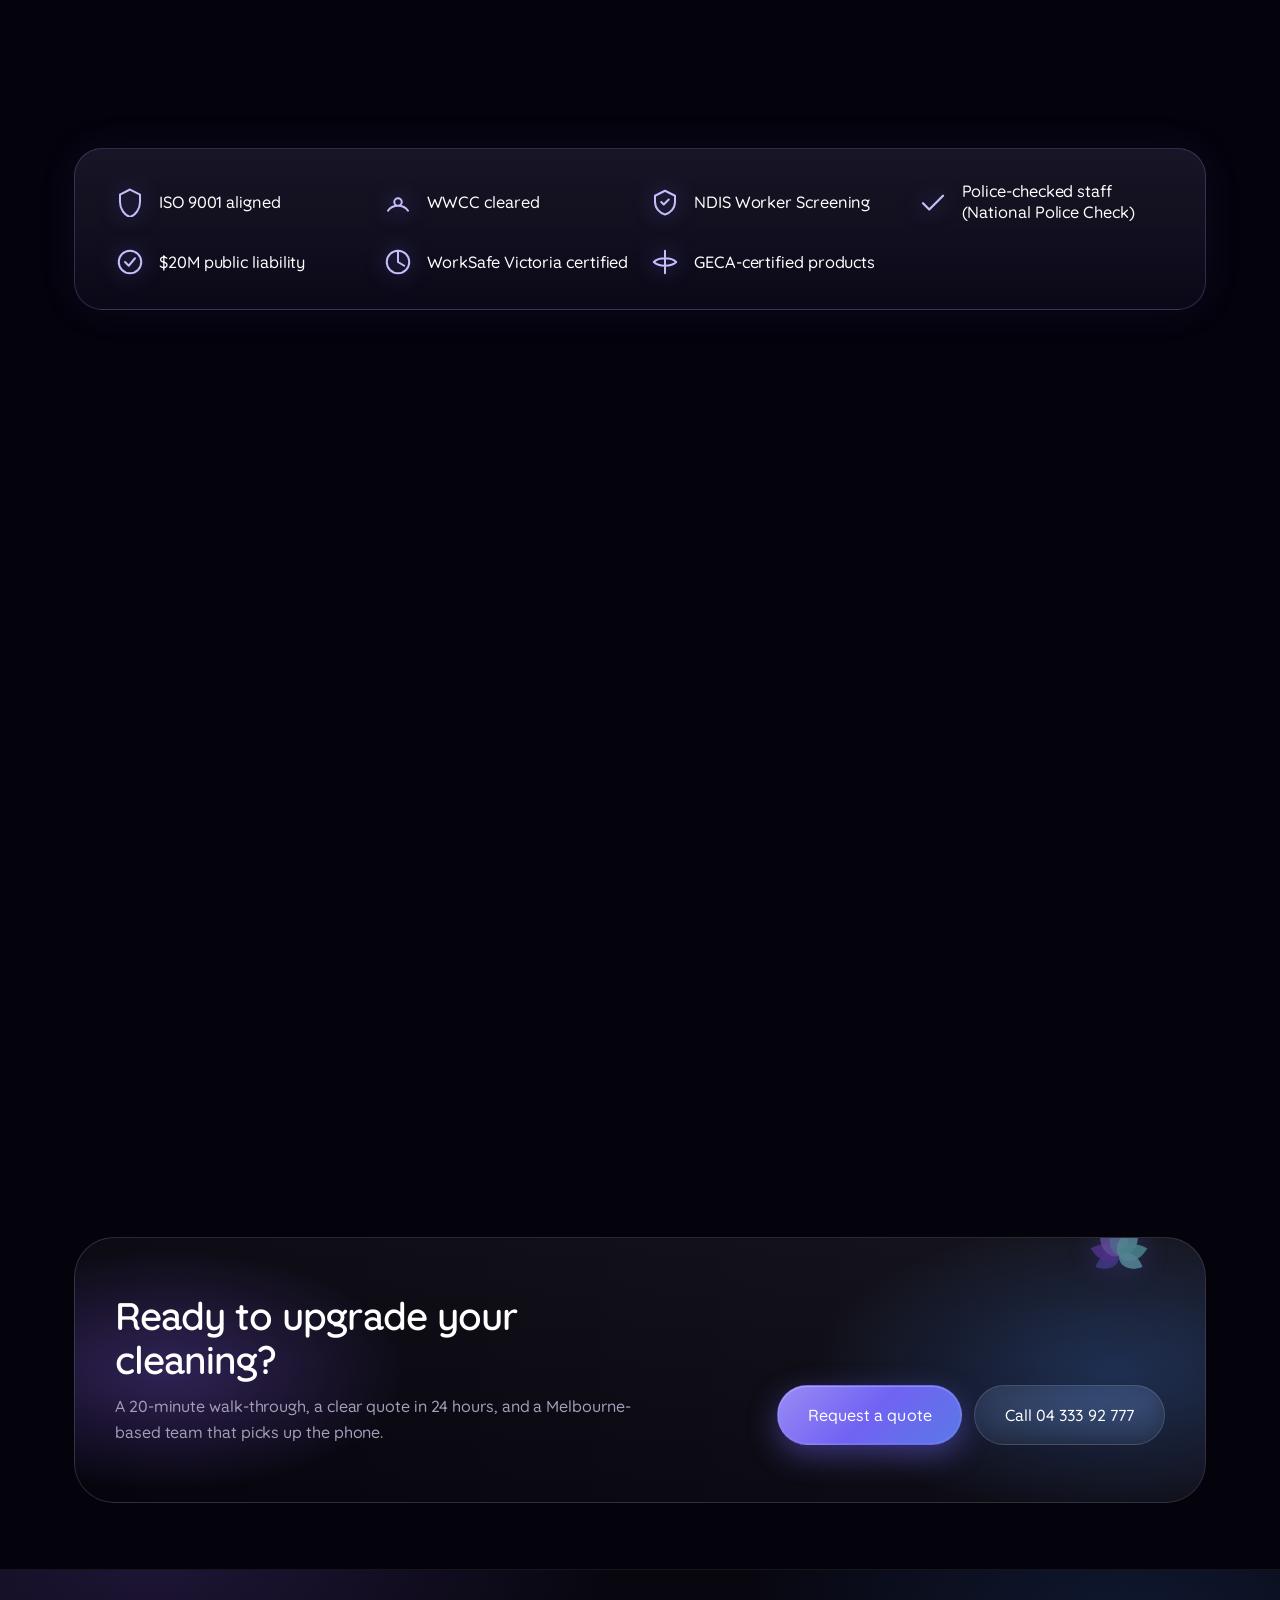
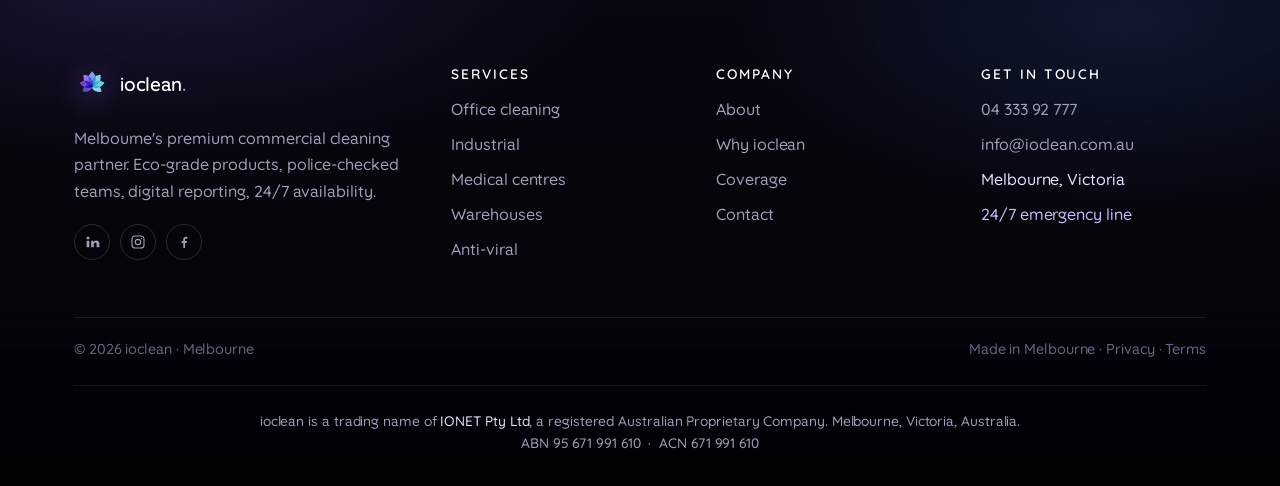
==== commit 946539c4: "Footer social: add Instagram + Facebook (ioclean.com.au) alongside LinkedIn Both handles are the sam" ====
--- a/index.html
+++ b/index.html
@@ -85,7 +85,7 @@
           "width": 1200,
           "height": 630
         },
-        "sameAs": ["https://www.linkedin.com/company/ioclean"],
+        "sameAs": ["https://www.linkedin.com/company/ioclean","https://www.instagram.com/ioclean.com.au","https://www.facebook.com/ioclean.com.au"],
         "contactPoint": [{
           "@type": "ContactPoint",
           "telephone": "+61-3-0000-0000",
@@ -923,7 +923,7 @@
           </a>
           <p>Melbourne's premium commercial cleaning partner. Eco-grade products, police-checked teams, digital reporting, 24/7 availability.</p>
           <div class="footer__social" style="margin-top:20px">
-            <a href="https://www.linkedin.com/company/ioclean" target="_blank" rel="noopener" aria-label="ioclean on LinkedIn"><svg viewBox="0 0 24 24" fill="currentColor"><path d="M4 4h4v4H4V4zm0 6h4v10H4V10zm6 0h4v2c.7-1.2 2.4-2.3 4.5-2.3 3.3 0 4.5 2 4.5 5.4V20h-4v-4.5c0-1.6-.6-2.7-2-2.7-1.5 0-2.3 1.1-2.3 2.7V20h-4V10z"/></svg></a>
+            <a href="https://www.linkedin.com/company/ioclean" target="_blank" rel="noopener" aria-label="ioclean on LinkedIn"><svg viewBox="0 0 24 24" fill="currentColor"><path d="M4 4h4v4H4V4zm0 6h4v10H4V10zm6 0h4v2c.7-1.2 2.4-2.3 4.5-2.3 3.3 0 4.5 2 4.5 5.4V20h-4v-4.5c0-1.6-.6-2.7-2-2.7-1.5 0-2.3 1.1-2.3 2.7V20h-4V10z"/></svg></a><a href="https://www.instagram.com/ioclean.com.au" target="_blank" rel="noopener" aria-label="ioclean on Instagram"><svg viewBox="0 0 24 24" fill="none" stroke="currentColor" stroke-width="1.7"><rect x="3" y="3" width="18" height="18" rx="5"/><circle cx="12" cy="12" r="4"/><circle cx="17.5" cy="6.5" r="1" fill="currentColor" stroke="none"/></svg></a><a href="https://www.facebook.com/ioclean.com.au" target="_blank" rel="noopener" aria-label="ioclean on Facebook"><svg viewBox="0 0 24 24" fill="currentColor"><path d="M13.5 21v-7.5h2.5l.4-3H13.5V8.6c0-.9.3-1.5 1.5-1.5H17V4.4c-.3 0-1.2-.1-2.3-.1-2.3 0-3.8 1.4-3.8 3.9v2.2H8.5v3H11V21h2.5z"/></svg></a>
           </div>
         </div>
 
--- a/assets/css/main.css
+++ b/assets/css/main.css
@@ -20,3 +20,4 @@
 @import url('./footer.css');
 @import url('./photos.css');
 @import url('./logo.css');
+@import url('./mobile.css');
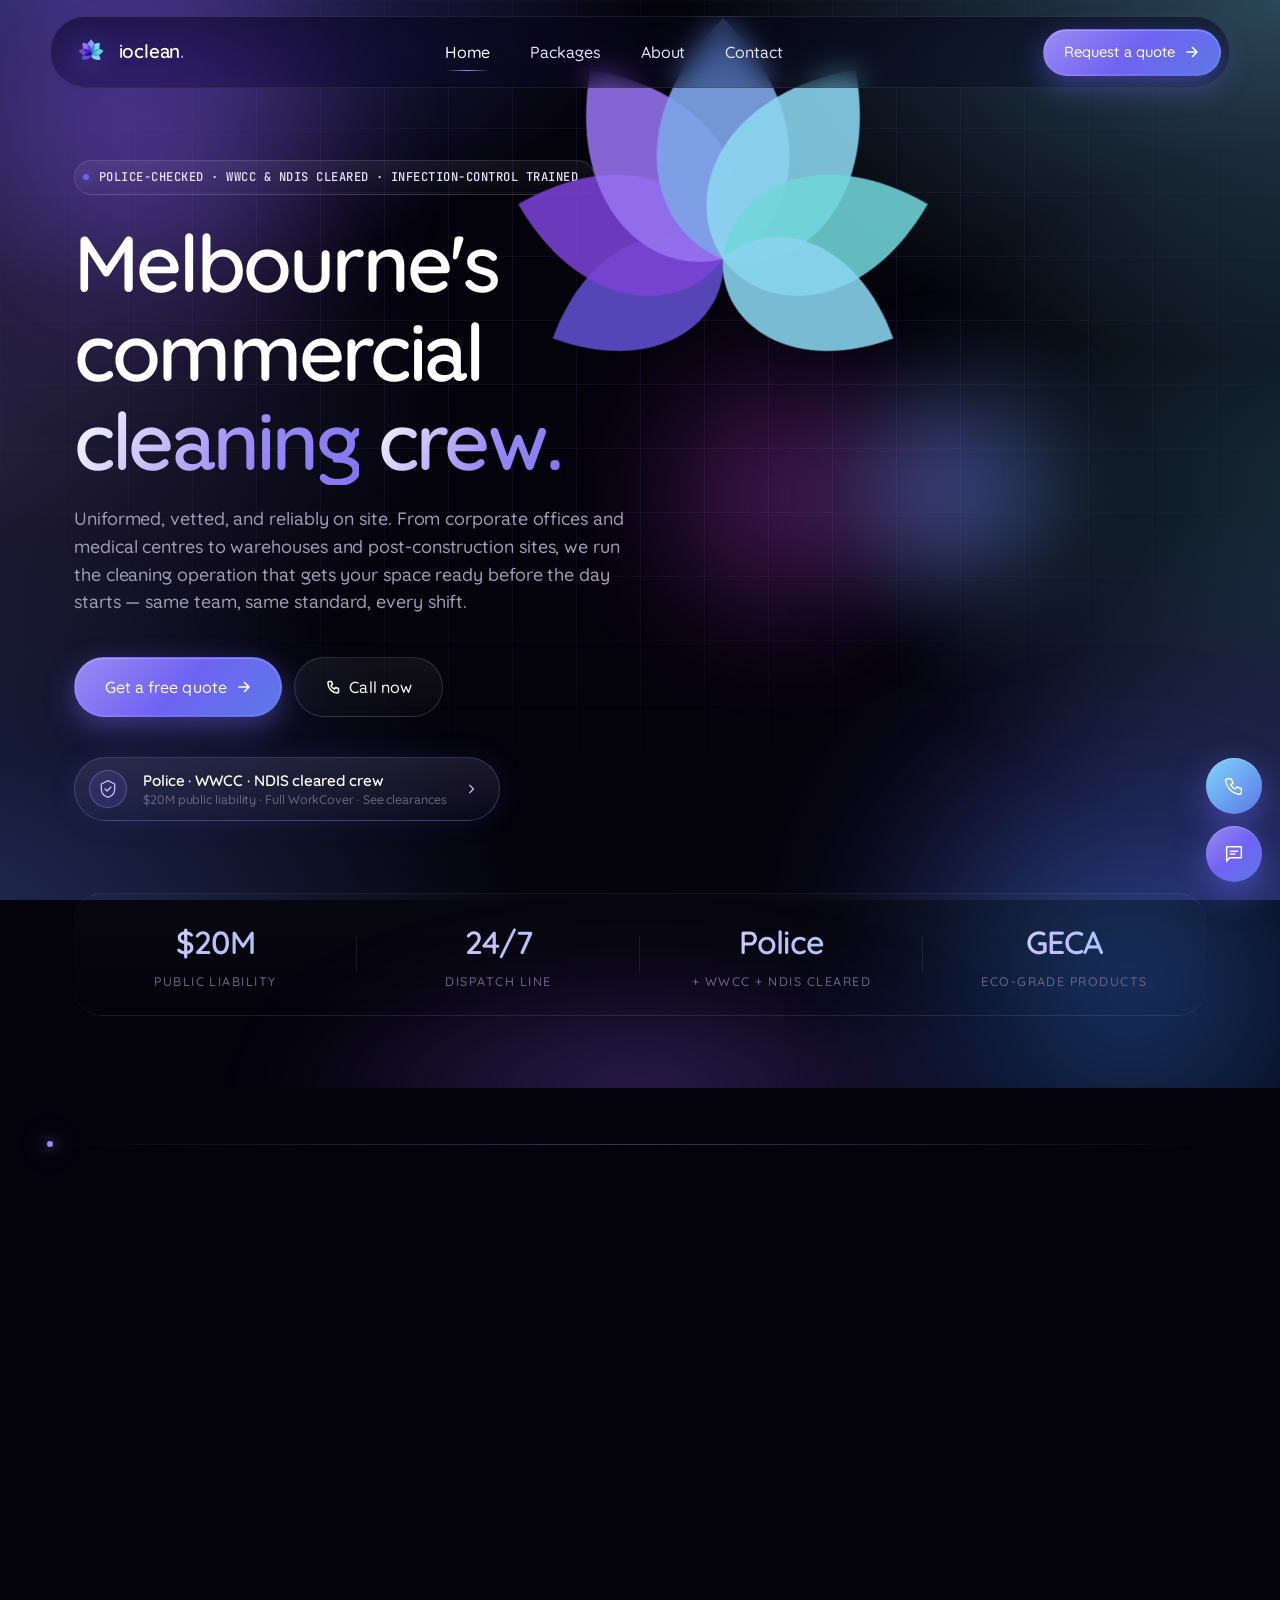
==== commit 82b4a30c: "Remove all emergency cleaning references site-wide Service is no longer offered. Removed the emergen" ====
--- a/index.html
+++ b/index.html
@@ -45,7 +45,7 @@
   <meta name="geo.placename" content="Melbourne" />
   <meta name="geo.position" content="-37.8136;144.9631" />
   <meta name="ICBM" content="-37.8136, 144.9631" />
-  <meta name="keywords" content="commercial cleaning Melbourne, office cleaning, industrial cleaning, medical centre cleaning, childcare cleaning, warehouse cleaning, end-of-lease cleaning, post-construction cleaning, emergency cleaning, anti-viral cleaning, ioclean" />
+  <meta name="keywords" content="commercial cleaning Melbourne, office cleaning, industrial cleaning, medical centre cleaning, childcare cleaning, warehouse cleaning, end-of-lease cleaning, post-construction cleaning, anti-viral cleaning, ioclean" />
 
   <!-- Open Graph -->
   <meta property="og:type" content="website" />
@@ -135,7 +135,6 @@
             { "@type": "Offer", "itemOffered": { "@type": "Service", "name": "Warehouse cleaning" } },
             { "@type": "Offer", "itemOffered": { "@type": "Service", "name": "End-of-lease cleaning" } },
             { "@type": "Offer", "itemOffered": { "@type": "Service", "name": "Post-construction cleaning" } },
-            { "@type": "Offer", "itemOffered": { "@type": "Service", "name": "Emergency cleaning" } },
             { "@type": "Offer", "itemOffered": { "@type": "Service", "name": "Anti-viral deep cleaning" } }
           ]
         },
@@ -418,17 +417,7 @@
             <span class="service-card__more">Learn more <svg viewBox="0 0 16 16" fill="none"><path d="M3 8h10m0 0L8.5 3.5M13 8l-4.5 4.5" stroke="currentColor" stroke-width="1.6" stroke-linecap="round" stroke-linejoin="round"/></svg></span>
           </a>
 
-          <!-- 8 Emergency -->
-          <a class="card service-card reveal" href="contact.html?service=emergency#form" data-stagger="8">
-            <div class="service-card__icon">
-              <svg viewBox="0 0 24 24" fill="none"><path d="M13 2L4 14h7l-1 8 9-12h-7l1-8z" stroke="currentColor" stroke-width="1.5" stroke-linecap="round" stroke-linejoin="round"/></svg>
-            </div>
-            <h3>Emergency cleaning</h3>
-            <p class="service-card__desc">Same-day callouts for spills, flood, biohazard or after-incident response. 24/7 dispatch.</p>
-            <span class="service-card__more">Learn more <svg viewBox="0 0 16 16" fill="none"><path d="M3 8h10m0 0L8.5 3.5M13 8l-4.5 4.5" stroke="currentColor" stroke-width="1.6" stroke-linecap="round" stroke-linejoin="round"/></svg></span>
-          </a>
-
-          <!-- 9 Anti-viral -->
+          <!-- 8 Anti-viral -->
           <a class="card service-card reveal" href="contact.html?service=anti-viral#form" data-stagger="9">
             <div class="service-card__icon">
               <svg viewBox="0 0 24 24" fill="none"><path d="M12 2v4M12 18v4M2 12h4M18 12h4M5 5l3 3M16 16l3 3M19 5l-3 3M8 16l-3 3M12 8a4 4 0 1 1 0 8 4 4 0 0 1 0-8z" stroke="currentColor" stroke-width="1.5" stroke-linecap="round" stroke-linejoin="round"/></svg>
@@ -591,7 +580,7 @@
                 <li>Factories &amp; manufacturing plants</li>
                 <li>Post-construction handover sites</li>
                 <li>Workshop &amp; machinery zones</li>
-                <li>Emergency &amp; biohazard response</li>
+
               </ul>
             </div>
           </article>
@@ -636,7 +625,7 @@
             </div>
             <div class="feature-card reveal" data-stagger="6">
               <div class="feature-card__icon"><svg viewBox="0 0 24 24" fill="none"><path d="M20 12a8 8 0 1 1-16 0 8 8 0 0 1 16 0zM12 8v4l3 3" stroke="currentColor" stroke-width="1.5" stroke-linecap="round" stroke-linejoin="round"/></svg></div>
-              <div><div class="feature-card__title">24/7 availability</div><div class="feature-card__desc">After-hours and weekend cleans. Same-day emergency dispatch.</div></div>
+              <div><div class="feature-card__title">24/7 availability</div><div class="feature-card__desc">After-hours and weekend cleans, including public holidays.</div></div>
             </div>
           </div>
         </div>
@@ -847,7 +836,7 @@
               How quickly can you start servicing my site?
               <span class="faq__chev"><svg viewBox="0 0 12 12" fill="none"><path d="M2 4l4 4 4-4" stroke="currentColor" stroke-width="1.6" stroke-linecap="round" stroke-linejoin="round"/></svg></span>
             </button>
-            <div class="faq__a"><div class="faq__a__inner">For standard recurring contracts we typically begin within 5–10 business days. Emergency cleans can be dispatched same day, often within 90 minutes inside metro Melbourne.</div></div>
+            <div class="faq__a"><div class="faq__a__inner">For standard recurring contracts we typically begin within 5–10 business days. One-off deep cleans can usually be booked within 24–48 hours.</div></div>
           </div>
 
           <div class="faq__item reveal" data-stagger="2">
@@ -954,7 +943,6 @@
             <li><a href="#" data-tel="MDQzMzM5Mjc3Nw==" data-tel-display="MDQgMzMzIDkyIDc3Nw==">Office line</a></li>
             <li><a href="mailto:info@ioclean.com.au">info@ioclean.com.au</a></li>
             <li>Melbourne, Victoria</li>
-            <li style="color:var(--c-violet-200)">24/7 emergency line</li>
           </ul>
         </div>
       </div>
@@ -1011,7 +999,7 @@
               <option>Medical centre</option>
               <option>Warehouse</option>
               <option>End-of-lease</option>
-              <option>Emergency clean</option>
+
               <option>Other / general enquiry</option>
             </select>
           </div>
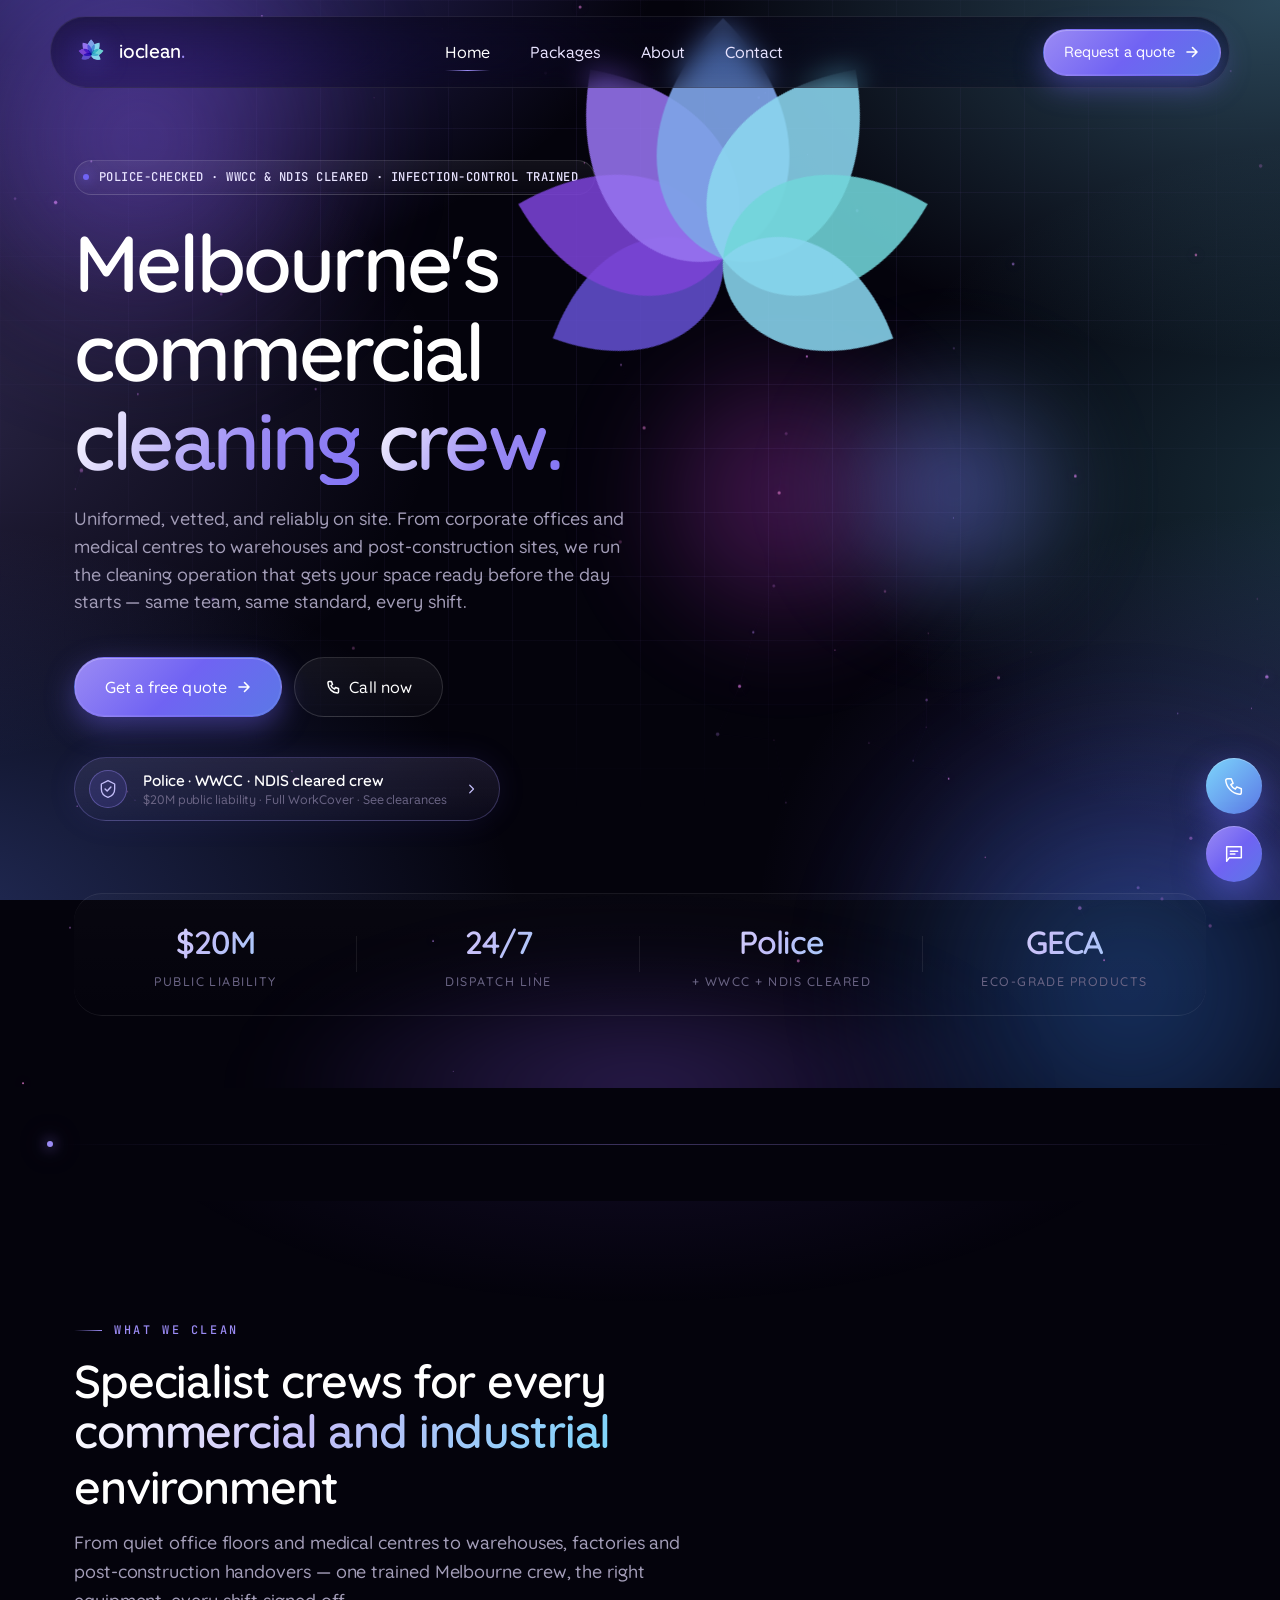
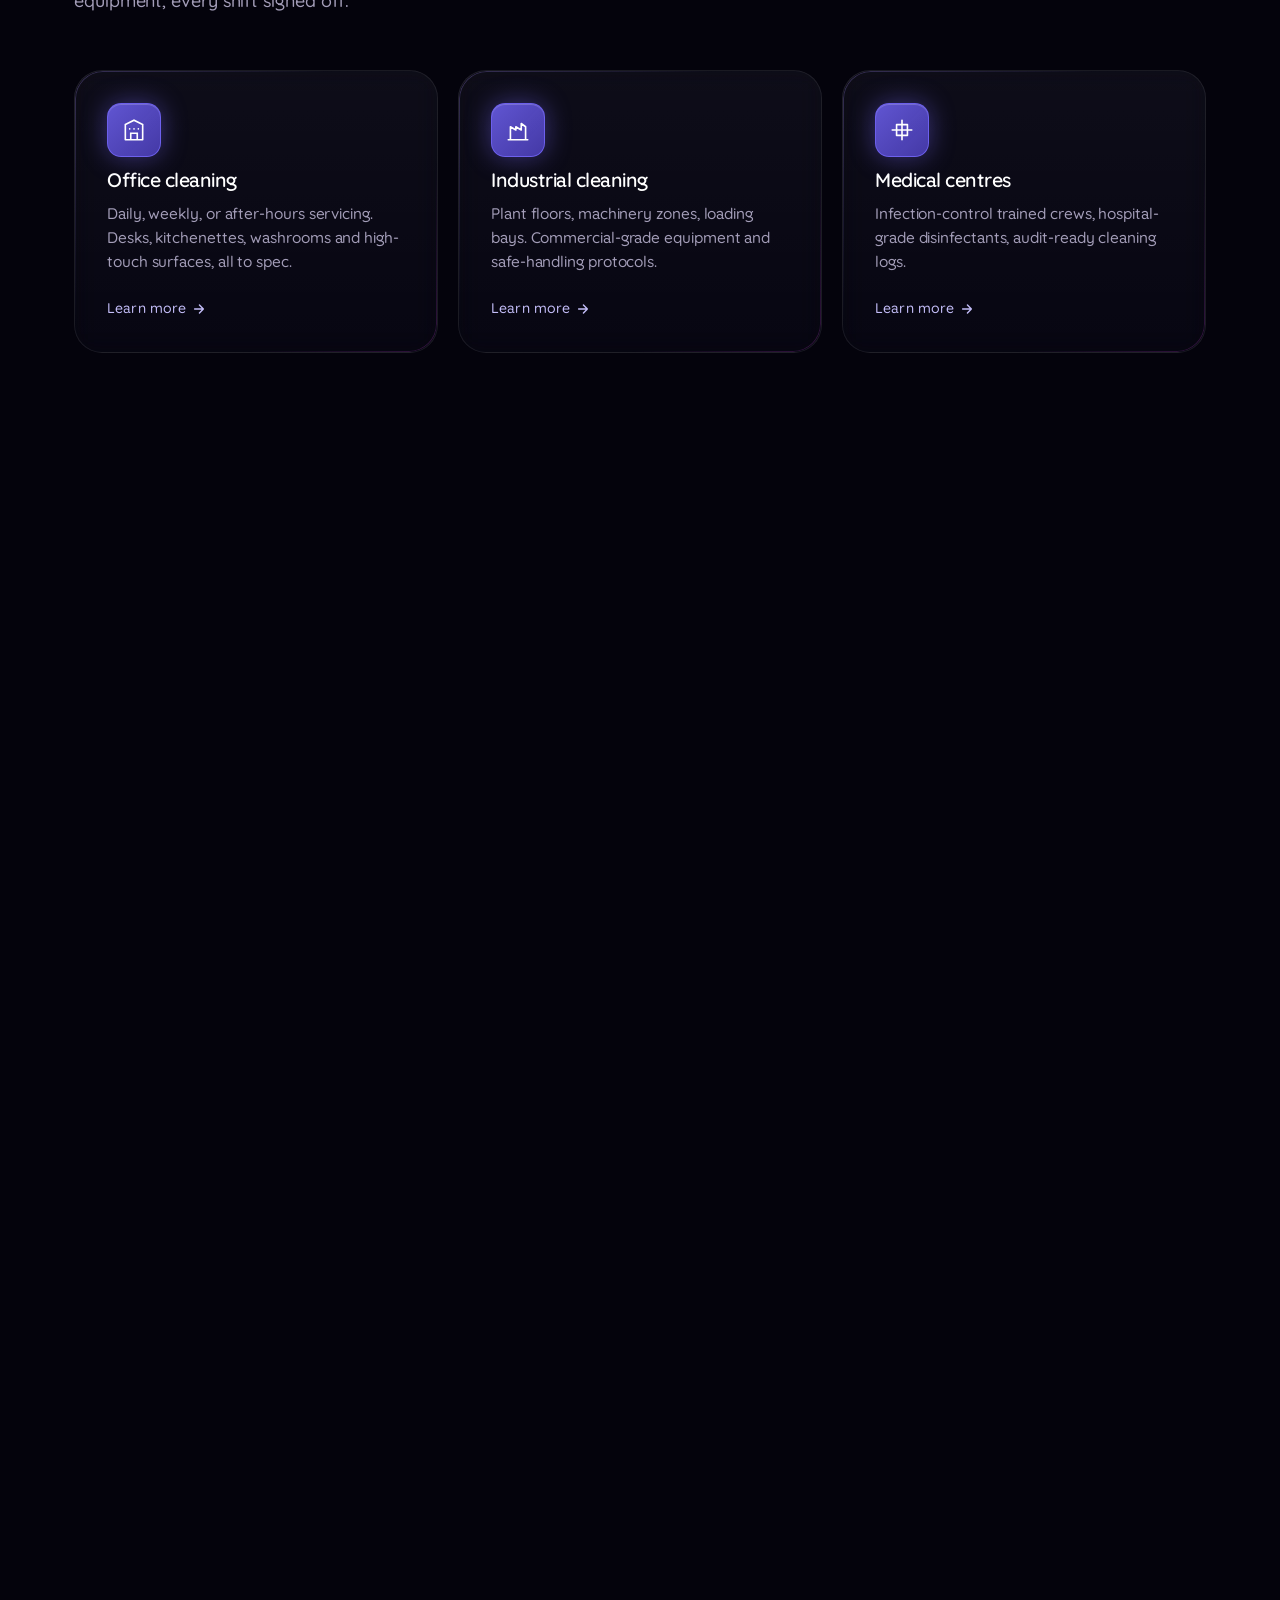
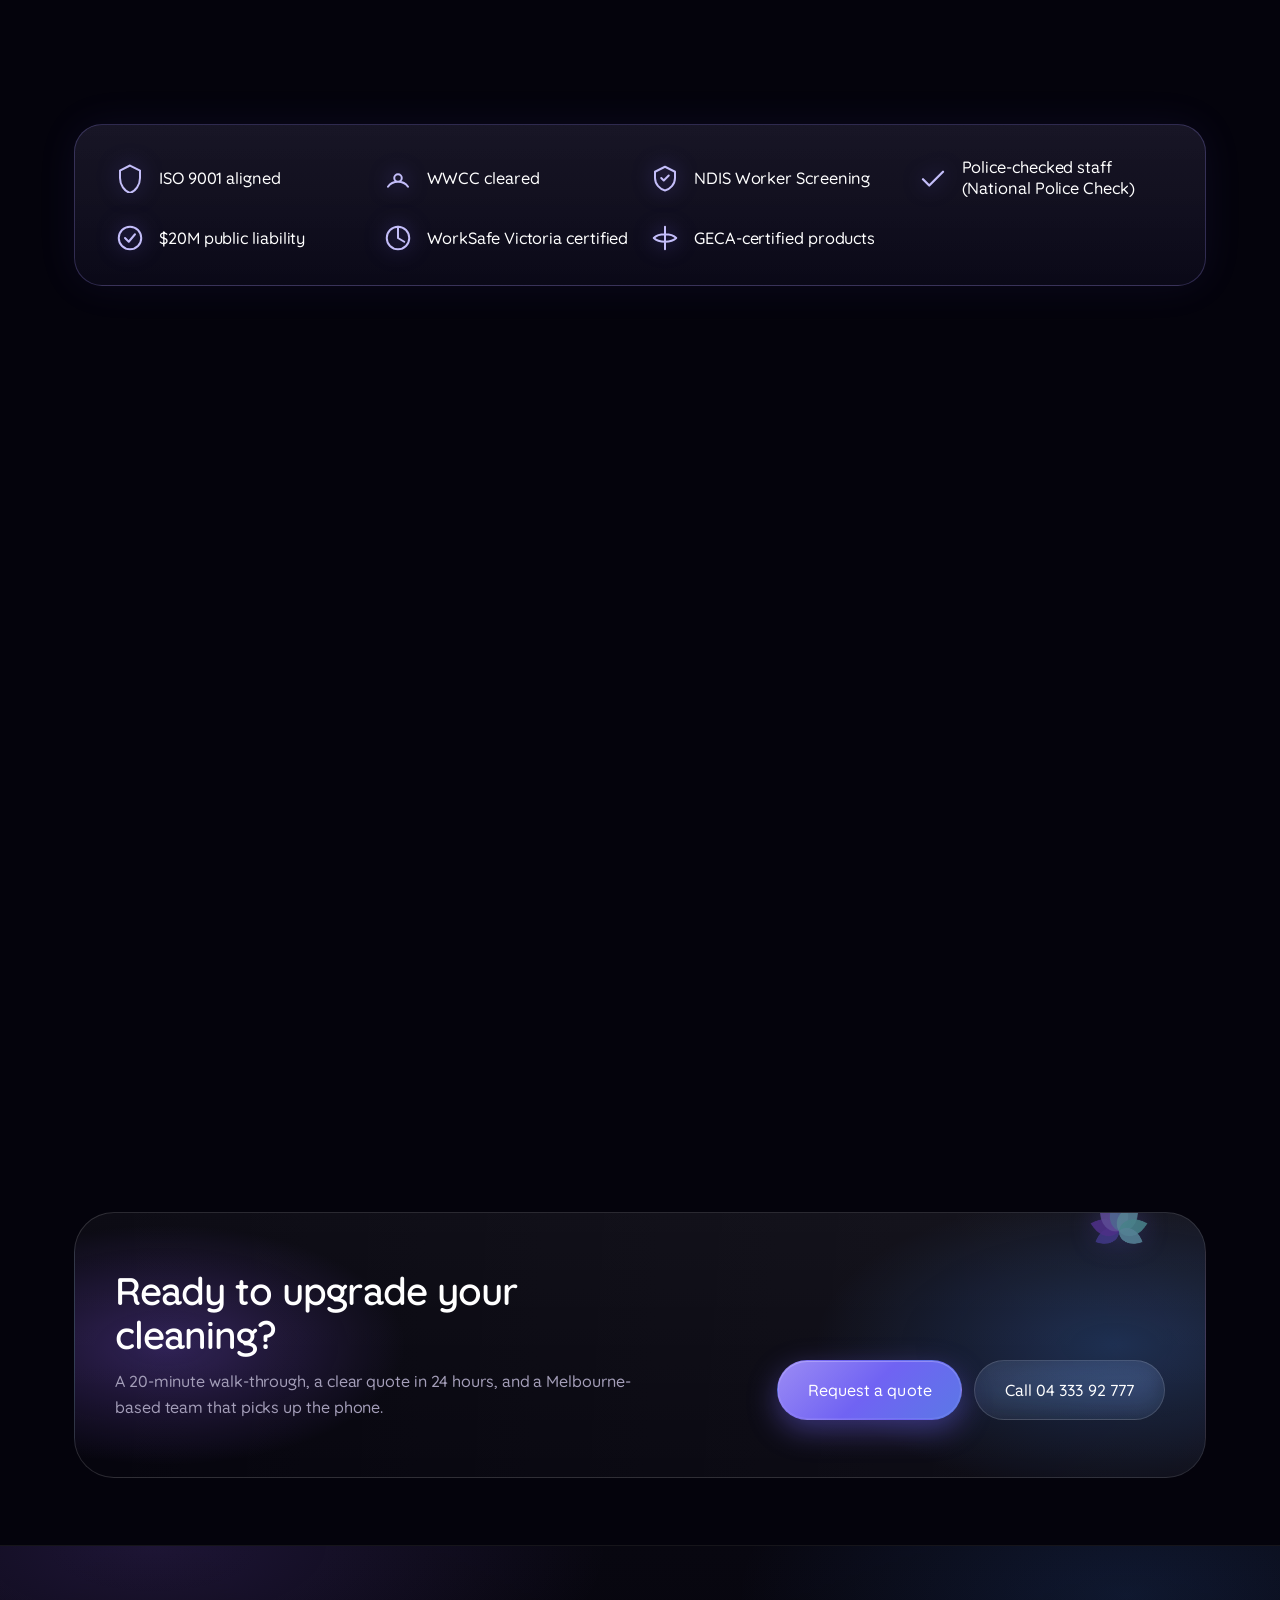
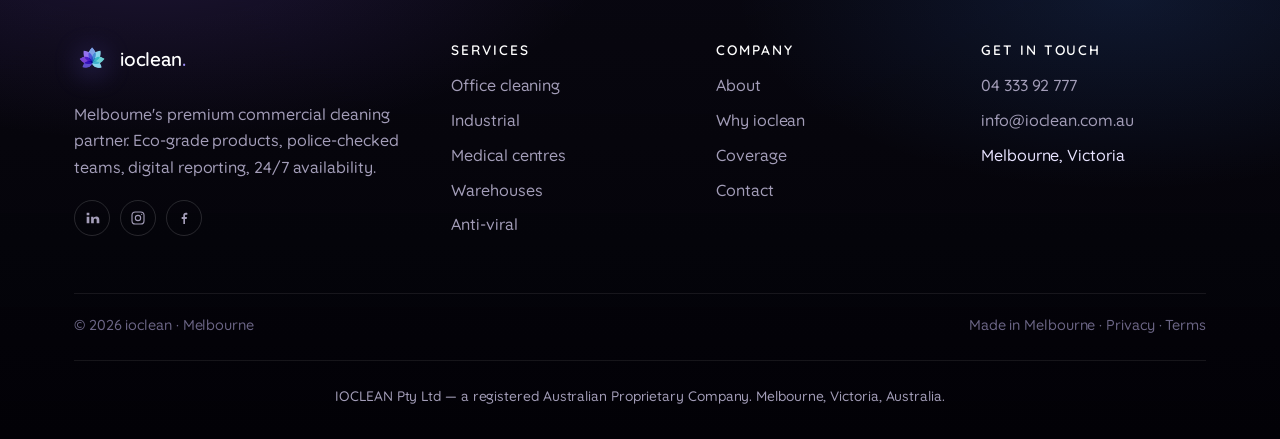
==== commit 53b1103e: "Rebrand: replace IONET Pty Ltd with IOCLEAN Pty Ltd site-wide Remove all references to IONET Pty Ltd" ====
--- a/index.html
+++ b/index.html
@@ -39,8 +39,8 @@
   <!-- Canonical & search-engine hints -->
   <link rel="canonical" href="https://ioclean.com.au/" />
   <meta name="robots" content="index,follow,max-snippet:-1,max-image-preview:large,max-video-preview:-1" />
-  <meta name="author" content="IONET Pty Ltd" />
-  <meta name="publisher" content="IONET Pty Ltd" />
+  <meta name="author" content="IOCLEAN Pty Ltd" />
+  <meta name="publisher" content="IOCLEAN Pty Ltd" />
   <meta name="geo.region" content="AU-VIC" />
   <meta name="geo.placename" content="Melbourne" />
   <meta name="geo.position" content="-37.8136;144.9631" />
@@ -77,7 +77,7 @@
         "@type": "Organization",
         "@id": "https://ioclean.com.au/#organization",
         "name": "ioclean",
-        "legalName": "IONET Pty Ltd",
+        "legalName": "IOCLEAN Pty Ltd",
         "url": "https://ioclean.com.au/",
         "logo": {
           "@type": "ImageObject",
@@ -953,8 +953,7 @@
       </div>
 
       <div class="footer__legal">
-        <p>ioclean is a trading name of <strong>IONET Pty Ltd</strong>, a registered Australian Proprietary Company. Melbourne, Victoria, Australia.</p>
-        <p>ABN 95&nbsp;671&nbsp;991&nbsp;610 &nbsp;·&nbsp; ACN 671&nbsp;991&nbsp;610</p>
+        <p>IOCLEAN Pty Ltd — a registered Australian Proprietary Company. Melbourne, Victoria, Australia.</p>
       </div>
     </div>
   </footer>
